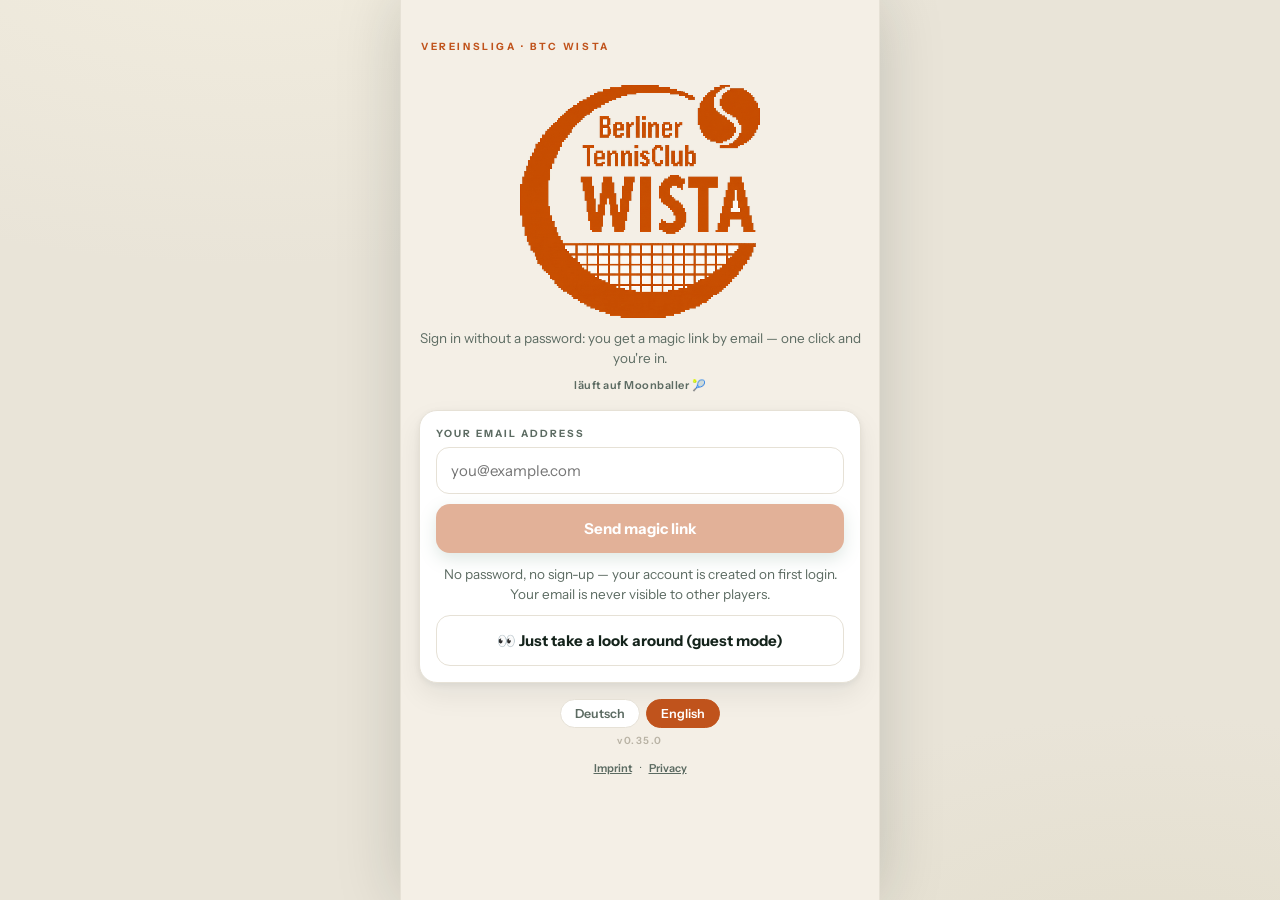
==== wista/index.html @ df068ae5 "WISTA-Deployment e937390" ====
<!doctype html>
<html lang="de">
  <head>
    <meta charset="UTF-8" />
    <meta name="viewport" content="width=device-width, initial-scale=1.0, viewport-fit=cover" />
    <meta name="theme-color" content="#1E5C3C" />
    <link rel="icon" href="/wista/icon-192.png" type="image/png" />
    <link rel="manifest" href="/wista/manifest.webmanifest" />
    <link rel="apple-touch-icon" href="/wista/apple-touch-icon.png" />
    <meta name="mobile-web-app-capable" content="yes" />
    <meta name="apple-mobile-web-app-status-bar-style" content="default" />
    <meta name="apple-mobile-web-app-title" content="Moonballer" />
    <title>Moonballer — Tennis-Liga Berlin</title>
    <script type="module" crossorigin src="/wista/assets/index-5ENK25IP.js"></script>
    <link rel="stylesheet" crossorigin href="/wista/assets/index-ChZCY6UW.css">
  </head>
  <body>
    <div id="root"></div>
  </body>
</html>
---- wista/assets/index-ChZCY6UW.css ----
@font-face{font-family:Bricolage Grotesque;font-style:normal;font-display:swap;font-weight:400;src:url(/wista/assets/bricolage-grotesque-vietnamese-400-normal-B7Iv8-Rg.woff2)format("woff2"),url(/wista/assets/bricolage-grotesque-vietnamese-400-normal-Sle7MYWg.woff)format("woff");unicode-range:U+102-103,U+110-111,U+128-129,U+168-169,U+1A0-1A1,U+1AF-1B0,U+300-301,U+303-304,U+308-309,U+323,U+329,U+1EA0-1EF9,U+20AB}@font-face{font-family:Bricolage Grotesque;font-style:normal;font-display:swap;font-weight:400;src:url(/wista/assets/bricolage-grotesque-latin-ext-400-normal-D42HmrHD.woff2)format("woff2"),url(/wista/assets/bricolage-grotesque-latin-ext-400-normal-BH175q6o.woff)format("woff");unicode-range:U+100-2BA,U+2BD-2C5,U+2C7-2CC,U+2CE-2D7,U+2DD-2FF,U+304,U+308,U+329,U+1D00-1DBF,U+1E00-1E9F,U+1EF2-1EFF,U+2020,U+20A0-20AB,U+20AD-20C0,U+2113,U+2C60-2C7F,U+A720-A7FF}@font-face{font-family:Bricolage Grotesque;font-style:normal;font-display:swap;font-weight:400;src:url(/wista/assets/bricolage-grotesque-latin-400-normal-A6LyuA6R.woff2)format("woff2"),url(/wista/assets/bricolage-grotesque-latin-400-normal-D89K-qEP.woff)format("woff");unicode-range:U+??,U+131,U+152-153,U+2BB-2BC,U+2C6,U+2DA,U+2DC,U+304,U+308,U+329,U+2000-206F,U+20AC,U+2122,U+2191,U+2193,U+2212,U+2215,U+FEFF,U+FFFD}@font-face{font-family:Bricolage Grotesque;font-style:normal;font-display:swap;font-weight:600;src:url(/wista/assets/bricolage-grotesque-vietnamese-600-normal-Ipewt4hn.woff2)format("woff2"),url(/wista/assets/bricolage-grotesque-vietnamese-600-normal-BppAn7jL.woff)format("woff");unicode-range:U+102-103,U+110-111,U+128-129,U+168-169,U+1A0-1A1,U+1AF-1B0,U+300-301,U+303-304,U+308-309,U+323,U+329,U+1EA0-1EF9,U+20AB}@font-face{font-family:Bricolage Grotesque;font-style:normal;font-display:swap;font-weight:600;src:url(/wista/assets/bricolage-grotesque-latin-ext-600-normal-CN5JKkBm.woff2)format("woff2"),url(/wista/assets/bricolage-grotesque-latin-ext-600-normal-DF26P3Q7.woff)format("woff");unicode-range:U+100-2BA,U+2BD-2C5,U+2C7-2CC,U+2CE-2D7,U+2DD-2FF,U+304,U+308,U+329,U+1D00-1DBF,U+1E00-1E9F,U+1EF2-1EFF,U+2020,U+20A0-20AB,U+20AD-20C0,U+2113,U+2C60-2C7F,U+A720-A7FF}@font-face{font-family:Bricolage Grotesque;font-style:normal;font-display:swap;font-weight:600;src:url(/wista/assets/bricolage-grotesque-latin-600-normal-nxTgbNFE.woff2)format("woff2"),url(/wista/assets/bricolage-grotesque-latin-600-normal-Bw0J83-2.woff)format("woff");unicode-range:U+??,U+131,U+152-153,U+2BB-2BC,U+2C6,U+2DA,U+2DC,U+304,U+308,U+329,U+2000-206F,U+20AC,U+2122,U+2191,U+2193,U+2212,U+2215,U+FEFF,U+FFFD}@font-face{font-family:Bricolage Grotesque;font-style:normal;font-display:swap;font-weight:700;src:url(/wista/assets/bricolage-grotesque-vietnamese-700-normal-BLYPkJbo.woff2)format("woff2"),url(/wista/assets/bricolage-grotesque-vietnamese-700-normal-CHrFuVHU.woff)format("woff");unicode-range:U+102-103,U+110-111,U+128-129,U+168-169,U+1A0-1A1,U+1AF-1B0,U+300-301,U+303-304,U+308-309,U+323,U+329,U+1EA0-1EF9,U+20AB}@font-face{font-family:Bricolage Grotesque;font-style:normal;font-display:swap;font-weight:700;src:url(/wista/assets/bricolage-grotesque-latin-ext-700-normal-fBkt-7fi.woff2)format("woff2"),url(/wista/assets/bricolage-grotesque-latin-ext-700-normal-BXpPFNFj.woff)format("woff");unicode-range:U+100-2BA,U+2BD-2C5,U+2C7-2CC,U+2CE-2D7,U+2DD-2FF,U+304,U+308,U+329,U+1D00-1DBF,U+1E00-1E9F,U+1EF2-1EFF,U+2020,U+20A0-20AB,U+20AD-20C0,U+2113,U+2C60-2C7F,U+A720-A7FF}@font-face{font-family:Bricolage Grotesque;font-style:normal;font-display:swap;font-weight:700;src:url(/wista/assets/bricolage-grotesque-latin-700-normal-gtcctNPv.woff2)format("woff2"),url(/wista/assets/bricolage-grotesque-latin-700-normal-DvJDmrLu.woff)format("woff");unicode-range:U+??,U+131,U+152-153,U+2BB-2BC,U+2C6,U+2DA,U+2DC,U+304,U+308,U+329,U+2000-206F,U+20AC,U+2122,U+2191,U+2193,U+2212,U+2215,U+FEFF,U+FFFD}@font-face{font-family:Bricolage Grotesque;font-style:normal;font-display:swap;font-weight:800;src:url(/wista/assets/bricolage-grotesque-vietnamese-800-normal-RJtJa6zl.woff2)format("woff2"),url(/wista/assets/bricolage-grotesque-vietnamese-800-normal-DJ4hCX8l.woff)format("woff");unicode-range:U+102-103,U+110-111,U+128-129,U+168-169,U+1A0-1A1,U+1AF-1B0,U+300-301,U+303-304,U+308-309,U+323,U+329,U+1EA0-1EF9,U+20AB}@font-face{font-family:Bricolage Grotesque;font-style:normal;font-display:swap;font-weight:800;src:url(/wista/assets/bricolage-grotesque-latin-ext-800-normal-BimIDUhy.woff2)format("woff2"),url(/wista/assets/bricolage-grotesque-latin-ext-800-normal-CkoBqIJM.woff)format("woff");unicode-range:U+100-2BA,U+2BD-2C5,U+2C7-2CC,U+2CE-2D7,U+2DD-2FF,U+304,U+308,U+329,U+1D00-1DBF,U+1E00-1E9F,U+1EF2-1EFF,U+2020,U+20A0-20AB,U+20AD-20C0,U+2113,U+2C60-2C7F,U+A720-A7FF}@font-face{font-family:Bricolage Grotesque;font-style:normal;font-display:swap;font-weight:800;src:url(/wista/assets/bricolage-grotesque-latin-800-normal-J50vIsBe.woff2)format("woff2"),url(/wista/assets/bricolage-grotesque-latin-800-normal-Br4b-5gk.woff)format("woff");unicode-range:U+??,U+131,U+152-153,U+2BB-2BC,U+2C6,U+2DA,U+2DC,U+304,U+308,U+329,U+2000-206F,U+20AC,U+2122,U+2191,U+2193,U+2212,U+2215,U+FEFF,U+FFFD}@font-face{font-family:Instrument Sans;font-style:normal;font-display:swap;font-weight:400;src:url(/wista/assets/instrument-sans-latin-ext-400-normal-Q_nF8v4l.woff2)format("woff2"),url(/wista/assets/instrument-sans-latin-ext-400-normal-r32jotim.woff)format("woff");unicode-range:U+100-2BA,U+2BD-2C5,U+2C7-2CC,U+2CE-2D7,U+2DD-2FF,U+304,U+308,U+329,U+1D00-1DBF,U+1E00-1E9F,U+1EF2-1EFF,U+2020,U+20A0-20AB,U+20AD-20C0,U+2113,U+2C60-2C7F,U+A720-A7FF}@font-face{font-family:Instrument Sans;font-style:normal;font-display:swap;font-weight:400;src:url(/wista/assets/instrument-sans-latin-400-normal-DRC__1Mx.woff2)format("woff2"),url(/wista/assets/instrument-sans-latin-400-normal-D1W7dsQl.woff)format("woff");unicode-range:U+??,U+131,U+152-153,U+2BB-2BC,U+2C6,U+2DA,U+2DC,U+304,U+308,U+329,U+2000-206F,U+20AC,U+2122,U+2191,U+2193,U+2212,U+2215,U+FEFF,U+FFFD}@font-face{font-family:Instrument Sans;font-style:normal;font-display:swap;font-weight:500;src:url(/wista/assets/instrument-sans-latin-ext-500-normal-CTEe1bJa.woff2)format("woff2"),url(/wista/assets/instrument-sans-latin-ext-500-normal-CAxz3nsc.woff)format("woff");unicode-range:U+100-2BA,U+2BD-2C5,U+2C7-2CC,U+2CE-2D7,U+2DD-2FF,U+304,U+308,U+329,U+1D00-1DBF,U+1E00-1E9F,U+1EF2-1EFF,U+2020,U+20A0-20AB,U+20AD-20C0,U+2113,U+2C60-2C7F,U+A720-A7FF}@font-face{font-family:Instrument Sans;font-style:normal;font-display:swap;font-weight:500;src:url(/wista/assets/instrument-sans-latin-500-normal-Dk9ku72i.woff2)format("woff2"),url(/wista/assets/instrument-sans-latin-500-normal-Z6ESRlEs.woff)format("woff");unicode-range:U+??,U+131,U+152-153,U+2BB-2BC,U+2C6,U+2DA,U+2DC,U+304,U+308,U+329,U+2000-206F,U+20AC,U+2122,U+2191,U+2193,U+2212,U+2215,U+FEFF,U+FFFD}@font-face{font-family:Instrument Sans;font-style:italic;font-display:swap;font-weight:500;src:url(/wista/assets/instrument-sans-latin-ext-500-italic-CYmgUtJz.woff2)format("woff2"),url(/wista/assets/instrument-sans-latin-ext-500-italic-BJlniOy5.woff)format("woff");unicode-range:U+100-2BA,U+2BD-2C5,U+2C7-2CC,U+2CE-2D7,U+2DD-2FF,U+304,U+308,U+329,U+1D00-1DBF,U+1E00-1E9F,U+1EF2-1EFF,U+2020,U+20A0-20AB,U+20AD-20C0,U+2113,U+2C60-2C7F,U+A720-A7FF}@font-face{font-family:Instrument Sans;font-style:italic;font-display:swap;font-weight:500;src:url(/wista/assets/instrument-sans-latin-500-italic-dJ09OWzu.woff2)format("woff2"),url(/wista/assets/instrument-sans-latin-500-italic-AA1cAicB.woff)format("woff");unicode-range:U+??,U+131,U+152-153,U+2BB-2BC,U+2C6,U+2DA,U+2DC,U+304,U+308,U+329,U+2000-206F,U+20AC,U+2122,U+2191,U+2193,U+2212,U+2215,U+FEFF,U+FFFD}@font-face{font-family:Instrument Sans;font-style:normal;font-display:swap;font-weight:600;src:url(/wista/assets/instrument-sans-latin-ext-600-normal-BsaQcF38.woff2)format("woff2"),url(/wista/assets/instrument-sans-latin-ext-600-normal-DMks36a2.woff)format("woff");unicode-range:U+100-2BA,U+2BD-2C5,U+2C7-2CC,U+2CE-2D7,U+2DD-2FF,U+304,U+308,U+329,U+1D00-1DBF,U+1E00-1E9F,U+1EF2-1EFF,U+2020,U+20A0-20AB,U+20AD-20C0,U+2113,U+2C60-2C7F,U+A720-A7FF}@font-face{font-family:Instrument Sans;font-style:normal;font-display:swap;font-weight:600;src:url(/wista/assets/instrument-sans-latin-600-normal-B7fBEWYG.woff2)format("woff2"),url(/wista/assets/instrument-sans-latin-600-normal-B9e8oLYv.woff)format("woff");unicode-range:U+??,U+131,U+152-153,U+2BB-2BC,U+2C6,U+2DA,U+2DC,U+304,U+308,U+329,U+2000-206F,U+20AC,U+2122,U+2191,U+2193,U+2212,U+2215,U+FEFF,U+FFFD}@font-face{font-family:Instrument Sans;font-style:normal;font-display:swap;font-weight:700;src:url(/wista/assets/instrument-sans-latin-ext-700-normal-ClYbKGw-.woff2)format("woff2"),url(/wista/assets/instrument-sans-latin-ext-700-normal-BQc-7cTM.woff)format("woff");unicode-range:U+100-2BA,U+2BD-2C5,U+2C7-2CC,U+2CE-2D7,U+2DD-2FF,U+304,U+308,U+329,U+1D00-1DBF,U+1E00-1E9F,U+1EF2-1EFF,U+2020,U+20A0-20AB,U+20AD-20C0,U+2113,U+2C60-2C7F,U+A720-A7FF}@font-face{font-family:Instrument Sans;font-style:normal;font-display:swap;font-weight:700;src:url(/wista/assets/instrument-sans-latin-700-normal-CYfAanHo.woff2)format("woff2"),url(/wista/assets/instrument-sans-latin-700-normal-DfAjL1vF.woff)format("woff");unicode-range:U+??,U+131,U+152-153,U+2BB-2BC,U+2C6,U+2DA,U+2DC,U+304,U+308,U+329,U+2000-206F,U+20AC,U+2122,U+2191,U+2193,U+2212,U+2215,U+FEFF,U+FFFD}:root{--court:#1e5c3c;--court-deep:#14432b;--clay:#d9531e;--clay-soft:#f8e3d7;--lime:#cde84a;--paper:#faf7f1;--card:#fff;--ink:#14231b;--ink-soft:#5c6b62;--line:#e6e1d6;--gold:#d9a62e;--silver:#8e9aa6;--bronze:#b0713b;--win:#1e7b4e;--loss:#c24328;--r:18px;--shadow:0 2px 6px #14231b0f, 0 12px 28px #14231b12;--font-display:"Bricolage Grotesque", sans-serif;--font-body:"Instrument Sans", sans-serif}:root.wista{--court:#c0531c;--court-deep:#8f3c12;--clay:#c0531c;--clay-soft:#f7e4d6;--lime:#e8a15c;--paper:#f4efe6;--win:#b5551f}*{box-sizing:border-box;-webkit-tap-highlight-color:transparent;margin:0;padding:0}html,body,#root{height:100%}body{font-family:var(--font-body);color:var(--ink);background:#e9e4d8}.shell{width:100%;max-width:480px;height:100%;padding-top:env(safe-area-inset-top,0px);background:var(--paper);flex-direction:column;margin:0 auto;display:flex;position:relative;overflow:hidden}@media (width>=520px){body{background:radial-gradient(1200px 600px at 20% -10%,#f2eddf 0%,#0000 60%),radial-gradient(900px 500px at 90% 110%,#e3decd 0%,#0000 55%),#e9e4d8}.shell{border-left:1px solid var(--line);border-right:1px solid var(--line);height:100%;box-shadow:0 0 60px #14231b2e}}.view{scrollbar-width:none;flex:1;padding:0 18px 110px;overflow:hidden auto}.view::-webkit-scrollbar{display:none}.screen{animation:.35s cubic-bezier(.2,.7,.2,1) screenIn}@keyframes screenIn{0%{opacity:0;transform:translateY(14px)}to{opacity:1;transform:none}}.eyebrow{letter-spacing:2.6px;text-transform:uppercase;color:var(--clay);margin-bottom:6px;font-size:10px;font-weight:700}h1.screen-title{font-family:var(--font-display);letter-spacing:-.5px;text-transform:uppercase;font-size:30px;font-style:italic;font-weight:800;line-height:1.02}.screen-head{padding:26px 2px 18px}.sub{color:var(--ink-soft);margin-top:6px;font-size:13.5px;line-height:1.45}.card{background:var(--card);border:1px solid var(--line);border-radius:var(--r);box-shadow:var(--shadow);margin-bottom:14px;padding:16px}.invite-card{background:linear-gradient(0deg,var(--clay-soft),#fffdfa);border-color:#f0cdb6}.season-banner{border-left:3px solid var(--court);background:linear-gradient(90deg,#eaf3ec,#fffdfa)}.char-cell{position:relative}.char-cell.bronze{border-bottom:2px solid var(--bronze)}.char-cell.silber{border-bottom:2px solid var(--silver)}.char-cell.gold{border-bottom:2px solid var(--gold)}.char-cell.creator{border-bottom:2px solid var(--clay);box-shadow:0 0 0 1.5px var(--clay) inset}.char-cell.locked img{filter:grayscale()brightness(.65);opacity:.45}.char-cell.locked{cursor:not-allowed}.cell-lock{filter:drop-shadow(0 1px 1px #0006);font-size:12px;position:absolute;top:3px;right:4px}.btn-danger-link{width:100%;font-family:var(--font-body);color:var(--loss);opacity:.75;cursor:pointer;text-align:center;background:0 0;border:none;margin-top:14px;padding:8px;font-size:12px;font-weight:600;transition:opacity .2s;display:block}.btn-danger-link:hover{opacity:1;text-decoration:underline}.notify-toggle{border-bottom:1px solid var(--line);cursor:pointer;justify-content:space-between;align-items:center;gap:14px;margin-bottom:6px;padding:12px 0;display:flex}.notify-toggle>span:first-child{flex-direction:column;gap:3px;display:flex}.notify-toggle b{font-size:13.5px;font-weight:700}.notify-toggle input{width:20px;height:20px;accent-color:var(--court);cursor:pointer;flex:none}.streak-pill{background:var(--clay-soft);color:var(--clay);border:1px solid #f0cdb6;margin-top:8px;font-weight:700}.h2h-score{justify-content:center;align-items:center;gap:20px;padding:6px 0 14px;display:flex}.h2h-side{flex-direction:column;align-items:center;gap:2px;min-width:64px;display:flex}.h2h-side b{font-family:var(--font-display);color:var(--ink-soft);font-size:34px;font-weight:800;line-height:1}.h2h-side.lead b{color:var(--court)}.h2h-side span{color:var(--ink-soft);font-size:12px}.h2h-colon{font-family:var(--font-display);color:var(--line);font-size:26px;font-weight:800}.card-label{letter-spacing:2px;text-transform:uppercase;color:var(--ink-soft);margin-bottom:10px;font-size:10px;font-weight:700}.hero{color:#fff6ee;box-shadow:var(--shadow);background:linear-gradient(150deg,#e07a31 0%,#c75e22 90%);border-radius:22px;margin-bottom:14px;padding:20px 18px 18px;position:relative;overflow:hidden}.hero>*{z-index:1;position:relative}.hero:before{content:"";pointer-events:none;opacity:.8;background:url("data:image/svg+xml,%3Csvg xmlns='http://www.w3.org/2000/svg' viewBox='0 0 440 240' preserveAspectRatio='xMidYMid slice'%3E%3Cg transform='rotate(-24 220 120)' stroke='%23ffffff' stroke-width='6' fill='none'%3E%3Cline x1='-300' y1='10' x2='740' y2='10'/%3E%3Cline x1='-300' y1='206' x2='740' y2='206'/%3E%3Cline x1='-24' y1='-300' x2='-24' y2='540'/%3E%3Cline x1='8' y1='-300' x2='8' y2='540'/%3E%3Cline x1='300' y1='206' x2='300' y2='180'/%3E%3C/g%3E%3C/svg%3E") 50%/cover no-repeat;position:absolute;inset:0}.hero:after{content:"";opacity:.12;pointer-events:none;mix-blend-mode:overlay;background-image:url("data:image/svg+xml,%3Csvg xmlns='http://www.w3.org/2000/svg' width='120' height='120'%3E%3Cfilter id='n'%3E%3CfeTurbulence baseFrequency='.9' numOctaves='2'/%3E%3C/filter%3E%3Crect width='120' height='120' filter='url(%23n)'/%3E%3C/svg%3E");position:absolute;inset:0}.hero .greet{opacity:.85;justify-content:space-between;align-items:center;gap:8px;font-size:13px;display:flex}.hero-click{cursor:pointer;transition:transform .15s}.hero-click:active{transform:scale(.99)}.hero-cta{letter-spacing:.5px;opacity:.9;background:#fff2;border:1px solid #fff3;border-radius:99px;flex:none;padding:4px 10px;font-size:11px;font-weight:700}.hero .rank-row{z-index:1;align-items:center;gap:14px;margin-top:12px;display:flex;position:relative}.hero .points{font-family:var(--font-display);letter-spacing:-1px;font-size:44px;font-weight:800;line-height:1}.hero .points small{letter-spacing:.5px;opacity:.8;font-size:13px;font-style:normal;font-weight:600}.hero .delta{color:var(--lime);margin-top:6px;font-size:13px;font-weight:700}.progress-wrap{z-index:1;margin-top:16px;position:relative}.progress-meta{opacity:.85;letter-spacing:.4px;justify-content:space-between;margin-bottom:6px;font-size:11px;font-weight:600;display:flex}.progress{background:#ffffff2b;border-radius:99px;height:8px;overflow:hidden}.progress i{background:linear-gradient(90deg,var(--lime),#eaf77f);border-radius:99px;height:100%;transition:width 1s cubic-bezier(.2,.7,.2,1) .15s;display:block}.medal{--c1:#c9cdd4;--c2:#7e8893;background:radial-gradient(circle at 32% 28%,var(--c1),var(--c2) 78%);width:54px;height:54px;font-family:var(--font-display);color:#fff;text-shadow:0 1px 2px #00000059;border-radius:50%;flex:none;justify-content:center;align-items:center;font-size:19px;font-weight:800;display:flex;position:relative;box-shadow:inset 0 2px 4px #ffffff80,inset 0 -3px 6px #00000030,0 3px 8px #14231b40}.medal:after{content:"";border:1.5px dashed #ffffff59;border-radius:50%;position:absolute;inset:4px}.medal.gold{--c1:#f2ce6b;--c2:#b27e17}.medal.silver{--c1:#d7dee6;--c2:#7c8895}.medal.newcomer{--c1:#9fd98a;--c2:#3e7c4a}.medal.sm{width:38px;height:38px;font-size:13px}.medal.lg{width:84px;height:84px;font-size:30px}.tier-chip{letter-spacing:1.6px;text-transform:uppercase;border-radius:99px;align-items:center;gap:6px;padding:5px 12px;font-size:11px;font-weight:700;display:inline-flex}.tier-chip.silver{color:#5a6774;background:#edf1f5;border:1px solid #d4dce4}.tier-chip.gold{color:#8f6410;background:#fbf0d3;border:1px solid #ebd79b}.tier-chip.newcomer{color:#3e6b34;background:#e9f5e3;border:1px solid #c9e4be}.match-next{align-items:center;gap:14px;display:flex}.date-block{text-align:center;background:var(--clay-soft);width:58px;color:var(--clay);border:1px solid #f0cdb6;border-radius:14px;flex:none;padding:8px 4px}.date-block b{font-family:var(--font-display);font-size:22px;font-weight:800;line-height:1;display:block}.date-block span{letter-spacing:1.5px;text-transform:uppercase;font-size:10px;font-weight:700}.match-next .info{flex:1;min-width:0}.match-next .vs{font-size:15px;font-weight:700}.meta{color:var(--ink-soft);margin-top:3px;font-size:12.5px;line-height:1.45}.pill{background:var(--paper);border:1px solid var(--line);color:var(--ink-soft);border-radius:99px;margin-top:7px;padding:3px 9px;font-size:11px;font-weight:600;display:inline-block}.req{border-top:1px solid var(--line);align-items:center;gap:12px;padding:12px 0;display:flex}.req:first-of-type{border-top:none;padding-top:2px}.avatar{color:#fff;letter-spacing:.5px;border-radius:50%;flex:none;justify-content:center;align-items:center;width:42px;height:42px;font-size:14px;font-weight:700;display:flex}.req .who{flex:1;min-width:0}.req .who b{font-size:14px}.req-actions{gap:8px;display:flex}.btn-ico{cursor:pointer;border:none;border-radius:50%;justify-content:center;align-items:center;width:36px;height:36px;font-size:15px;transition:transform .15s;display:flex}.btn-ico:active{transform:scale(.88)}.btn-ico.yes{background:var(--court);color:#fff}.btn-ico.no{background:var(--paper);border:1.5px solid var(--line);color:var(--ink-soft)}.feed-item{border-top:1px solid var(--line);gap:11px;padding:11px 0;font-size:13.5px;line-height:1.45;display:flex}.feed-item:first-of-type{border-top:none;padding-top:2px}.feed-item .ico{background:var(--paper);border:1px solid var(--line);border-radius:10px;flex:none;justify-content:center;align-items:center;width:30px;height:30px;font-size:14px;display:flex}.feed-item time{color:var(--ink-soft);margin-top:2px;font-size:11px;display:block}.feed-click{cursor:pointer}.feed-detail{background:var(--paper);border:1px solid var(--line);border-radius:12px;margin-top:8px;padding:10px 12px}.feed-detail .score-line{font-family:var(--font-display);letter-spacing:.5px;font-size:16px;font-weight:800}.feed-detail .delta-line{font-family:var(--font-body);color:var(--ink-soft);letter-spacing:0;font-size:12px;font-weight:600}.rank-click{cursor:pointer;transition:transform .1s}.rank-click:active{transform:scale(.985)}.btn{cursor:pointer;width:100%;font-family:var(--font-body);border:none;border-radius:14px;justify-content:center;align-items:center;gap:8px;padding:15px;font-size:15px;font-weight:700;transition:transform .15s,box-shadow .15s,opacity .2s;display:flex}.btn:active{transform:scale(.97)}.btn:disabled{opacity:.45;cursor:not-allowed}.btn-primary{background:var(--clay);color:#fff;box-shadow:0 6px 16px #d9531e59}.btn-ghost{border:1.5px solid var(--line);color:var(--ink);background:0 0}.btn-court{background:var(--court);color:#fff;box-shadow:0 6px 16px #1e5c3c4d}.btn-sm{border-radius:11px;width:auto;padding:9px 16px;font-size:13px}.seg{background:#efebe0;border-radius:13px;margin-bottom:14px;padding:4px;display:flex}.seg button{cursor:pointer;font-family:var(--font-body);color:var(--ink-soft);background:0 0;border:none;border-radius:10px;flex:1;padding:9px;font-size:13px;font-weight:700;transition:all .2s}.seg button.on{color:var(--ink);background:#fff;box-shadow:0 2px 6px #14231b1f}.search-field{align-items:center;margin-bottom:10px;display:flex;position:relative}.search-field .search-ico{opacity:.45;pointer-events:none;font-size:13px;position:absolute;left:13px}.search-field input{border:1.5px solid var(--line);width:100%;font-family:var(--font-body);color:var(--ink);background:#fff;border-radius:99px;outline:none;padding:11px 38px 11px 36px;font-size:14px;transition:border-color .2s}.search-field input:focus{border-color:var(--court)}.search-field .search-clear{width:24px;height:24px;color:var(--ink-soft);cursor:pointer;background:#efebe0;border:none;border-radius:50%;justify-content:center;align-items:center;font-size:11px;display:flex;position:absolute;right:8px}.chips{scrollbar-width:none;gap:8px;padding:2px 2px 12px;display:flex;overflow-x:auto}.chips::-webkit-scrollbar{display:none}.chips.wrap{flex-wrap:wrap;overflow:visible}.chip{border:1.5px solid var(--line);font-family:var(--font-body);color:var(--ink-soft);cursor:pointer;background:#fff;border-radius:99px;flex:none;padding:8px 14px;font-size:12.5px;font-weight:600;transition:all .2s}.chip.on{background:var(--ink);border-color:var(--ink);color:#fff}.chip-dot{background:var(--clay);vertical-align:1px;border-radius:50%;width:7px;height:7px;margin-left:6px;display:inline-block}.potm-card{border-left:3px solid var(--clay)}.admin-card{border-left:3px solid var(--court)}.admin-grid{grid-template-columns:repeat(3,minmax(0,1fr));gap:10px 8px;display:grid}.admin-grid>div{text-align:center;border:1px solid var(--line);background:#f7f5ee;border-radius:12px;padding:9px 4px}.admin-grid b{font-family:var(--font-display);font-size:19px;font-weight:800;line-height:1.1;display:block}.admin-grid span{color:var(--ink-soft);letter-spacing:.3px;margin-top:2px;font-size:9.5px;display:block}.playweek-card .feed-item{align-items:center;gap:12px}.playweek-card .feed-item>button{flex:none;margin-left:auto}.playweek-card.on{border-left:3px solid var(--lime,#cde84a);background:#fbfdf2}.ready-pill{color:#5b7a1e;background:#f2f9dda0;border:1px solid #d9eba8;border-radius:99px;margin-top:4px;padding:2px 8px;font-size:10.5px;font-weight:700;display:inline-block}.field{margin-bottom:14px}.field label{letter-spacing:2px;text-transform:uppercase;color:var(--ink-soft);margin-bottom:7px;font-size:10px;font-weight:700;display:block}.field input[type=text],.field input[type=number],.field select{border:1.5px solid var(--line);width:100%;font-family:var(--font-body);color:var(--ink);background:#fff;border-radius:13px;outline:none;padding:13px 14px;font-size:15px;transition:border-color .2s}.field input:focus,.field select:focus{border-color:var(--court)}.tier-head{font-family:var(--font-display);letter-spacing:1px;text-transform:uppercase;align-items:center;gap:10px;margin:18px 2px 10px;font-size:15px;font-style:italic;font-weight:800;display:flex}.tier-head .line{border-radius:2px;flex:1;height:2px}.tier-head.gold{color:#8f6410}.tier-head.gold .line{background:linear-gradient(90deg,var(--gold),transparent)}.tier-head.silver{color:#5a6774}.tier-head.silver .line{background:linear-gradient(90deg,var(--silver),transparent)}.tier-head.newcomer{color:#3e6b34}.tier-head.newcomer .line{background:linear-gradient(90deg,#7cb86a,#0000)}.rank-item{border:1px solid var(--line);background:#fff;border-radius:15px;align-items:center;gap:12px;margin-bottom:8px;padding:11px 13px;display:flex;box-shadow:0 1px 3px #14231b0d}.rank-item .pos{text-align:center;width:26px;font-family:var(--font-display);color:var(--ink-soft);flex:none;justify-content:center;align-items:center;font-size:15px;font-style:italic;font-weight:800;display:flex}.rank-item .who{flex:1;min-width:0}.rank-item .who b{font-size:14px;display:block}.rank-item .who span{color:var(--ink-soft);font-size:11.5px}.rank-item .pts{font-family:var(--font-display);letter-spacing:-.3px;font-size:16px;font-weight:800}.rank-item .trend{text-align:right;width:34px;font-size:11px;font-weight:700}.trend.up{color:var(--win)}.trend.down{color:var(--loss)}.trend.flat{color:var(--ink-soft)}.rank-item.me{border:2px solid var(--clay);background:linear-gradient(#fffdfa,#fdf3ec);box-shadow:0 4px 14px #d9531e2e}.rank-item.me .pos{color:var(--clay)}.player-card{align-items:center;gap:13px;display:flex}.player-card .who{flex:1;min-width:0}.player-card .who b{font-size:15px}.match-quality{text-align:center;background:#edf6ef;border:1px solid #cfe5d5;border-radius:12px;flex:none;padding:6px 10px}.match-quality b{font-family:var(--font-display);color:var(--win);font-size:16px;font-weight:800;display:block}.match-quality span{letter-spacing:1px;text-transform:uppercase;color:#5f8a6e;font-size:9px;font-weight:700}.home-court{color:var(--ink-soft);flex-wrap:wrap;align-items:center;gap:7px;margin-top:6px;font-size:11.5px;font-weight:600;display:flex}.book{letter-spacing:.8px;text-transform:uppercase;white-space:nowrap;border-radius:5px;padding:2.5px 7px;font-size:9px;font-weight:700}.book.yes{color:var(--win);background:#edf6ef;border:1px solid #cfe5d5}.book.no{border:1px solid var(--line);color:var(--ink-soft);background:#f3f1ea}.avail{flex-wrap:wrap;gap:5px;margin-top:7px;display:flex}.avail span{background:var(--paper);border:1px solid var(--line);color:var(--ink-soft);border-radius:6px;padding:3px 8px;font-size:10.5px;font-weight:600}.player-foot{border-top:1px solid var(--line);gap:9px;margin-top:13px;padding-top:13px;display:flex}.slot{border:1.5px solid var(--line);cursor:pointer;background:#fff;border-radius:13px;align-items:center;gap:12px;margin-bottom:9px;padding:12px 14px;transition:all .2s;display:flex}.slot .r{border:2px solid var(--line);border-radius:50%;flex:none;width:20px;height:20px;margin-left:auto;transition:all .2s}.slot.on{border-color:var(--court);background:#f0f6f1}.slot.on .r{border-color:var(--court);background:radial-gradient(circle,var(--court) 45%,transparent 50%)}.slot b{font-size:14px;display:block}.slot span{color:var(--ink-soft);font-size:12px}.chat-list{scrollbar-width:thin;flex-direction:column;max-height:320px;padding:2px 0 6px;display:flex;overflow-y:auto}.chat-input{border-top:1px solid var(--line);gap:8px;padding-top:10px;display:flex}.chat-input input{border:1.5px solid var(--line);min-width:0;font-family:var(--font-body);color:var(--ink);background:#fff;border-radius:12px;outline:none;flex:1;padding:11px 13px;font-size:14px;transition:border-color .2s}.chat-input input:focus{border-color:var(--court)}.custom-when{gap:8px;margin-top:9px;display:flex}.custom-when input,.custom-when select{border:1.5px solid var(--line);min-width:0;font-family:var(--font-body);color:var(--ink);background:#fff;border-radius:10px;outline:none;flex:1;padding:9px 10px;font-size:13.5px;font-weight:600;transition:border-color .2s}.custom-when input:focus,.custom-when select:focus{border-color:var(--court)}.bubble{border-radius:16px;max-width:82%;margin-bottom:8px;padding:10px 13px;font-size:13.5px;line-height:1.45}.bubble.them{background:#efebe0;border-bottom-left-radius:5px}.bubble.me{background:var(--court);color:#fff;border-bottom-right-radius:5px;margin-left:auto}.bubble time{opacity:.6;margin-top:3px;font-size:10px;display:block}.score-grid{grid-template-columns:1fr auto auto auto;align-items:center;gap:8px 10px;margin:6px 0 4px;display:grid}.score-grid .head{letter-spacing:1.5px;text-transform:uppercase;color:var(--ink-soft);text-align:center;font-size:10px;font-weight:700}.score-grid .name{align-items:center;gap:8px;font-size:13.5px;font-weight:700;display:flex}.stepper{border:1.5px solid var(--line);background:#fff;border-radius:11px;align-items:center;display:flex;overflow:hidden}.stepper.invalid{border-color:var(--loss);background:#fbede8}.stepper.invalid output{color:var(--loss)}.stepper button{cursor:pointer;width:26px;height:34px;color:var(--ink-soft);background:0 0;border:none;font-size:15px;font-weight:700}.stepper output{text-align:center;width:24px;font-family:var(--font-display);font-size:16px;font-weight:800}.elo-preview{border:1px solid var(--line);border-radius:14px;margin-top:14px;display:flex;overflow:hidden}.elo-preview>div{text-align:center;flex:1;padding:13px}.elo-preview .win-side{background:#edf6ef}.elo-preview .loss-side{border-left:1px solid var(--line);background:#fbede8}.elo-preview b{font-family:var(--font-display);font-size:22px;font-weight:800;display:block}.elo-preview .win-side b{color:var(--win)}.elo-preview .loss-side b{color:var(--loss)}.elo-preview span{letter-spacing:1.2px;text-transform:uppercase;color:var(--ink-soft);font-size:10px;font-weight:700}.notice{color:#6b5a1e;background:#fbf6e7;border:1px solid #ebdca8;border-radius:13px;align-items:flex-start;gap:10px;margin-top:13px;padding:12px 13px;font-size:12.5px;line-height:1.5;display:flex}.profile-top{text-align:center;flex-direction:column;align-items:center;padding:8px 0 4px;display:flex}.profile-top h2{font-family:var(--font-display);letter-spacing:-.3px;margin-top:12px;font-size:24px;font-weight:800}.stat-row{grid-template-columns:repeat(3,1fr);gap:9px;width:100%;margin:16px 0 0;display:grid}.stat{border:1px solid var(--line);text-align:center;background:#fff;border-radius:14px;padding:12px 6px}.stat b{font-family:var(--font-display);letter-spacing:-.4px;font-size:21px;font-weight:800;display:block}.stat span{letter-spacing:1.4px;text-transform:uppercase;color:var(--ink-soft);font-size:9.5px;font-weight:700}.form-dots{justify-content:center;gap:6px;margin-top:4px;display:flex}.form-dots i{color:#fff;border-radius:9px;justify-content:center;align-items:center;width:26px;height:26px;font-size:11px;font-style:normal;font-weight:800;display:flex}.form-dots i.w{background:var(--win)}.form-dots i.l{color:#8a7a6b;background:#d8c9bc}.hist{border-top:1px solid var(--line);align-items:center;gap:11px;padding:11px 0;font-size:13.5px;display:flex}.hist:first-of-type{border-top:none;padding-top:2px}.hist .res{width:30px;height:30px;font-family:var(--font-display);color:#fff;border-radius:10px;flex:none;justify-content:center;align-items:center;font-size:13px;font-weight:800;display:flex}.hist .res.w{background:var(--win)}.hist .res.l{background:var(--loss)}.hist .who{flex:1;min-width:0}.hist .who span{color:var(--ink-soft);font-size:11.5px;display:block}.hist .pts{font-weight:800;font-family:var(--font-display);font-size:14px}.hist .pts.up{color:var(--win)}.hist .pts.down{color:var(--loss)}nav.tabbar{z-index:20;padding:8px 8px calc(12px + env(safe-area-inset-bottom));border-top:1px solid var(--line);-webkit-backdrop-filter:blur(8px);backdrop-filter:blur(8px);background:linear-gradient(#fffe,#fff 25%);justify-content:space-around;align-items:flex-end;display:flex;position:absolute;bottom:0;left:0;right:0}nav.tabbar button{cursor:pointer;font-family:var(--font-body);color:#9aa69d;letter-spacing:.6px;text-transform:uppercase;background:0 0;border:none;flex-direction:column;flex:1;align-items:center;gap:3px;padding:5px 0;font-size:9.5px;font-weight:700;transition:color .2s;display:flex;position:relative}nav.tabbar button .glyph{filter:grayscale();opacity:.55;font-size:20px;line-height:1;transition:all .2s}nav.tabbar button .tab-badge{background:var(--clay);color:#fff;border:1.5px solid #fff;border-radius:99px;justify-content:center;align-items:center;min-width:16px;height:16px;padding:0 4px;font-size:10px;font-weight:800;line-height:1;display:flex;position:absolute;top:0;left:calc(50% + 6px)}nav.tabbar button.on{color:var(--court)}nav.tabbar button.on .glyph{filter:none;opacity:1;transform:translateY(-2px)}nav.tabbar .fab{cursor:pointer;background:0 0;border:none;border-radius:50%;flex:none;justify-content:center;align-items:center;width:56px;height:56px;margin:0 4px;font-size:23px;transition:transform .15s;display:flex;position:relative;transform:translateY(-14px);box-shadow:0 6px 14px #14231b47}nav.tabbar .fab:active{transform:translateY(-14px)scale(.92)}nav.tabbar .fab .fab-ball{pointer-events:none;width:54px;height:54px;display:block}.toast{z-index:40;background:var(--ink);color:#fff;opacity:0;pointer-events:none;border-radius:14px;align-items:center;gap:10px;padding:13px 16px;font-size:13.5px;font-weight:600;transition:all .3s cubic-bezier(.2,.7,.2,1);display:flex;position:absolute;bottom:104px;left:16px;right:16px;transform:translateY(18px);box-shadow:0 14px 30px #14231b66}.toast.show{opacity:1;transform:none}.toast .tick{color:var(--lime);font-size:16px}.version-tag{text-align:center;letter-spacing:1.5px;color:#b8b2a4;margin-top:6px;font-size:10px;font-weight:600}.legal-links{justify-content:center;align-items:center;gap:8px;margin-top:14px;padding-bottom:4px;display:flex}.legal-links button{font-family:var(--font-body);color:var(--ink-soft);cursor:pointer;background:0 0;border:none;padding:0;font-size:11px;font-weight:600;text-decoration:underline}.legal-links span{color:var(--ink-soft);font-size:11px}.lang-switch{justify-content:center;gap:6px;margin-top:16px;display:flex}.lang-switch button{border:1.5px solid var(--line);cursor:pointer;font-family:var(--font-body);color:var(--ink-soft);background:#fff;border-radius:99px;padding:6px 14px;font-size:12.5px;font-weight:600;transition:all .2s}.lang-switch button.on{background:var(--court);border-color:var(--court);color:#fff}.ob-steps{gap:6px;margin:22px 2px 4px;display:flex}.ob-steps i{background:var(--line);border-radius:99px;flex:1;height:4px;transition:background .3s}.ob-steps i.done{background:var(--court)}.ob-hero{color:#f3f7ee;text-align:center;background:linear-gradient(150deg,var(--court) 0%,var(--court-deep) 90%);box-shadow:var(--shadow);border-radius:22px;margin-bottom:18px;padding:34px 20px}.ob-hero .logo{font-family:var(--font-display);letter-spacing:-.5px;text-transform:uppercase;font-size:34px;font-style:italic;font-weight:800}.ob-hero p{opacity:.85;margin-top:8px;font-size:13.5px;line-height:1.5}.login-lineup{justify-content:center;align-items:flex-end;gap:10px;margin-bottom:6px;display:flex}.login-lineup img{filter:drop-shadow(0 5px 4px #00000047)}.wista-hero{text-align:center;margin:8px 0 18px}.wista-hero .wista-logo{width:min(66%,240px);height:auto;image-rendering:pixelated;margin:0 auto 10px;display:block}.wista-hero .sub{font-size:13.5px;line-height:1.5}.wista-hero .wista-powered{letter-spacing:.5px;color:var(--ink-soft);margin-top:10px;font-size:11px;font-weight:600}.home-club-logo{justify-content:flex-end;margin:4px 0 -6px;display:flex}.home-club-logo img{width:auto;height:52px;image-rendering:pixelated}.level-option{border:1.5px solid var(--line);cursor:pointer;background:#fff;border-radius:13px;align-items:flex-start;gap:12px;margin-bottom:9px;padding:13px 14px;transition:all .2s;display:flex}.level-option.on{border-color:var(--court);background:#f0f6f1}.level-option b{font-size:14px;display:block}.level-option span{color:var(--ink-soft);margin-top:2px;font-size:12px;line-height:1.45;display:block}.level-option .r{border:2px solid var(--line);border-radius:50%;flex:none;width:20px;height:20px;margin-top:2px;margin-left:auto;transition:all .2s}.level-option.on .r{border-color:var(--court);background:radial-gradient(circle,var(--court) 45%,transparent 50%)}.lk-row{align-items:center;gap:14px;display:flex}.lk-row input[type=range]{accent-color:var(--court);flex:1}.lk-value{text-align:center;width:74px;font-family:var(--font-display);background:var(--clay-soft);color:var(--clay);border:1px solid #f0cdb6;border-radius:12px;flex:none;padding:8px 0;font-size:22px;font-weight:800}.start-preview{text-align:center;flex-direction:column;align-items:center;padding:10px 0 4px;display:flex}.start-preview .pts{font-family:var(--font-display);letter-spacing:-1px;margin-top:10px;font-size:40px;font-weight:800}.toggle-row{justify-content:space-between;align-items:center;gap:12px;padding:4px 2px;display:flex}.toggle-row .txt b{font-size:14px;display:block}.toggle-row .txt span{color:var(--ink-soft);font-size:12px}.switch{cursor:pointer;flex:none;width:50px;height:29px;position:relative}.switch input{opacity:0;width:0;height:0}.switch .track{background:#d8d2c4;border-radius:99px;transition:background .2s;position:absolute;inset:0}.switch .track:after{content:"";background:#fff;border-radius:50%;width:23px;height:23px;transition:transform .2s;position:absolute;top:3px;left:3px;box-shadow:0 2px 5px #14231b40}.switch input:checked+.track{background:var(--court)}.switch input:checked+.track:after{transform:translate(21px)}.avatar-stage{flex-direction:column;align-items:center;padding:6px 0 2px;display:flex}.char-hero{align-items:flex-end;gap:18px;display:flex;position:relative}.pixel-img{image-rendering:pixelated;display:block}.char-svg{filter:drop-shadow(0 6px 4px #14231b1f)}.showcase-overlay{filter:drop-shadow(0 2px 3px #14231b40);position:absolute;bottom:-2px;right:-14px}.bio-line{margin-top:6px;font-style:italic}.char-name{font-family:var(--font-display);text-transform:uppercase;letter-spacing:1px;color:var(--court);margin-top:8px;font-size:15px;font-style:italic;font-weight:800}.showcase{background:var(--paper);border:1px solid var(--line);border-radius:14px;flex-direction:column;align-items:center;gap:5px;padding:10px 12px 8px;display:flex}.showcase span{letter-spacing:1px;text-transform:uppercase;color:var(--ink-soft);text-align:center;font-size:9px;font-weight:700}.char-grid{grid-template-columns:repeat(5,1fr);gap:7px;display:grid}.char-cell{border:1.5px solid var(--line);cursor:pointer;background:#fff;border-radius:13px;justify-content:center;align-items:center;padding:8px 2px;transition:all .15s;display:flex}.char-cell.on{border-color:var(--court);background:#f0f6f1;box-shadow:0 3px 10px #1e5c3c2e}.gimmick .gi svg{margin:0 auto;display:block}.xp-bar-row{align-items:center;gap:10px;width:100%;margin-top:12px;display:flex}.xp-bar-row .lvl{font-family:var(--font-display);background:var(--clay-soft);color:var(--clay);border:1px solid #f0cdb6;border-radius:99px;flex:none;padding:4px 11px;font-size:13px;font-style:italic;font-weight:800}.xp-bar-row .bar{background:#efebe0;border-radius:99px;flex:1;height:8px;overflow:hidden}.xp-bar-row .bar i{background:linear-gradient(90deg,var(--clay),#f2a33c);border-radius:99px;height:100%;transition:width .6s cubic-bezier(.2,.7,.2,1);display:block}.xp-bar-row .xp-num{color:var(--ink-soft);flex:none;font-size:11px;font-weight:700}.opt-row{margin-top:12px}.opt-row .opt-label{letter-spacing:2px;text-transform:uppercase;color:var(--ink-soft);margin-bottom:7px;font-size:10px;font-weight:700}.swatches{flex-wrap:wrap;gap:8px;display:flex}.swatch{cursor:pointer;border:2.5px solid #0000;border-radius:50%;width:34px;height:34px;transition:transform .15s,border-color .15s;box-shadow:inset 0 -3px 5px #00000018}.swatch.on{border-color:var(--ink);transform:scale(1.12)}.opt-chip{border:1.5px solid var(--line);cursor:pointer;font-family:var(--font-body);color:var(--ink-soft);background:#fff;border-radius:99px;padding:8px 13px;font-size:12.5px;font-weight:600;transition:all .2s}.opt-chip.on{background:var(--court);border-color:var(--court);color:#fff}.opt-chip.locked{opacity:.45;cursor:not-allowed}.gimmick-grid{grid-template-columns:repeat(3,minmax(0,1fr));gap:9px;display:grid}.gimmick{border:1px solid var(--line);text-align:center;min-width:0;font-family:var(--font-body);color:var(--ink);cursor:pointer;background:#fff;border-radius:14px;padding:12px 6px;transition:transform .12s,border-color .15s}.gimmick:active{transform:scale(.97)}.gimmick .gi{filter:grayscale();opacity:.4;font-size:26px;line-height:1}.gimmick b{overflow-wrap:break-word;margin-top:6px;font-size:11px;display:block}.gimmick span{color:var(--ink-soft);overflow-wrap:break-word;margin-top:2px;font-size:9.5px;line-height:1.35;display:block}.gimmick.unlocked{background:#f4faf5;border-color:#cfe5d5}.gimmick.unlocked .gi{filter:none;opacity:1}.gimmick.sc{border-color:var(--clay);box-shadow:0 0 0 1.5px var(--clay);background:#fdf4ee}.gimmick.sc span{color:var(--clay);font-weight:700}.trophy-head{justify-content:space-between;align-items:center;margin-bottom:12px;display:flex}.trophy-pager{align-items:center;gap:7px;display:flex}.trophy-pager span{color:var(--ink-soft);text-align:center;min-width:24px;font-size:11px;font-weight:700}.trophy-pager button{border:1.5px solid var(--line);width:28px;height:28px;color:var(--court);cursor:pointer;background:#fff;border-radius:9px;justify-content:center;align-items:center;padding:0 0 2px;font-size:16px;font-weight:700;line-height:1;display:flex}.trophy-pager button:disabled{opacity:.35;cursor:default}
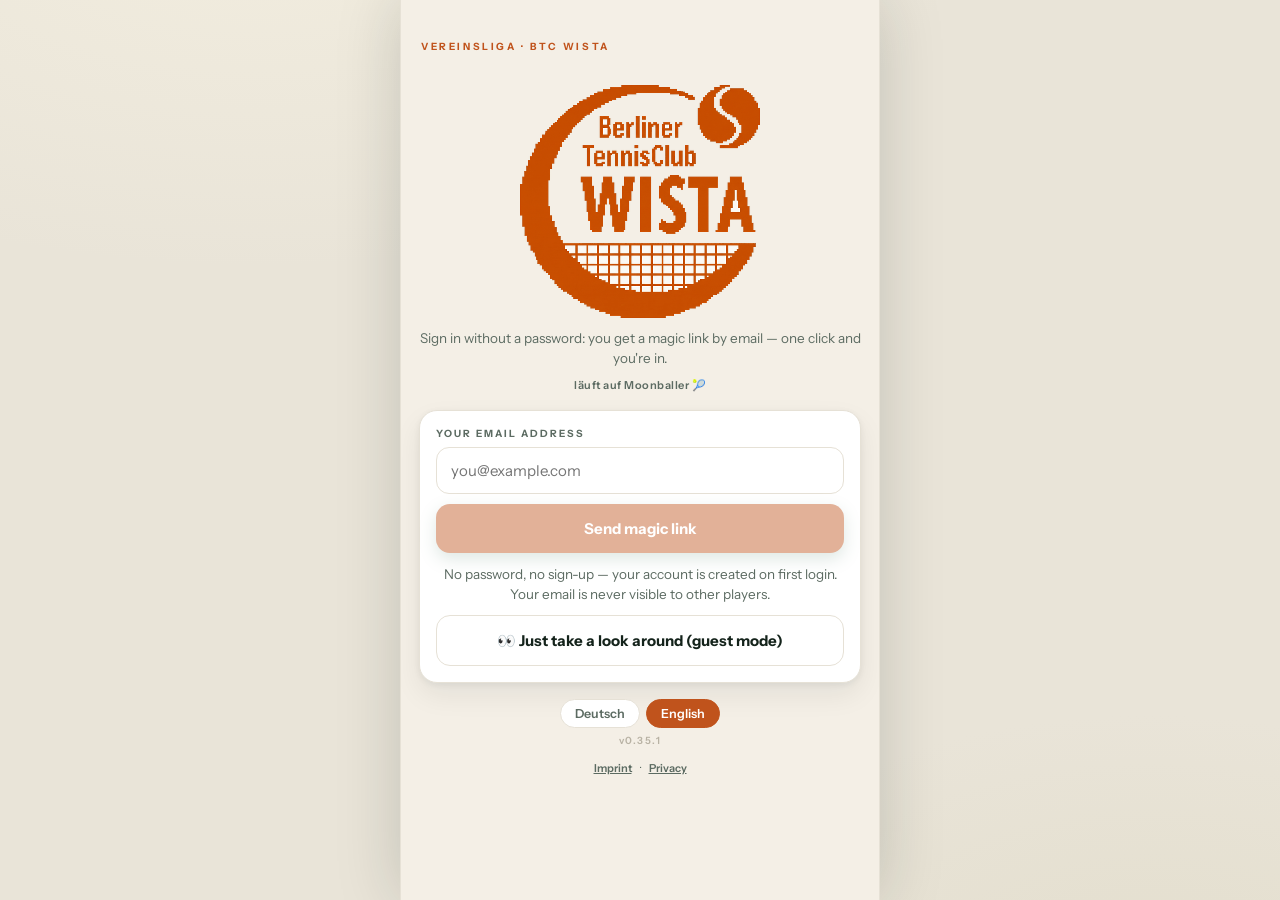
==== commit 6a02a631: "WISTA-Deployment 1323b42" ====
--- a/wista/index.html
+++ b/wista/index.html
@@ -11,7 +11,7 @@
     <meta name="apple-mobile-web-app-status-bar-style" content="default" />
     <meta name="apple-mobile-web-app-title" content="Moonballer" />
     <title>Moonballer — Tennis-Liga Berlin</title>
-    <script type="module" crossorigin src="/wista/assets/index-5ENK25IP.js"></script>
+    <script type="module" crossorigin src="/wista/assets/index-BW9blJ2B.js"></script>
     <link rel="stylesheet" crossorigin href="/wista/assets/index-ChZCY6UW.css">
   </head>
   <body>
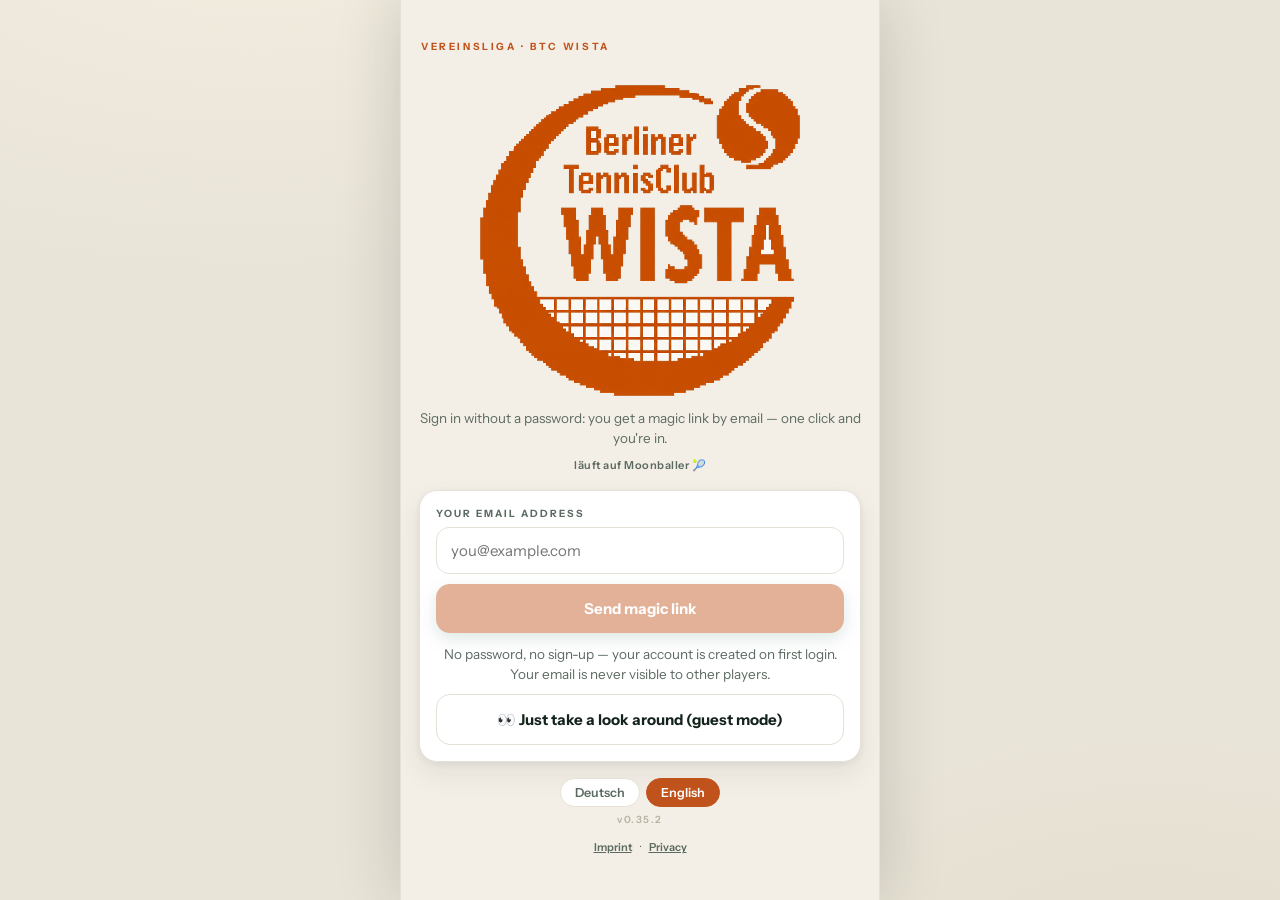
==== commit e710561e: "WISTA-Deployment 4c16665" ====
--- a/wista/index.html
+++ b/wista/index.html
@@ -11,8 +11,8 @@
     <meta name="apple-mobile-web-app-status-bar-style" content="default" />
     <meta name="apple-mobile-web-app-title" content="Moonballer" />
     <title>Moonballer — Tennis-Liga Berlin</title>
-    <script type="module" crossorigin src="/wista/assets/index-BW9blJ2B.js"></script>
-    <link rel="stylesheet" crossorigin href="/wista/assets/index-ChZCY6UW.css">
+    <script type="module" crossorigin src="/wista/assets/index-D5TJUMbA.js"></script>
+    <link rel="stylesheet" crossorigin href="/wista/assets/index-B7g1cZCF.css">
   </head>
   <body>
     <div id="root"></div>
--- a/wista/assets/index-B7g1cZCF.css
+++ b/wista/assets/index-B7g1cZCF.css
@@ -0,0 +1 @@
+@font-face{font-family:Bricolage Grotesque;font-style:normal;font-display:swap;font-weight:400;src:url(/wista/assets/bricolage-grotesque-vietnamese-400-normal-B7Iv8-Rg.woff2)format("woff2"),url(/wista/assets/bricolage-grotesque-vietnamese-400-normal-Sle7MYWg.woff)format("woff");unicode-range:U+102-103,U+110-111,U+128-129,U+168-169,U+1A0-1A1,U+1AF-1B0,U+300-301,U+303-304,U+308-309,U+323,U+329,U+1EA0-1EF9,U+20AB}@font-face{font-family:Bricolage Grotesque;font-style:normal;font-display:swap;font-weight:400;src:url(/wista/assets/bricolage-grotesque-latin-ext-400-normal-D42HmrHD.woff2)format("woff2"),url(/wista/assets/bricolage-grotesque-latin-ext-400-normal-BH175q6o.woff)format("woff");unicode-range:U+100-2BA,U+2BD-2C5,U+2C7-2CC,U+2CE-2D7,U+2DD-2FF,U+304,U+308,U+329,U+1D00-1DBF,U+1E00-1E9F,U+1EF2-1EFF,U+2020,U+20A0-20AB,U+20AD-20C0,U+2113,U+2C60-2C7F,U+A720-A7FF}@font-face{font-family:Bricolage Grotesque;font-style:normal;font-display:swap;font-weight:400;src:url(/wista/assets/bricolage-grotesque-latin-400-normal-A6LyuA6R.woff2)format("woff2"),url(/wista/assets/bricolage-grotesque-latin-400-normal-D89K-qEP.woff)format("woff");unicode-range:U+??,U+131,U+152-153,U+2BB-2BC,U+2C6,U+2DA,U+2DC,U+304,U+308,U+329,U+2000-206F,U+20AC,U+2122,U+2191,U+2193,U+2212,U+2215,U+FEFF,U+FFFD}@font-face{font-family:Bricolage Grotesque;font-style:normal;font-display:swap;font-weight:600;src:url(/wista/assets/bricolage-grotesque-vietnamese-600-normal-Ipewt4hn.woff2)format("woff2"),url(/wista/assets/bricolage-grotesque-vietnamese-600-normal-BppAn7jL.woff)format("woff");unicode-range:U+102-103,U+110-111,U+128-129,U+168-169,U+1A0-1A1,U+1AF-1B0,U+300-301,U+303-304,U+308-309,U+323,U+329,U+1EA0-1EF9,U+20AB}@font-face{font-family:Bricolage Grotesque;font-style:normal;font-display:swap;font-weight:600;src:url(/wista/assets/bricolage-grotesque-latin-ext-600-normal-CN5JKkBm.woff2)format("woff2"),url(/wista/assets/bricolage-grotesque-latin-ext-600-normal-DF26P3Q7.woff)format("woff");unicode-range:U+100-2BA,U+2BD-2C5,U+2C7-2CC,U+2CE-2D7,U+2DD-2FF,U+304,U+308,U+329,U+1D00-1DBF,U+1E00-1E9F,U+1EF2-1EFF,U+2020,U+20A0-20AB,U+20AD-20C0,U+2113,U+2C60-2C7F,U+A720-A7FF}@font-face{font-family:Bricolage Grotesque;font-style:normal;font-display:swap;font-weight:600;src:url(/wista/assets/bricolage-grotesque-latin-600-normal-nxTgbNFE.woff2)format("woff2"),url(/wista/assets/bricolage-grotesque-latin-600-normal-Bw0J83-2.woff)format("woff");unicode-range:U+??,U+131,U+152-153,U+2BB-2BC,U+2C6,U+2DA,U+2DC,U+304,U+308,U+329,U+2000-206F,U+20AC,U+2122,U+2191,U+2193,U+2212,U+2215,U+FEFF,U+FFFD}@font-face{font-family:Bricolage Grotesque;font-style:normal;font-display:swap;font-weight:700;src:url(/wista/assets/bricolage-grotesque-vietnamese-700-normal-BLYPkJbo.woff2)format("woff2"),url(/wista/assets/bricolage-grotesque-vietnamese-700-normal-CHrFuVHU.woff)format("woff");unicode-range:U+102-103,U+110-111,U+128-129,U+168-169,U+1A0-1A1,U+1AF-1B0,U+300-301,U+303-304,U+308-309,U+323,U+329,U+1EA0-1EF9,U+20AB}@font-face{font-family:Bricolage Grotesque;font-style:normal;font-display:swap;font-weight:700;src:url(/wista/assets/bricolage-grotesque-latin-ext-700-normal-fBkt-7fi.woff2)format("woff2"),url(/wista/assets/bricolage-grotesque-latin-ext-700-normal-BXpPFNFj.woff)format("woff");unicode-range:U+100-2BA,U+2BD-2C5,U+2C7-2CC,U+2CE-2D7,U+2DD-2FF,U+304,U+308,U+329,U+1D00-1DBF,U+1E00-1E9F,U+1EF2-1EFF,U+2020,U+20A0-20AB,U+20AD-20C0,U+2113,U+2C60-2C7F,U+A720-A7FF}@font-face{font-family:Bricolage Grotesque;font-style:normal;font-display:swap;font-weight:700;src:url(/wista/assets/bricolage-grotesque-latin-700-normal-gtcctNPv.woff2)format("woff2"),url(/wista/assets/bricolage-grotesque-latin-700-normal-DvJDmrLu.woff)format("woff");unicode-range:U+??,U+131,U+152-153,U+2BB-2BC,U+2C6,U+2DA,U+2DC,U+304,U+308,U+329,U+2000-206F,U+20AC,U+2122,U+2191,U+2193,U+2212,U+2215,U+FEFF,U+FFFD}@font-face{font-family:Bricolage Grotesque;font-style:normal;font-display:swap;font-weight:800;src:url(/wista/assets/bricolage-grotesque-vietnamese-800-normal-RJtJa6zl.woff2)format("woff2"),url(/wista/assets/bricolage-grotesque-vietnamese-800-normal-DJ4hCX8l.woff)format("woff");unicode-range:U+102-103,U+110-111,U+128-129,U+168-169,U+1A0-1A1,U+1AF-1B0,U+300-301,U+303-304,U+308-309,U+323,U+329,U+1EA0-1EF9,U+20AB}@font-face{font-family:Bricolage Grotesque;font-style:normal;font-display:swap;font-weight:800;src:url(/wista/assets/bricolage-grotesque-latin-ext-800-normal-BimIDUhy.woff2)format("woff2"),url(/wista/assets/bricolage-grotesque-latin-ext-800-normal-CkoBqIJM.woff)format("woff");unicode-range:U+100-2BA,U+2BD-2C5,U+2C7-2CC,U+2CE-2D7,U+2DD-2FF,U+304,U+308,U+329,U+1D00-1DBF,U+1E00-1E9F,U+1EF2-1EFF,U+2020,U+20A0-20AB,U+20AD-20C0,U+2113,U+2C60-2C7F,U+A720-A7FF}@font-face{font-family:Bricolage Grotesque;font-style:normal;font-display:swap;font-weight:800;src:url(/wista/assets/bricolage-grotesque-latin-800-normal-J50vIsBe.woff2)format("woff2"),url(/wista/assets/bricolage-grotesque-latin-800-normal-Br4b-5gk.woff)format("woff");unicode-range:U+??,U+131,U+152-153,U+2BB-2BC,U+2C6,U+2DA,U+2DC,U+304,U+308,U+329,U+2000-206F,U+20AC,U+2122,U+2191,U+2193,U+2212,U+2215,U+FEFF,U+FFFD}@font-face{font-family:Instrument Sans;font-style:normal;font-display:swap;font-weight:400;src:url(/wista/assets/instrument-sans-latin-ext-400-normal-Q_nF8v4l.woff2)format("woff2"),url(/wista/assets/instrument-sans-latin-ext-400-normal-r32jotim.woff)format("woff");unicode-range:U+100-2BA,U+2BD-2C5,U+2C7-2CC,U+2CE-2D7,U+2DD-2FF,U+304,U+308,U+329,U+1D00-1DBF,U+1E00-1E9F,U+1EF2-1EFF,U+2020,U+20A0-20AB,U+20AD-20C0,U+2113,U+2C60-2C7F,U+A720-A7FF}@font-face{font-family:Instrument Sans;font-style:normal;font-display:swap;font-weight:400;src:url(/wista/assets/instrument-sans-latin-400-normal-DRC__1Mx.woff2)format("woff2"),url(/wista/assets/instrument-sans-latin-400-normal-D1W7dsQl.woff)format("woff");unicode-range:U+??,U+131,U+152-153,U+2BB-2BC,U+2C6,U+2DA,U+2DC,U+304,U+308,U+329,U+2000-206F,U+20AC,U+2122,U+2191,U+2193,U+2212,U+2215,U+FEFF,U+FFFD}@font-face{font-family:Instrument Sans;font-style:normal;font-display:swap;font-weight:500;src:url(/wista/assets/instrument-sans-latin-ext-500-normal-CTEe1bJa.woff2)format("woff2"),url(/wista/assets/instrument-sans-latin-ext-500-normal-CAxz3nsc.woff)format("woff");unicode-range:U+100-2BA,U+2BD-2C5,U+2C7-2CC,U+2CE-2D7,U+2DD-2FF,U+304,U+308,U+329,U+1D00-1DBF,U+1E00-1E9F,U+1EF2-1EFF,U+2020,U+20A0-20AB,U+20AD-20C0,U+2113,U+2C60-2C7F,U+A720-A7FF}@font-face{font-family:Instrument Sans;font-style:normal;font-display:swap;font-weight:500;src:url(/wista/assets/instrument-sans-latin-500-normal-Dk9ku72i.woff2)format("woff2"),url(/wista/assets/instrument-sans-latin-500-normal-Z6ESRlEs.woff)format("woff");unicode-range:U+??,U+131,U+152-153,U+2BB-2BC,U+2C6,U+2DA,U+2DC,U+304,U+308,U+329,U+2000-206F,U+20AC,U+2122,U+2191,U+2193,U+2212,U+2215,U+FEFF,U+FFFD}@font-face{font-family:Instrument Sans;font-style:italic;font-display:swap;font-weight:500;src:url(/wista/assets/instrument-sans-latin-ext-500-italic-CYmgUtJz.woff2)format("woff2"),url(/wista/assets/instrument-sans-latin-ext-500-italic-BJlniOy5.woff)format("woff");unicode-range:U+100-2BA,U+2BD-2C5,U+2C7-2CC,U+2CE-2D7,U+2DD-2FF,U+304,U+308,U+329,U+1D00-1DBF,U+1E00-1E9F,U+1EF2-1EFF,U+2020,U+20A0-20AB,U+20AD-20C0,U+2113,U+2C60-2C7F,U+A720-A7FF}@font-face{font-family:Instrument Sans;font-style:italic;font-display:swap;font-weight:500;src:url(/wista/assets/instrument-sans-latin-500-italic-dJ09OWzu.woff2)format("woff2"),url(/wista/assets/instrument-sans-latin-500-italic-AA1cAicB.woff)format("woff");unicode-range:U+??,U+131,U+152-153,U+2BB-2BC,U+2C6,U+2DA,U+2DC,U+304,U+308,U+329,U+2000-206F,U+20AC,U+2122,U+2191,U+2193,U+2212,U+2215,U+FEFF,U+FFFD}@font-face{font-family:Instrument Sans;font-style:normal;font-display:swap;font-weight:600;src:url(/wista/assets/instrument-sans-latin-ext-600-normal-BsaQcF38.woff2)format("woff2"),url(/wista/assets/instrument-sans-latin-ext-600-normal-DMks36a2.woff)format("woff");unicode-range:U+100-2BA,U+2BD-2C5,U+2C7-2CC,U+2CE-2D7,U+2DD-2FF,U+304,U+308,U+329,U+1D00-1DBF,U+1E00-1E9F,U+1EF2-1EFF,U+2020,U+20A0-20AB,U+20AD-20C0,U+2113,U+2C60-2C7F,U+A720-A7FF}@font-face{font-family:Instrument Sans;font-style:normal;font-display:swap;font-weight:600;src:url(/wista/assets/instrument-sans-latin-600-normal-B7fBEWYG.woff2)format("woff2"),url(/wista/assets/instrument-sans-latin-600-normal-B9e8oLYv.woff)format("woff");unicode-range:U+??,U+131,U+152-153,U+2BB-2BC,U+2C6,U+2DA,U+2DC,U+304,U+308,U+329,U+2000-206F,U+20AC,U+2122,U+2191,U+2193,U+2212,U+2215,U+FEFF,U+FFFD}@font-face{font-family:Instrument Sans;font-style:normal;font-display:swap;font-weight:700;src:url(/wista/assets/instrument-sans-latin-ext-700-normal-ClYbKGw-.woff2)format("woff2"),url(/wista/assets/instrument-sans-latin-ext-700-normal-BQc-7cTM.woff)format("woff");unicode-range:U+100-2BA,U+2BD-2C5,U+2C7-2CC,U+2CE-2D7,U+2DD-2FF,U+304,U+308,U+329,U+1D00-1DBF,U+1E00-1E9F,U+1EF2-1EFF,U+2020,U+20A0-20AB,U+20AD-20C0,U+2113,U+2C60-2C7F,U+A720-A7FF}@font-face{font-family:Instrument Sans;font-style:normal;font-display:swap;font-weight:700;src:url(/wista/assets/instrument-sans-latin-700-normal-CYfAanHo.woff2)format("woff2"),url(/wista/assets/instrument-sans-latin-700-normal-DfAjL1vF.woff)format("woff");unicode-range:U+??,U+131,U+152-153,U+2BB-2BC,U+2C6,U+2DA,U+2DC,U+304,U+308,U+329,U+2000-206F,U+20AC,U+2122,U+2191,U+2193,U+2212,U+2215,U+FEFF,U+FFFD}:root{--court:#1e5c3c;--court-deep:#14432b;--clay:#d9531e;--clay-soft:#f8e3d7;--lime:#cde84a;--paper:#faf7f1;--card:#fff;--ink:#14231b;--ink-soft:#5c6b62;--line:#e6e1d6;--gold:#d9a62e;--silver:#8e9aa6;--bronze:#b0713b;--win:#1e7b4e;--loss:#c24328;--r:18px;--shadow:0 2px 6px #14231b0f, 0 12px 28px #14231b12;--font-display:"Bricolage Grotesque", sans-serif;--font-body:"Instrument Sans", sans-serif}:root.wista{--court:#c0531c;--court-deep:#8f3c12;--clay:#c0531c;--clay-soft:#f7e4d6;--lime:#e8a15c;--paper:#f4efe6;--win:#b5551f}*{box-sizing:border-box;-webkit-tap-highlight-color:transparent;margin:0;padding:0}html,body,#root{height:100%}body{font-family:var(--font-body);color:var(--ink);background:#e9e4d8}.shell{width:100%;max-width:480px;height:100%;padding-top:env(safe-area-inset-top,0px);background:var(--paper);flex-direction:column;margin:0 auto;display:flex;position:relative;overflow:hidden}@media (width>=520px){body{background:radial-gradient(1200px 600px at 20% -10%,#f2eddf 0%,#0000 60%),radial-gradient(900px 500px at 90% 110%,#e3decd 0%,#0000 55%),#e9e4d8}.shell{border-left:1px solid var(--line);border-right:1px solid var(--line);height:100%;box-shadow:0 0 60px #14231b2e}}.view{scrollbar-width:none;flex:1;padding:0 18px 110px;overflow:hidden auto}.view::-webkit-scrollbar{display:none}.screen{animation:.35s cubic-bezier(.2,.7,.2,1) screenIn}@keyframes screenIn{0%{opacity:0;transform:translateY(14px)}to{opacity:1;transform:none}}.eyebrow{letter-spacing:2.6px;text-transform:uppercase;color:var(--clay);margin-bottom:6px;font-size:10px;font-weight:700}h1.screen-title{font-family:var(--font-display);letter-spacing:-.5px;text-transform:uppercase;font-size:30px;font-style:italic;font-weight:800;line-height:1.02}.screen-head{padding:26px 2px 18px}.sub{color:var(--ink-soft);margin-top:6px;font-size:13.5px;line-height:1.45}.card{background:var(--card);border:1px solid var(--line);border-radius:var(--r);box-shadow:var(--shadow);margin-bottom:14px;padding:16px}.invite-card{background:linear-gradient(0deg,var(--clay-soft),#fffdfa);border-color:#f0cdb6}.season-banner{border-left:3px solid var(--court);background:linear-gradient(90deg,#eaf3ec,#fffdfa)}.char-cell{position:relative}.char-cell.bronze{border-bottom:2px solid var(--bronze)}.char-cell.silber{border-bottom:2px solid var(--silver)}.char-cell.gold{border-bottom:2px solid var(--gold)}.char-cell.creator{border-bottom:2px solid var(--clay);box-shadow:0 0 0 1.5px var(--clay) inset}.char-cell.locked img{filter:grayscale()brightness(.65);opacity:.45}.char-cell.locked{cursor:not-allowed}.cell-lock{filter:drop-shadow(0 1px 1px #0006);font-size:12px;position:absolute;top:3px;right:4px}.btn-danger-link{width:100%;font-family:var(--font-body);color:var(--loss);opacity:.75;cursor:pointer;text-align:center;background:0 0;border:none;margin-top:14px;padding:8px;font-size:12px;font-weight:600;transition:opacity .2s;display:block}.btn-danger-link:hover{opacity:1;text-decoration:underline}.notify-toggle{border-bottom:1px solid var(--line);cursor:pointer;justify-content:space-between;align-items:center;gap:14px;margin-bottom:6px;padding:12px 0;display:flex}.notify-toggle>span:first-child{flex-direction:column;gap:3px;display:flex}.notify-toggle b{font-size:13.5px;font-weight:700}.notify-toggle input{width:20px;height:20px;accent-color:var(--court);cursor:pointer;flex:none}.streak-pill{background:var(--clay-soft);color:var(--clay);border:1px solid #f0cdb6;margin-top:8px;font-weight:700}.h2h-score{justify-content:center;align-items:center;gap:20px;padding:6px 0 14px;display:flex}.h2h-side{flex-direction:column;align-items:center;gap:2px;min-width:64px;display:flex}.h2h-side b{font-family:var(--font-display);color:var(--ink-soft);font-size:34px;font-weight:800;line-height:1}.h2h-side.lead b{color:var(--court)}.h2h-side span{color:var(--ink-soft);font-size:12px}.h2h-colon{font-family:var(--font-display);color:var(--line);font-size:26px;font-weight:800}.card-label{letter-spacing:2px;text-transform:uppercase;color:var(--ink-soft);margin-bottom:10px;font-size:10px;font-weight:700}.hero{color:#fff6ee;box-shadow:var(--shadow);background:linear-gradient(150deg,#e07a31 0%,#c75e22 90%);border-radius:22px;margin-bottom:14px;padding:20px 18px 18px;position:relative;overflow:hidden}.hero>*{z-index:1;position:relative}.hero:before{content:"";pointer-events:none;opacity:.8;background:url("data:image/svg+xml,%3Csvg xmlns='http://www.w3.org/2000/svg' viewBox='0 0 440 240' preserveAspectRatio='xMidYMid slice'%3E%3Cg transform='rotate(-24 220 120)' stroke='%23ffffff' stroke-width='6' fill='none'%3E%3Cline x1='-300' y1='10' x2='740' y2='10'/%3E%3Cline x1='-300' y1='206' x2='740' y2='206'/%3E%3Cline x1='-24' y1='-300' x2='-24' y2='540'/%3E%3Cline x1='8' y1='-300' x2='8' y2='540'/%3E%3Cline x1='300' y1='206' x2='300' y2='180'/%3E%3C/g%3E%3C/svg%3E") 50%/cover no-repeat;position:absolute;inset:0}.hero:after{content:"";opacity:.12;pointer-events:none;mix-blend-mode:overlay;background-image:url("data:image/svg+xml,%3Csvg xmlns='http://www.w3.org/2000/svg' width='120' height='120'%3E%3Cfilter id='n'%3E%3CfeTurbulence baseFrequency='.9' numOctaves='2'/%3E%3C/filter%3E%3Crect width='120' height='120' filter='url(%23n)'/%3E%3C/svg%3E");position:absolute;inset:0}.hero .greet{opacity:.85;justify-content:space-between;align-items:center;gap:8px;font-size:13px;display:flex}.hero-click{cursor:pointer;transition:transform .15s}.hero-click:active{transform:scale(.99)}.hero-cta{letter-spacing:.5px;opacity:.9;background:#fff2;border:1px solid #fff3;border-radius:99px;flex:none;padding:4px 10px;font-size:11px;font-weight:700}.hero .rank-row{z-index:1;align-items:center;gap:14px;margin-top:12px;display:flex;position:relative}.hero .points{font-family:var(--font-display);letter-spacing:-1px;font-size:44px;font-weight:800;line-height:1}.hero .points small{letter-spacing:.5px;opacity:.8;font-size:13px;font-style:normal;font-weight:600}.hero .delta{color:var(--lime);margin-top:6px;font-size:13px;font-weight:700}.progress-wrap{z-index:1;margin-top:16px;position:relative}.progress-meta{opacity:.85;letter-spacing:.4px;justify-content:space-between;margin-bottom:6px;font-size:11px;font-weight:600;display:flex}.progress{background:#ffffff2b;border-radius:99px;height:8px;overflow:hidden}.progress i{background:linear-gradient(90deg,var(--lime),#eaf77f);border-radius:99px;height:100%;transition:width 1s cubic-bezier(.2,.7,.2,1) .15s;display:block}.medal{--c1:#c9cdd4;--c2:#7e8893;background:radial-gradient(circle at 32% 28%,var(--c1),var(--c2) 78%);width:54px;height:54px;font-family:var(--font-display);color:#fff;text-shadow:0 1px 2px #00000059;border-radius:50%;flex:none;justify-content:center;align-items:center;font-size:19px;font-weight:800;display:flex;position:relative;box-shadow:inset 0 2px 4px #ffffff80,inset 0 -3px 6px #00000030,0 3px 8px #14231b40}.medal:after{content:"";border:1.5px dashed #ffffff59;border-radius:50%;position:absolute;inset:4px}.medal.gold{--c1:#f2ce6b;--c2:#b27e17}.medal.silver{--c1:#d7dee6;--c2:#7c8895}.medal.newcomer{--c1:#9fd98a;--c2:#3e7c4a}.medal.league{--c1:#5b8a3e;--c2:#3e6b34;text-shadow:none}.medal.league:after{border-color:#ffffff40}.medal.sm{width:38px;height:38px;font-size:13px}.medal.lg{width:84px;height:84px;font-size:30px}.medal.league.lg{font-size:38px}.tier-chip{letter-spacing:1.6px;text-transform:uppercase;border-radius:99px;align-items:center;gap:6px;padding:5px 12px;font-size:11px;font-weight:700;display:inline-flex}.tier-chip.silver{color:#5a6774;background:#edf1f5;border:1px solid #d4dce4}.tier-chip.gold{color:#8f6410;background:#fbf0d3;border:1px solid #ebd79b}.tier-chip.newcomer{color:#3e6b34;background:#e9f5e3;border:1px solid #c9e4be}.match-next{align-items:center;gap:14px;display:flex}.date-block{text-align:center;background:var(--clay-soft);width:58px;color:var(--clay);border:1px solid #f0cdb6;border-radius:14px;flex:none;padding:8px 4px}.date-block b{font-family:var(--font-display);font-size:22px;font-weight:800;line-height:1;display:block}.date-block span{letter-spacing:1.5px;text-transform:uppercase;font-size:10px;font-weight:700}.match-next .info{flex:1;min-width:0}.match-next .vs{font-size:15px;font-weight:700}.meta{color:var(--ink-soft);margin-top:3px;font-size:12.5px;line-height:1.45}.pill{background:var(--paper);border:1px solid var(--line);color:var(--ink-soft);border-radius:99px;margin-top:7px;padding:3px 9px;font-size:11px;font-weight:600;display:inline-block}.req{border-top:1px solid var(--line);align-items:center;gap:12px;padding:12px 0;display:flex}.req:first-of-type{border-top:none;padding-top:2px}.avatar{color:#fff;letter-spacing:.5px;border-radius:50%;flex:none;justify-content:center;align-items:center;width:42px;height:42px;font-size:14px;font-weight:700;display:flex}.req .who{flex:1;min-width:0}.req .who b{font-size:14px}.req-actions{gap:8px;display:flex}.btn-ico{cursor:pointer;border:none;border-radius:50%;justify-content:center;align-items:center;width:36px;height:36px;font-size:15px;transition:transform .15s;display:flex}.btn-ico:active{transform:scale(.88)}.btn-ico.yes{background:var(--court);color:#fff}.btn-ico.no{background:var(--paper);border:1.5px solid var(--line);color:var(--ink-soft)}.feed-item{border-top:1px solid var(--line);gap:11px;padding:11px 0;font-size:13.5px;line-height:1.45;display:flex}.feed-item:first-of-type{border-top:none;padding-top:2px}.feed-item .ico{background:var(--paper);border:1px solid var(--line);border-radius:10px;flex:none;justify-content:center;align-items:center;width:30px;height:30px;font-size:14px;display:flex}.feed-item time{color:var(--ink-soft);margin-top:2px;font-size:11px;display:block}.feed-click{cursor:pointer}.feed-detail{background:var(--paper);border:1px solid var(--line);border-radius:12px;margin-top:8px;padding:10px 12px}.feed-detail .score-line{font-family:var(--font-display);letter-spacing:.5px;font-size:16px;font-weight:800}.feed-detail .delta-line{font-family:var(--font-body);color:var(--ink-soft);letter-spacing:0;font-size:12px;font-weight:600}.rank-click{cursor:pointer;transition:transform .1s}.rank-click:active{transform:scale(.985)}.btn{cursor:pointer;width:100%;font-family:var(--font-body);border:none;border-radius:14px;justify-content:center;align-items:center;gap:8px;padding:15px;font-size:15px;font-weight:700;transition:transform .15s,box-shadow .15s,opacity .2s;display:flex}.btn:active{transform:scale(.97)}.btn:disabled{opacity:.45;cursor:not-allowed}.btn-primary{background:var(--clay);color:#fff;box-shadow:0 6px 16px #d9531e59}.btn-ghost{border:1.5px solid var(--line);color:var(--ink);background:0 0}.btn-court{background:var(--court);color:#fff;box-shadow:0 6px 16px #1e5c3c4d}.btn-sm{border-radius:11px;width:auto;padding:9px 16px;font-size:13px}.seg{background:#efebe0;border-radius:13px;margin-bottom:14px;padding:4px;display:flex}.seg button{cursor:pointer;font-family:var(--font-body);color:var(--ink-soft);background:0 0;border:none;border-radius:10px;flex:1;padding:9px;font-size:13px;font-weight:700;transition:all .2s}.seg button.on{color:var(--ink);background:#fff;box-shadow:0 2px 6px #14231b1f}.search-field{align-items:center;margin-bottom:10px;display:flex;position:relative}.search-field .search-ico{opacity:.45;pointer-events:none;font-size:13px;position:absolute;left:13px}.search-field input{border:1.5px solid var(--line);width:100%;font-family:var(--font-body);color:var(--ink);background:#fff;border-radius:99px;outline:none;padding:11px 38px 11px 36px;font-size:14px;transition:border-color .2s}.search-field input:focus{border-color:var(--court)}.search-field .search-clear{width:24px;height:24px;color:var(--ink-soft);cursor:pointer;background:#efebe0;border:none;border-radius:50%;justify-content:center;align-items:center;font-size:11px;display:flex;position:absolute;right:8px}.chips{scrollbar-width:none;gap:8px;padding:2px 2px 12px;display:flex;overflow-x:auto}.chips::-webkit-scrollbar{display:none}.chips.wrap{flex-wrap:wrap;overflow:visible}.chip{border:1.5px solid var(--line);font-family:var(--font-body);color:var(--ink-soft);cursor:pointer;background:#fff;border-radius:99px;flex:none;padding:8px 14px;font-size:12.5px;font-weight:600;transition:all .2s}.chip.on{background:var(--ink);border-color:var(--ink);color:#fff}.chip-dot{background:var(--clay);vertical-align:1px;border-radius:50%;width:7px;height:7px;margin-left:6px;display:inline-block}.potm-card{border-left:3px solid var(--clay)}.admin-card{border-left:3px solid var(--court)}.admin-grid{grid-template-columns:repeat(3,minmax(0,1fr));gap:10px 8px;display:grid}.admin-grid>div{text-align:center;border:1px solid var(--line);background:#f7f5ee;border-radius:12px;padding:9px 4px}.admin-grid b{font-family:var(--font-display);font-size:19px;font-weight:800;line-height:1.1;display:block}.admin-grid span{color:var(--ink-soft);letter-spacing:.3px;margin-top:2px;font-size:9.5px;display:block}.playweek-card .feed-item{align-items:center;gap:12px}.playweek-card .feed-item>button{flex:none;margin-left:auto}.playweek-card.on{border-left:3px solid var(--lime,#cde84a);background:#fbfdf2}.ready-pill{color:#5b7a1e;background:#f2f9dda0;border:1px solid #d9eba8;border-radius:99px;margin-top:4px;padding:2px 8px;font-size:10.5px;font-weight:700;display:inline-block}.field{margin-bottom:14px}.field label{letter-spacing:2px;text-transform:uppercase;color:var(--ink-soft);margin-bottom:7px;font-size:10px;font-weight:700;display:block}.field input[type=text],.field input[type=number],.field select{border:1.5px solid var(--line);width:100%;font-family:var(--font-body);color:var(--ink);background:#fff;border-radius:13px;outline:none;padding:13px 14px;font-size:15px;transition:border-color .2s}.field input:focus,.field select:focus{border-color:var(--court)}.tier-head{font-family:var(--font-display);letter-spacing:1px;text-transform:uppercase;align-items:center;gap:10px;margin:18px 2px 10px;font-size:15px;font-style:italic;font-weight:800;display:flex}.tier-head .line{border-radius:2px;flex:1;height:2px}.tier-head.gold{color:#8f6410}.tier-head.gold .line{background:linear-gradient(90deg,var(--gold),transparent)}.tier-head.silver{color:#5a6774}.tier-head.silver .line{background:linear-gradient(90deg,var(--silver),transparent)}.tier-head.newcomer{color:#3e6b34}.tier-head.newcomer .line{background:linear-gradient(90deg,#7cb86a,#0000)}.rank-item{border:1px solid var(--line);background:#fff;border-radius:15px;align-items:center;gap:12px;margin-bottom:8px;padding:11px 13px;display:flex;box-shadow:0 1px 3px #14231b0d}.rank-item .pos{text-align:center;width:26px;font-family:var(--font-display);color:var(--ink-soft);flex:none;justify-content:center;align-items:center;font-size:15px;font-style:italic;font-weight:800;display:flex}.rank-item .who{flex:1;min-width:0}.rank-item .who b{font-size:14px;display:block}.rank-item .who span{color:var(--ink-soft);font-size:11.5px}.rank-item .who .nc-tag{color:#3e6b34;font-weight:600}.rank-item .pts{font-family:var(--font-display);letter-spacing:-.3px;font-size:16px;font-weight:800}.rank-item .trend{text-align:right;width:34px;font-size:11px;font-weight:700}.trend.up{color:var(--win)}.trend.down{color:var(--loss)}.trend.flat{color:var(--ink-soft)}.rank-item.me{border:2px solid var(--clay);background:linear-gradient(#fffdfa,#fdf3ec);box-shadow:0 4px 14px #d9531e2e}.rank-item.me .pos{color:var(--clay)}.player-card{align-items:center;gap:13px;display:flex}.player-card .who{flex:1;min-width:0}.player-card .who b{font-size:15px}.match-quality{text-align:center;background:#edf6ef;border:1px solid #cfe5d5;border-radius:12px;flex:none;padding:6px 10px}.match-quality b{font-family:var(--font-display);color:var(--win);font-size:16px;font-weight:800;display:block}.match-quality span{letter-spacing:1px;text-transform:uppercase;color:#5f8a6e;font-size:9px;font-weight:700}.home-court{color:var(--ink-soft);flex-wrap:wrap;align-items:center;gap:7px;margin-top:6px;font-size:11.5px;font-weight:600;display:flex}.book{letter-spacing:.8px;text-transform:uppercase;white-space:nowrap;border-radius:5px;padding:2.5px 7px;font-size:9px;font-weight:700}.book.yes{color:var(--win);background:#edf6ef;border:1px solid #cfe5d5}.book.no{border:1px solid var(--line);color:var(--ink-soft);background:#f3f1ea}.avail{flex-wrap:wrap;gap:5px;margin-top:7px;display:flex}.avail span{background:var(--paper);border:1px solid var(--line);color:var(--ink-soft);border-radius:6px;padding:3px 8px;font-size:10.5px;font-weight:600}.player-foot{border-top:1px solid var(--line);gap:9px;margin-top:13px;padding-top:13px;display:flex}.slot{border:1.5px solid var(--line);cursor:pointer;background:#fff;border-radius:13px;align-items:center;gap:12px;margin-bottom:9px;padding:12px 14px;transition:all .2s;display:flex}.slot .r{border:2px solid var(--line);border-radius:50%;flex:none;width:20px;height:20px;margin-left:auto;transition:all .2s}.slot.on{border-color:var(--court);background:#f0f6f1}.slot.on .r{border-color:var(--court);background:radial-gradient(circle,var(--court) 45%,transparent 50%)}.slot b{font-size:14px;display:block}.slot span{color:var(--ink-soft);font-size:12px}.chat-list{scrollbar-width:thin;flex-direction:column;max-height:320px;padding:2px 0 6px;display:flex;overflow-y:auto}.chat-input{border-top:1px solid var(--line);gap:8px;padding-top:10px;display:flex}.chat-input input{border:1.5px solid var(--line);min-width:0;font-family:var(--font-body);color:var(--ink);background:#fff;border-radius:12px;outline:none;flex:1;padding:11px 13px;font-size:14px;transition:border-color .2s}.chat-input input:focus{border-color:var(--court)}.custom-when{gap:8px;margin-top:9px;display:flex}.custom-when input,.custom-when select{border:1.5px solid var(--line);min-width:0;font-family:var(--font-body);color:var(--ink);background:#fff;border-radius:10px;outline:none;flex:1;padding:9px 10px;font-size:13.5px;font-weight:600;transition:border-color .2s}.custom-when input:focus,.custom-when select:focus{border-color:var(--court)}.bubble{border-radius:16px;max-width:82%;margin-bottom:8px;padding:10px 13px;font-size:13.5px;line-height:1.45}.bubble.them{background:#efebe0;border-bottom-left-radius:5px}.bubble.me{background:var(--court);color:#fff;border-bottom-right-radius:5px;margin-left:auto}.bubble time{opacity:.6;margin-top:3px;font-size:10px;display:block}.score-grid{grid-template-columns:1fr auto auto auto;align-items:center;gap:8px 10px;margin:6px 0 4px;display:grid}.score-grid .head{letter-spacing:1.5px;text-transform:uppercase;color:var(--ink-soft);text-align:center;font-size:10px;font-weight:700}.score-grid .name{align-items:center;gap:8px;font-size:13.5px;font-weight:700;display:flex}.stepper{border:1.5px solid var(--line);background:#fff;border-radius:11px;align-items:center;display:flex;overflow:hidden}.stepper.invalid{border-color:var(--loss);background:#fbede8}.stepper.invalid output{color:var(--loss)}.stepper button{cursor:pointer;width:26px;height:34px;color:var(--ink-soft);background:0 0;border:none;font-size:15px;font-weight:700}.stepper output{text-align:center;width:24px;font-family:var(--font-display);font-size:16px;font-weight:800}.elo-preview{border:1px solid var(--line);border-radius:14px;margin-top:14px;display:flex;overflow:hidden}.elo-preview>div{text-align:center;flex:1;padding:13px}.elo-preview .win-side{background:#edf6ef}.elo-preview .loss-side{border-left:1px solid var(--line);background:#fbede8}.elo-preview b{font-family:var(--font-display);font-size:22px;font-weight:800;display:block}.elo-preview .win-side b{color:var(--win)}.elo-preview .loss-side b{color:var(--loss)}.elo-preview span{letter-spacing:1.2px;text-transform:uppercase;color:var(--ink-soft);font-size:10px;font-weight:700}.notice{color:#6b5a1e;background:#fbf6e7;border:1px solid #ebdca8;border-radius:13px;align-items:flex-start;gap:10px;margin-top:13px;padding:12px 13px;font-size:12.5px;line-height:1.5;display:flex}.profile-top{text-align:center;flex-direction:column;align-items:center;padding:8px 0 4px;display:flex}.profile-top h2{font-family:var(--font-display);letter-spacing:-.3px;margin-top:12px;font-size:24px;font-weight:800}.stat-row{grid-template-columns:repeat(3,1fr);gap:9px;width:100%;margin:16px 0 0;display:grid}.stat{border:1px solid var(--line);text-align:center;background:#fff;border-radius:14px;padding:12px 6px}.stat b{font-family:var(--font-display);letter-spacing:-.4px;font-size:21px;font-weight:800;display:block}.stat span{letter-spacing:1.4px;text-transform:uppercase;color:var(--ink-soft);font-size:9.5px;font-weight:700}.form-dots{justify-content:center;gap:6px;margin-top:4px;display:flex}.form-dots i{color:#fff;border-radius:9px;justify-content:center;align-items:center;width:26px;height:26px;font-size:11px;font-style:normal;font-weight:800;display:flex}.form-dots i.w{background:var(--win)}.form-dots i.l{color:#8a7a6b;background:#d8c9bc}.hist{border-top:1px solid var(--line);align-items:center;gap:11px;padding:11px 0;font-size:13.5px;display:flex}.hist:first-of-type{border-top:none;padding-top:2px}.hist .res{width:30px;height:30px;font-family:var(--font-display);color:#fff;border-radius:10px;flex:none;justify-content:center;align-items:center;font-size:13px;font-weight:800;display:flex}.hist .res.w{background:var(--win)}.hist .res.l{background:var(--loss)}.hist .who{flex:1;min-width:0}.hist .who span{color:var(--ink-soft);font-size:11.5px;display:block}.hist .pts{font-weight:800;font-family:var(--font-display);font-size:14px}.hist .pts.up{color:var(--win)}.hist .pts.down{color:var(--loss)}nav.tabbar{z-index:20;padding:8px 8px calc(12px + env(safe-area-inset-bottom));border-top:1px solid var(--line);-webkit-backdrop-filter:blur(8px);backdrop-filter:blur(8px);background:linear-gradient(#fffe,#fff 25%);justify-content:space-around;align-items:flex-end;display:flex;position:absolute;bottom:0;left:0;right:0}nav.tabbar button{cursor:pointer;font-family:var(--font-body);color:#9aa69d;letter-spacing:.6px;text-transform:uppercase;background:0 0;border:none;flex-direction:column;flex:1;align-items:center;gap:3px;padding:5px 0;font-size:9.5px;font-weight:700;transition:color .2s;display:flex;position:relative}nav.tabbar button .glyph{filter:grayscale();opacity:.55;font-size:20px;line-height:1;transition:all .2s}nav.tabbar button .tab-badge{background:var(--clay);color:#fff;border:1.5px solid #fff;border-radius:99px;justify-content:center;align-items:center;min-width:16px;height:16px;padding:0 4px;font-size:10px;font-weight:800;line-height:1;display:flex;position:absolute;top:0;left:calc(50% + 6px)}nav.tabbar button.on{color:var(--court)}nav.tabbar button.on .glyph{filter:none;opacity:1;transform:translateY(-2px)}nav.tabbar .fab{cursor:pointer;background:0 0;border:none;border-radius:50%;flex:none;justify-content:center;align-items:center;width:56px;height:56px;margin:0 4px;font-size:23px;transition:transform .15s;display:flex;position:relative;transform:translateY(-14px);box-shadow:0 6px 14px #14231b47}nav.tabbar .fab:active{transform:translateY(-14px)scale(.92)}nav.tabbar .fab .fab-ball{pointer-events:none;width:54px;height:54px;display:block}.toast{z-index:40;background:var(--ink);color:#fff;opacity:0;pointer-events:none;border-radius:14px;align-items:center;gap:10px;padding:13px 16px;font-size:13.5px;font-weight:600;transition:all .3s cubic-bezier(.2,.7,.2,1);display:flex;position:absolute;bottom:104px;left:16px;right:16px;transform:translateY(18px);box-shadow:0 14px 30px #14231b66}.toast.show{opacity:1;transform:none}.toast .tick{color:var(--lime);font-size:16px}.version-tag{text-align:center;letter-spacing:1.5px;color:#b8b2a4;margin-top:6px;font-size:10px;font-weight:600}.legal-links{justify-content:center;align-items:center;gap:8px;margin-top:14px;padding-bottom:4px;display:flex}.legal-links button{font-family:var(--font-body);color:var(--ink-soft);cursor:pointer;background:0 0;border:none;padding:0;font-size:11px;font-weight:600;text-decoration:underline}.legal-links span{color:var(--ink-soft);font-size:11px}.lang-switch{justify-content:center;gap:6px;margin-top:16px;display:flex}.lang-switch button{border:1.5px solid var(--line);cursor:pointer;font-family:var(--font-body);color:var(--ink-soft);background:#fff;border-radius:99px;padding:6px 14px;font-size:12.5px;font-weight:600;transition:all .2s}.lang-switch button.on{background:var(--court);border-color:var(--court);color:#fff}.ob-steps{gap:6px;margin:22px 2px 4px;display:flex}.ob-steps i{background:var(--line);border-radius:99px;flex:1;height:4px;transition:background .3s}.ob-steps i.done{background:var(--court)}.ob-hero{color:#f3f7ee;text-align:center;background:linear-gradient(150deg,var(--court) 0%,var(--court-deep) 90%);box-shadow:var(--shadow);border-radius:22px;margin-bottom:18px;padding:34px 20px}.ob-hero .logo{font-family:var(--font-display);letter-spacing:-.5px;text-transform:uppercase;font-size:34px;font-style:italic;font-weight:800}.ob-hero p{opacity:.85;margin-top:8px;font-size:13.5px;line-height:1.5}.login-lineup{justify-content:center;align-items:flex-end;gap:10px;margin-bottom:6px;display:flex}.login-lineup img{filter:drop-shadow(0 5px 4px #00000047)}.wista-hero{text-align:center;margin:8px 0 18px}.wista-hero .wista-logo{width:min(84%,320px);height:auto;image-rendering:pixelated;margin:0 auto 12px;display:block}.wista-hero .sub{font-size:13.5px;line-height:1.5}.wista-hero .wista-powered{letter-spacing:.5px;color:var(--ink-soft);margin-top:10px;font-size:11px;font-weight:600}.wista-home-head{align-items:center;gap:14px;padding:22px 2px 16px;display:flex}.wista-home-head .wista-home-logo{width:auto;height:64px;image-rendering:pixelated;flex:none}.wista-home-head .wht{min-width:0}.wista-home-head .eyebrow{margin-bottom:3px}.wista-home-head h1.screen-title{margin:0}.level-option{border:1.5px solid var(--line);cursor:pointer;background:#fff;border-radius:13px;align-items:flex-start;gap:12px;margin-bottom:9px;padding:13px 14px;transition:all .2s;display:flex}.level-option.on{border-color:var(--court);background:#f0f6f1}.level-option b{font-size:14px;display:block}.level-option span{color:var(--ink-soft);margin-top:2px;font-size:12px;line-height:1.45;display:block}.level-option .r{border:2px solid var(--line);border-radius:50%;flex:none;width:20px;height:20px;margin-top:2px;margin-left:auto;transition:all .2s}.level-option.on .r{border-color:var(--court);background:radial-gradient(circle,var(--court) 45%,transparent 50%)}.lk-row{align-items:center;gap:14px;display:flex}.lk-row input[type=range]{accent-color:var(--court);flex:1}.lk-value{text-align:center;width:74px;font-family:var(--font-display);background:var(--clay-soft);color:var(--clay);border:1px solid #f0cdb6;border-radius:12px;flex:none;padding:8px 0;font-size:22px;font-weight:800}.start-preview{text-align:center;flex-direction:column;align-items:center;padding:10px 0 4px;display:flex}.start-preview .pts{font-family:var(--font-display);letter-spacing:-1px;margin-top:10px;font-size:40px;font-weight:800}.toggle-row{justify-content:space-between;align-items:center;gap:12px;padding:4px 2px;display:flex}.toggle-row .txt b{font-size:14px;display:block}.toggle-row .txt span{color:var(--ink-soft);font-size:12px}.switch{cursor:pointer;flex:none;width:50px;height:29px;position:relative}.switch input{opacity:0;width:0;height:0}.switch .track{background:#d8d2c4;border-radius:99px;transition:background .2s;position:absolute;inset:0}.switch .track:after{content:"";background:#fff;border-radius:50%;width:23px;height:23px;transition:transform .2s;position:absolute;top:3px;left:3px;box-shadow:0 2px 5px #14231b40}.switch input:checked+.track{background:var(--court)}.switch input:checked+.track:after{transform:translate(21px)}.avatar-stage{flex-direction:column;align-items:center;padding:6px 0 2px;display:flex}.char-hero{align-items:flex-end;gap:18px;display:flex;position:relative}.pixel-img{image-rendering:pixelated;display:block}.char-svg{filter:drop-shadow(0 6px 4px #14231b1f)}.showcase-overlay{filter:drop-shadow(0 2px 3px #14231b40);position:absolute;bottom:-2px;right:-14px}.bio-line{margin-top:6px;font-style:italic}.char-name{font-family:var(--font-display);text-transform:uppercase;letter-spacing:1px;color:var(--court);margin-top:8px;font-size:15px;font-style:italic;font-weight:800}.showcase{background:var(--paper);border:1px solid var(--line);border-radius:14px;flex-direction:column;align-items:center;gap:5px;padding:10px 12px 8px;display:flex}.showcase span{letter-spacing:1px;text-transform:uppercase;color:var(--ink-soft);text-align:center;font-size:9px;font-weight:700}.char-grid{grid-template-columns:repeat(5,1fr);gap:7px;display:grid}.char-cell{border:1.5px solid var(--line);cursor:pointer;background:#fff;border-radius:13px;justify-content:center;align-items:center;padding:8px 2px;transition:all .15s;display:flex}.char-cell.on{border-color:var(--court);background:#f0f6f1;box-shadow:0 3px 10px #1e5c3c2e}.gimmick .gi svg{margin:0 auto;display:block}.xp-bar-row{align-items:center;gap:10px;width:100%;margin-top:12px;display:flex}.xp-bar-row .lvl{font-family:var(--font-display);background:var(--clay-soft);color:var(--clay);border:1px solid #f0cdb6;border-radius:99px;flex:none;padding:4px 11px;font-size:13px;font-style:italic;font-weight:800}.xp-bar-row .bar{background:#efebe0;border-radius:99px;flex:1;height:8px;overflow:hidden}.xp-bar-row .bar i{background:linear-gradient(90deg,var(--clay),#f2a33c);border-radius:99px;height:100%;transition:width .6s cubic-bezier(.2,.7,.2,1);display:block}.xp-bar-row .xp-num{color:var(--ink-soft);flex:none;font-size:11px;font-weight:700}.opt-row{margin-top:12px}.opt-row .opt-label{letter-spacing:2px;text-transform:uppercase;color:var(--ink-soft);margin-bottom:7px;font-size:10px;font-weight:700}.swatches{flex-wrap:wrap;gap:8px;display:flex}.swatch{cursor:pointer;border:2.5px solid #0000;border-radius:50%;width:34px;height:34px;transition:transform .15s,border-color .15s;box-shadow:inset 0 -3px 5px #00000018}.swatch.on{border-color:var(--ink);transform:scale(1.12)}.opt-chip{border:1.5px solid var(--line);cursor:pointer;font-family:var(--font-body);color:var(--ink-soft);background:#fff;border-radius:99px;padding:8px 13px;font-size:12.5px;font-weight:600;transition:all .2s}.opt-chip.on{background:var(--court);border-color:var(--court);color:#fff}.opt-chip.locked{opacity:.45;cursor:not-allowed}.gimmick-grid{grid-template-columns:repeat(3,minmax(0,1fr));gap:9px;display:grid}.gimmick{border:1px solid var(--line);text-align:center;min-width:0;font-family:var(--font-body);color:var(--ink);cursor:pointer;background:#fff;border-radius:14px;padding:12px 6px;transition:transform .12s,border-color .15s}.gimmick:active{transform:scale(.97)}.gimmick .gi{filter:grayscale();opacity:.4;font-size:26px;line-height:1}.gimmick b{overflow-wrap:break-word;margin-top:6px;font-size:11px;display:block}.gimmick span{color:var(--ink-soft);overflow-wrap:break-word;margin-top:2px;font-size:9.5px;line-height:1.35;display:block}.gimmick.unlocked{background:#f4faf5;border-color:#cfe5d5}.gimmick.unlocked .gi{filter:none;opacity:1}.gimmick.sc{border-color:var(--clay);box-shadow:0 0 0 1.5px var(--clay);background:#fdf4ee}.gimmick.sc span{color:var(--clay);font-weight:700}.trophy-head{justify-content:space-between;align-items:center;margin-bottom:12px;display:flex}.trophy-pager{align-items:center;gap:7px;display:flex}.trophy-pager span{color:var(--ink-soft);text-align:center;min-width:24px;font-size:11px;font-weight:700}.trophy-pager button{border:1.5px solid var(--line);width:28px;height:28px;color:var(--court);cursor:pointer;background:#fff;border-radius:9px;justify-content:center;align-items:center;padding:0 0 2px;font-size:16px;font-weight:700;line-height:1;display:flex}.trophy-pager button:disabled{opacity:.35;cursor:default}
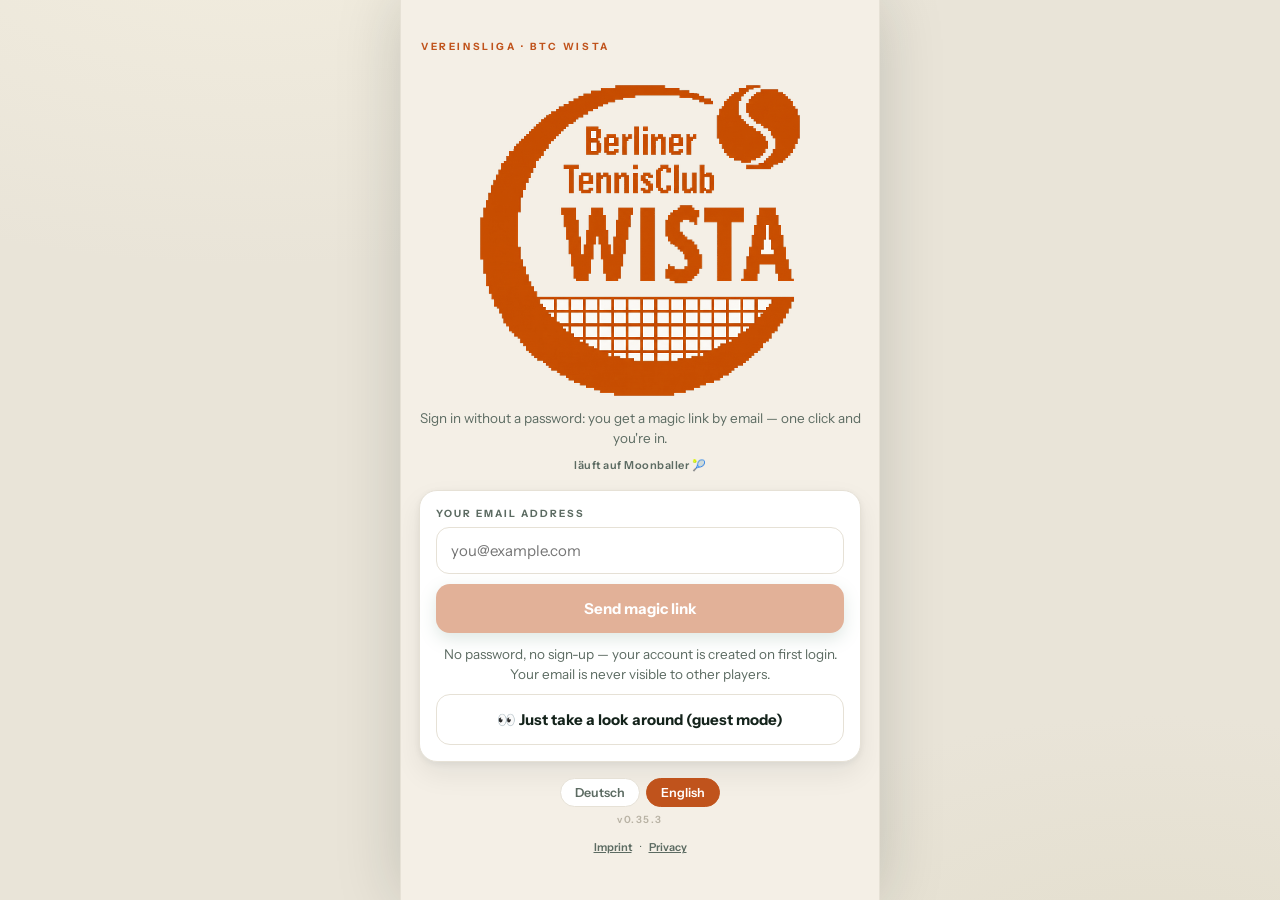
==== commit 425a5fa1: "WISTA-Deployment 0903183" ====
--- a/wista/index.html
+++ b/wista/index.html
@@ -11,8 +11,8 @@
     <meta name="apple-mobile-web-app-status-bar-style" content="default" />
     <meta name="apple-mobile-web-app-title" content="Moonballer" />
     <title>Moonballer — Tennis-Liga Berlin</title>
-    <script type="module" crossorigin src="/wista/assets/index-D5TJUMbA.js"></script>
-    <link rel="stylesheet" crossorigin href="/wista/assets/index-B7g1cZCF.css">
+    <script type="module" crossorigin src="/wista/assets/index-Dia4oDzh.js"></script>
+    <link rel="stylesheet" crossorigin href="/wista/assets/index-DB18gz4D.css">
   </head>
   <body>
     <div id="root"></div>
--- a/wista/assets/index-DB18gz4D.css
+++ b/wista/assets/index-DB18gz4D.css
@@ -0,0 +1 @@
+@font-face{font-family:Bricolage Grotesque;font-style:normal;font-display:swap;font-weight:400;src:url(/wista/assets/bricolage-grotesque-vietnamese-400-normal-B7Iv8-Rg.woff2)format("woff2"),url(/wista/assets/bricolage-grotesque-vietnamese-400-normal-Sle7MYWg.woff)format("woff");unicode-range:U+102-103,U+110-111,U+128-129,U+168-169,U+1A0-1A1,U+1AF-1B0,U+300-301,U+303-304,U+308-309,U+323,U+329,U+1EA0-1EF9,U+20AB}@font-face{font-family:Bricolage Grotesque;font-style:normal;font-display:swap;font-weight:400;src:url(/wista/assets/bricolage-grotesque-latin-ext-400-normal-D42HmrHD.woff2)format("woff2"),url(/wista/assets/bricolage-grotesque-latin-ext-400-normal-BH175q6o.woff)format("woff");unicode-range:U+100-2BA,U+2BD-2C5,U+2C7-2CC,U+2CE-2D7,U+2DD-2FF,U+304,U+308,U+329,U+1D00-1DBF,U+1E00-1E9F,U+1EF2-1EFF,U+2020,U+20A0-20AB,U+20AD-20C0,U+2113,U+2C60-2C7F,U+A720-A7FF}@font-face{font-family:Bricolage Grotesque;font-style:normal;font-display:swap;font-weight:400;src:url(/wista/assets/bricolage-grotesque-latin-400-normal-A6LyuA6R.woff2)format("woff2"),url(/wista/assets/bricolage-grotesque-latin-400-normal-D89K-qEP.woff)format("woff");unicode-range:U+??,U+131,U+152-153,U+2BB-2BC,U+2C6,U+2DA,U+2DC,U+304,U+308,U+329,U+2000-206F,U+20AC,U+2122,U+2191,U+2193,U+2212,U+2215,U+FEFF,U+FFFD}@font-face{font-family:Bricolage Grotesque;font-style:normal;font-display:swap;font-weight:600;src:url(/wista/assets/bricolage-grotesque-vietnamese-600-normal-Ipewt4hn.woff2)format("woff2"),url(/wista/assets/bricolage-grotesque-vietnamese-600-normal-BppAn7jL.woff)format("woff");unicode-range:U+102-103,U+110-111,U+128-129,U+168-169,U+1A0-1A1,U+1AF-1B0,U+300-301,U+303-304,U+308-309,U+323,U+329,U+1EA0-1EF9,U+20AB}@font-face{font-family:Bricolage Grotesque;font-style:normal;font-display:swap;font-weight:600;src:url(/wista/assets/bricolage-grotesque-latin-ext-600-normal-CN5JKkBm.woff2)format("woff2"),url(/wista/assets/bricolage-grotesque-latin-ext-600-normal-DF26P3Q7.woff)format("woff");unicode-range:U+100-2BA,U+2BD-2C5,U+2C7-2CC,U+2CE-2D7,U+2DD-2FF,U+304,U+308,U+329,U+1D00-1DBF,U+1E00-1E9F,U+1EF2-1EFF,U+2020,U+20A0-20AB,U+20AD-20C0,U+2113,U+2C60-2C7F,U+A720-A7FF}@font-face{font-family:Bricolage Grotesque;font-style:normal;font-display:swap;font-weight:600;src:url(/wista/assets/bricolage-grotesque-latin-600-normal-nxTgbNFE.woff2)format("woff2"),url(/wista/assets/bricolage-grotesque-latin-600-normal-Bw0J83-2.woff)format("woff");unicode-range:U+??,U+131,U+152-153,U+2BB-2BC,U+2C6,U+2DA,U+2DC,U+304,U+308,U+329,U+2000-206F,U+20AC,U+2122,U+2191,U+2193,U+2212,U+2215,U+FEFF,U+FFFD}@font-face{font-family:Bricolage Grotesque;font-style:normal;font-display:swap;font-weight:700;src:url(/wista/assets/bricolage-grotesque-vietnamese-700-normal-BLYPkJbo.woff2)format("woff2"),url(/wista/assets/bricolage-grotesque-vietnamese-700-normal-CHrFuVHU.woff)format("woff");unicode-range:U+102-103,U+110-111,U+128-129,U+168-169,U+1A0-1A1,U+1AF-1B0,U+300-301,U+303-304,U+308-309,U+323,U+329,U+1EA0-1EF9,U+20AB}@font-face{font-family:Bricolage Grotesque;font-style:normal;font-display:swap;font-weight:700;src:url(/wista/assets/bricolage-grotesque-latin-ext-700-normal-fBkt-7fi.woff2)format("woff2"),url(/wista/assets/bricolage-grotesque-latin-ext-700-normal-BXpPFNFj.woff)format("woff");unicode-range:U+100-2BA,U+2BD-2C5,U+2C7-2CC,U+2CE-2D7,U+2DD-2FF,U+304,U+308,U+329,U+1D00-1DBF,U+1E00-1E9F,U+1EF2-1EFF,U+2020,U+20A0-20AB,U+20AD-20C0,U+2113,U+2C60-2C7F,U+A720-A7FF}@font-face{font-family:Bricolage Grotesque;font-style:normal;font-display:swap;font-weight:700;src:url(/wista/assets/bricolage-grotesque-latin-700-normal-gtcctNPv.woff2)format("woff2"),url(/wista/assets/bricolage-grotesque-latin-700-normal-DvJDmrLu.woff)format("woff");unicode-range:U+??,U+131,U+152-153,U+2BB-2BC,U+2C6,U+2DA,U+2DC,U+304,U+308,U+329,U+2000-206F,U+20AC,U+2122,U+2191,U+2193,U+2212,U+2215,U+FEFF,U+FFFD}@font-face{font-family:Bricolage Grotesque;font-style:normal;font-display:swap;font-weight:800;src:url(/wista/assets/bricolage-grotesque-vietnamese-800-normal-RJtJa6zl.woff2)format("woff2"),url(/wista/assets/bricolage-grotesque-vietnamese-800-normal-DJ4hCX8l.woff)format("woff");unicode-range:U+102-103,U+110-111,U+128-129,U+168-169,U+1A0-1A1,U+1AF-1B0,U+300-301,U+303-304,U+308-309,U+323,U+329,U+1EA0-1EF9,U+20AB}@font-face{font-family:Bricolage Grotesque;font-style:normal;font-display:swap;font-weight:800;src:url(/wista/assets/bricolage-grotesque-latin-ext-800-normal-BimIDUhy.woff2)format("woff2"),url(/wista/assets/bricolage-grotesque-latin-ext-800-normal-CkoBqIJM.woff)format("woff");unicode-range:U+100-2BA,U+2BD-2C5,U+2C7-2CC,U+2CE-2D7,U+2DD-2FF,U+304,U+308,U+329,U+1D00-1DBF,U+1E00-1E9F,U+1EF2-1EFF,U+2020,U+20A0-20AB,U+20AD-20C0,U+2113,U+2C60-2C7F,U+A720-A7FF}@font-face{font-family:Bricolage Grotesque;font-style:normal;font-display:swap;font-weight:800;src:url(/wista/assets/bricolage-grotesque-latin-800-normal-J50vIsBe.woff2)format("woff2"),url(/wista/assets/bricolage-grotesque-latin-800-normal-Br4b-5gk.woff)format("woff");unicode-range:U+??,U+131,U+152-153,U+2BB-2BC,U+2C6,U+2DA,U+2DC,U+304,U+308,U+329,U+2000-206F,U+20AC,U+2122,U+2191,U+2193,U+2212,U+2215,U+FEFF,U+FFFD}@font-face{font-family:Instrument Sans;font-style:normal;font-display:swap;font-weight:400;src:url(/wista/assets/instrument-sans-latin-ext-400-normal-Q_nF8v4l.woff2)format("woff2"),url(/wista/assets/instrument-sans-latin-ext-400-normal-r32jotim.woff)format("woff");unicode-range:U+100-2BA,U+2BD-2C5,U+2C7-2CC,U+2CE-2D7,U+2DD-2FF,U+304,U+308,U+329,U+1D00-1DBF,U+1E00-1E9F,U+1EF2-1EFF,U+2020,U+20A0-20AB,U+20AD-20C0,U+2113,U+2C60-2C7F,U+A720-A7FF}@font-face{font-family:Instrument Sans;font-style:normal;font-display:swap;font-weight:400;src:url(/wista/assets/instrument-sans-latin-400-normal-DRC__1Mx.woff2)format("woff2"),url(/wista/assets/instrument-sans-latin-400-normal-D1W7dsQl.woff)format("woff");unicode-range:U+??,U+131,U+152-153,U+2BB-2BC,U+2C6,U+2DA,U+2DC,U+304,U+308,U+329,U+2000-206F,U+20AC,U+2122,U+2191,U+2193,U+2212,U+2215,U+FEFF,U+FFFD}@font-face{font-family:Instrument Sans;font-style:normal;font-display:swap;font-weight:500;src:url(/wista/assets/instrument-sans-latin-ext-500-normal-CTEe1bJa.woff2)format("woff2"),url(/wista/assets/instrument-sans-latin-ext-500-normal-CAxz3nsc.woff)format("woff");unicode-range:U+100-2BA,U+2BD-2C5,U+2C7-2CC,U+2CE-2D7,U+2DD-2FF,U+304,U+308,U+329,U+1D00-1DBF,U+1E00-1E9F,U+1EF2-1EFF,U+2020,U+20A0-20AB,U+20AD-20C0,U+2113,U+2C60-2C7F,U+A720-A7FF}@font-face{font-family:Instrument Sans;font-style:normal;font-display:swap;font-weight:500;src:url(/wista/assets/instrument-sans-latin-500-normal-Dk9ku72i.woff2)format("woff2"),url(/wista/assets/instrument-sans-latin-500-normal-Z6ESRlEs.woff)format("woff");unicode-range:U+??,U+131,U+152-153,U+2BB-2BC,U+2C6,U+2DA,U+2DC,U+304,U+308,U+329,U+2000-206F,U+20AC,U+2122,U+2191,U+2193,U+2212,U+2215,U+FEFF,U+FFFD}@font-face{font-family:Instrument Sans;font-style:italic;font-display:swap;font-weight:500;src:url(/wista/assets/instrument-sans-latin-ext-500-italic-CYmgUtJz.woff2)format("woff2"),url(/wista/assets/instrument-sans-latin-ext-500-italic-BJlniOy5.woff)format("woff");unicode-range:U+100-2BA,U+2BD-2C5,U+2C7-2CC,U+2CE-2D7,U+2DD-2FF,U+304,U+308,U+329,U+1D00-1DBF,U+1E00-1E9F,U+1EF2-1EFF,U+2020,U+20A0-20AB,U+20AD-20C0,U+2113,U+2C60-2C7F,U+A720-A7FF}@font-face{font-family:Instrument Sans;font-style:italic;font-display:swap;font-weight:500;src:url(/wista/assets/instrument-sans-latin-500-italic-dJ09OWzu.woff2)format("woff2"),url(/wista/assets/instrument-sans-latin-500-italic-AA1cAicB.woff)format("woff");unicode-range:U+??,U+131,U+152-153,U+2BB-2BC,U+2C6,U+2DA,U+2DC,U+304,U+308,U+329,U+2000-206F,U+20AC,U+2122,U+2191,U+2193,U+2212,U+2215,U+FEFF,U+FFFD}@font-face{font-family:Instrument Sans;font-style:normal;font-display:swap;font-weight:600;src:url(/wista/assets/instrument-sans-latin-ext-600-normal-BsaQcF38.woff2)format("woff2"),url(/wista/assets/instrument-sans-latin-ext-600-normal-DMks36a2.woff)format("woff");unicode-range:U+100-2BA,U+2BD-2C5,U+2C7-2CC,U+2CE-2D7,U+2DD-2FF,U+304,U+308,U+329,U+1D00-1DBF,U+1E00-1E9F,U+1EF2-1EFF,U+2020,U+20A0-20AB,U+20AD-20C0,U+2113,U+2C60-2C7F,U+A720-A7FF}@font-face{font-family:Instrument Sans;font-style:normal;font-display:swap;font-weight:600;src:url(/wista/assets/instrument-sans-latin-600-normal-B7fBEWYG.woff2)format("woff2"),url(/wista/assets/instrument-sans-latin-600-normal-B9e8oLYv.woff)format("woff");unicode-range:U+??,U+131,U+152-153,U+2BB-2BC,U+2C6,U+2DA,U+2DC,U+304,U+308,U+329,U+2000-206F,U+20AC,U+2122,U+2191,U+2193,U+2212,U+2215,U+FEFF,U+FFFD}@font-face{font-family:Instrument Sans;font-style:normal;font-display:swap;font-weight:700;src:url(/wista/assets/instrument-sans-latin-ext-700-normal-ClYbKGw-.woff2)format("woff2"),url(/wista/assets/instrument-sans-latin-ext-700-normal-BQc-7cTM.woff)format("woff");unicode-range:U+100-2BA,U+2BD-2C5,U+2C7-2CC,U+2CE-2D7,U+2DD-2FF,U+304,U+308,U+329,U+1D00-1DBF,U+1E00-1E9F,U+1EF2-1EFF,U+2020,U+20A0-20AB,U+20AD-20C0,U+2113,U+2C60-2C7F,U+A720-A7FF}@font-face{font-family:Instrument Sans;font-style:normal;font-display:swap;font-weight:700;src:url(/wista/assets/instrument-sans-latin-700-normal-CYfAanHo.woff2)format("woff2"),url(/wista/assets/instrument-sans-latin-700-normal-DfAjL1vF.woff)format("woff");unicode-range:U+??,U+131,U+152-153,U+2BB-2BC,U+2C6,U+2DA,U+2DC,U+304,U+308,U+329,U+2000-206F,U+20AC,U+2122,U+2191,U+2193,U+2212,U+2215,U+FEFF,U+FFFD}:root{--court:#1e5c3c;--court-deep:#14432b;--clay:#d9531e;--clay-soft:#f8e3d7;--lime:#cde84a;--paper:#faf7f1;--card:#fff;--ink:#14231b;--ink-soft:#5c6b62;--line:#e6e1d6;--gold:#d9a62e;--silver:#8e9aa6;--bronze:#b0713b;--win:#1e7b4e;--loss:#c24328;--r:18px;--shadow:0 2px 6px #14231b0f, 0 12px 28px #14231b12;--font-display:"Bricolage Grotesque", sans-serif;--font-body:"Instrument Sans", sans-serif}:root.wista{--court:#c0531c;--court-deep:#8f3c12;--clay:#c0531c;--clay-soft:#f7e4d6;--lime:#e8a15c;--paper:#f4efe6;--win:#b5551f}*{box-sizing:border-box;-webkit-tap-highlight-color:transparent;margin:0;padding:0}html,body,#root{height:100%}body{font-family:var(--font-body);color:var(--ink);background:#e9e4d8}.shell{width:100%;max-width:480px;height:100%;padding-top:env(safe-area-inset-top,0px);background:var(--paper);flex-direction:column;margin:0 auto;display:flex;position:relative;overflow:hidden}@media (width>=520px){body{background:radial-gradient(1200px 600px at 20% -10%,#f2eddf 0%,#0000 60%),radial-gradient(900px 500px at 90% 110%,#e3decd 0%,#0000 55%),#e9e4d8}.shell{border-left:1px solid var(--line);border-right:1px solid var(--line);height:100%;box-shadow:0 0 60px #14231b2e}}.view{scrollbar-width:none;flex:1;padding:0 18px 110px;overflow:hidden auto}.view::-webkit-scrollbar{display:none}.screen{animation:.35s cubic-bezier(.2,.7,.2,1) screenIn}@keyframes screenIn{0%{opacity:0;transform:translateY(14px)}to{opacity:1;transform:none}}.eyebrow{letter-spacing:2.6px;text-transform:uppercase;color:var(--clay);margin-bottom:6px;font-size:10px;font-weight:700}h1.screen-title{font-family:var(--font-display);letter-spacing:-.5px;text-transform:uppercase;font-size:30px;font-style:italic;font-weight:800;line-height:1.02}.screen-head{padding:26px 2px 18px}.screen-head.with-club-logo{justify-content:space-between;align-items:flex-start;gap:12px;display:flex}.screen-head.with-club-logo .sh-text{flex:1;min-width:0}.screen-head .sh-club-logo{width:auto;height:46px;image-rendering:pixelated;flex:none;margin-top:4px}.sub{color:var(--ink-soft);margin-top:6px;font-size:13.5px;line-height:1.45}.card{background:var(--card);border:1px solid var(--line);border-radius:var(--r);box-shadow:var(--shadow);margin-bottom:14px;padding:16px}.invite-card{background:linear-gradient(0deg,var(--clay-soft),#fffdfa);border-color:#f0cdb6}.season-banner{border-left:3px solid var(--court);background:linear-gradient(90deg,#eaf3ec,#fffdfa)}.char-cell{position:relative}.char-cell.bronze{border-bottom:2px solid var(--bronze)}.char-cell.silber{border-bottom:2px solid var(--silver)}.char-cell.gold{border-bottom:2px solid var(--gold)}.char-cell.creator{border-bottom:2px solid var(--clay);box-shadow:0 0 0 1.5px var(--clay) inset}.char-cell.locked img{filter:grayscale()brightness(.65);opacity:.45}.char-cell.locked{cursor:not-allowed}.cell-lock{filter:drop-shadow(0 1px 1px #0006);font-size:12px;position:absolute;top:3px;right:4px}.btn-danger-link{width:100%;font-family:var(--font-body);color:var(--loss);opacity:.75;cursor:pointer;text-align:center;background:0 0;border:none;margin-top:14px;padding:8px;font-size:12px;font-weight:600;transition:opacity .2s;display:block}.btn-danger-link:hover{opacity:1;text-decoration:underline}.notify-toggle{border-bottom:1px solid var(--line);cursor:pointer;justify-content:space-between;align-items:center;gap:14px;margin-bottom:6px;padding:12px 0;display:flex}.notify-toggle>span:first-child{flex-direction:column;gap:3px;display:flex}.notify-toggle b{font-size:13.5px;font-weight:700}.notify-toggle input{width:20px;height:20px;accent-color:var(--court);cursor:pointer;flex:none}.streak-pill{background:var(--clay-soft);color:var(--clay);border:1px solid #f0cdb6;margin-top:8px;font-weight:700}.h2h-score{justify-content:center;align-items:center;gap:20px;padding:6px 0 14px;display:flex}.h2h-side{flex-direction:column;align-items:center;gap:2px;min-width:64px;display:flex}.h2h-side b{font-family:var(--font-display);color:var(--ink-soft);font-size:34px;font-weight:800;line-height:1}.h2h-side.lead b{color:var(--court)}.h2h-side span{color:var(--ink-soft);font-size:12px}.h2h-colon{font-family:var(--font-display);color:var(--line);font-size:26px;font-weight:800}.card-label{letter-spacing:2px;text-transform:uppercase;color:var(--ink-soft);margin-bottom:10px;font-size:10px;font-weight:700}.hero{color:#fff6ee;box-shadow:var(--shadow);background:linear-gradient(150deg,#e07a31 0%,#c75e22 90%);border-radius:22px;margin-bottom:14px;padding:20px 18px 18px;position:relative;overflow:hidden}.hero>*{z-index:1;position:relative}.hero:before{content:"";pointer-events:none;opacity:.8;background:url("data:image/svg+xml,%3Csvg xmlns='http://www.w3.org/2000/svg' viewBox='0 0 440 240' preserveAspectRatio='xMidYMid slice'%3E%3Cg transform='rotate(-24 220 120)' stroke='%23ffffff' stroke-width='6' fill='none'%3E%3Cline x1='-300' y1='10' x2='740' y2='10'/%3E%3Cline x1='-300' y1='206' x2='740' y2='206'/%3E%3Cline x1='-24' y1='-300' x2='-24' y2='540'/%3E%3Cline x1='8' y1='-300' x2='8' y2='540'/%3E%3Cline x1='300' y1='206' x2='300' y2='180'/%3E%3C/g%3E%3C/svg%3E") 50%/cover no-repeat;position:absolute;inset:0}.hero:after{content:"";opacity:.12;pointer-events:none;mix-blend-mode:overlay;background-image:url("data:image/svg+xml,%3Csvg xmlns='http://www.w3.org/2000/svg' width='120' height='120'%3E%3Cfilter id='n'%3E%3CfeTurbulence baseFrequency='.9' numOctaves='2'/%3E%3C/filter%3E%3Crect width='120' height='120' filter='url(%23n)'/%3E%3C/svg%3E");position:absolute;inset:0}.hero .greet{opacity:.85;justify-content:space-between;align-items:center;gap:8px;font-size:13px;display:flex}.hero-click{cursor:pointer;transition:transform .15s}.hero-click:active{transform:scale(.99)}.hero-cta{letter-spacing:.5px;opacity:.9;background:#fff2;border:1px solid #fff3;border-radius:99px;flex:none;padding:4px 10px;font-size:11px;font-weight:700}.hero .rank-row{z-index:1;align-items:center;gap:14px;margin-top:12px;display:flex;position:relative}.hero .points{font-family:var(--font-display);letter-spacing:-1px;font-size:44px;font-weight:800;line-height:1}.hero .points small{letter-spacing:.5px;opacity:.8;font-size:13px;font-style:normal;font-weight:600}.hero .delta{color:var(--lime);margin-top:6px;font-size:13px;font-weight:700}.progress-wrap{z-index:1;margin-top:16px;position:relative}.progress-meta{opacity:.85;letter-spacing:.4px;justify-content:space-between;margin-bottom:6px;font-size:11px;font-weight:600;display:flex}.progress{background:#ffffff2b;border-radius:99px;height:8px;overflow:hidden}.progress i{background:linear-gradient(90deg,var(--lime),#eaf77f);border-radius:99px;height:100%;transition:width 1s cubic-bezier(.2,.7,.2,1) .15s;display:block}.medal{--c1:#c9cdd4;--c2:#7e8893;background:radial-gradient(circle at 32% 28%,var(--c1),var(--c2) 78%);width:54px;height:54px;font-family:var(--font-display);color:#fff;text-shadow:0 1px 2px #00000059;border-radius:50%;flex:none;justify-content:center;align-items:center;font-size:19px;font-weight:800;display:flex;position:relative;box-shadow:inset 0 2px 4px #ffffff80,inset 0 -3px 6px #00000030,0 3px 8px #14231b40}.medal:after{content:"";border:1.5px dashed #ffffff59;border-radius:50%;position:absolute;inset:4px}.medal.gold{--c1:#f2ce6b;--c2:#b27e17}.medal.silver{--c1:#d7dee6;--c2:#7c8895}.medal.newcomer{--c1:#9fd98a;--c2:#3e7c4a}.medal.league{--c1:#5b8a3e;--c2:#3e6b34;text-shadow:none}.medal.league:after{border-color:#ffffff40}.medal.sm{width:38px;height:38px;font-size:13px}.medal.lg{width:84px;height:84px;font-size:30px}.medal.league.lg{font-size:38px}.tier-chip{letter-spacing:1.6px;text-transform:uppercase;border-radius:99px;align-items:center;gap:6px;padding:5px 12px;font-size:11px;font-weight:700;display:inline-flex}.tier-chip.silver{color:#5a6774;background:#edf1f5;border:1px solid #d4dce4}.tier-chip.gold{color:#8f6410;background:#fbf0d3;border:1px solid #ebd79b}.tier-chip.newcomer{color:#3e6b34;background:#e9f5e3;border:1px solid #c9e4be}.match-next{align-items:center;gap:14px;display:flex}.date-block{text-align:center;background:var(--clay-soft);width:58px;color:var(--clay);border:1px solid #f0cdb6;border-radius:14px;flex:none;padding:8px 4px}.date-block b{font-family:var(--font-display);font-size:22px;font-weight:800;line-height:1;display:block}.date-block span{letter-spacing:1.5px;text-transform:uppercase;font-size:10px;font-weight:700}.match-next .info{flex:1;min-width:0}.match-next .vs{font-size:15px;font-weight:700}.meta{color:var(--ink-soft);margin-top:3px;font-size:12.5px;line-height:1.45}.pill{background:var(--paper);border:1px solid var(--line);color:var(--ink-soft);border-radius:99px;margin-top:7px;padding:3px 9px;font-size:11px;font-weight:600;display:inline-block}.req{border-top:1px solid var(--line);align-items:center;gap:12px;padding:12px 0;display:flex}.req:first-of-type{border-top:none;padding-top:2px}.avatar{color:#fff;letter-spacing:.5px;border-radius:50%;flex:none;justify-content:center;align-items:center;width:42px;height:42px;font-size:14px;font-weight:700;display:flex}.req .who{flex:1;min-width:0}.req .who b{font-size:14px}.req-actions{gap:8px;display:flex}.btn-ico{cursor:pointer;border:none;border-radius:50%;justify-content:center;align-items:center;width:36px;height:36px;font-size:15px;transition:transform .15s;display:flex}.btn-ico:active{transform:scale(.88)}.btn-ico.yes{background:var(--court);color:#fff}.btn-ico.no{background:var(--paper);border:1.5px solid var(--line);color:var(--ink-soft)}.feed-item{border-top:1px solid var(--line);gap:11px;padding:11px 0;font-size:13.5px;line-height:1.45;display:flex}.feed-item:first-of-type{border-top:none;padding-top:2px}.feed-item .ico{background:var(--paper);border:1px solid var(--line);border-radius:10px;flex:none;justify-content:center;align-items:center;width:30px;height:30px;font-size:14px;display:flex}.feed-item time{color:var(--ink-soft);margin-top:2px;font-size:11px;display:block}.feed-click{cursor:pointer}.feed-detail{background:var(--paper);border:1px solid var(--line);border-radius:12px;margin-top:8px;padding:10px 12px}.feed-detail .score-line{font-family:var(--font-display);letter-spacing:.5px;font-size:16px;font-weight:800}.feed-detail .delta-line{font-family:var(--font-body);color:var(--ink-soft);letter-spacing:0;font-size:12px;font-weight:600}.rank-click{cursor:pointer;transition:transform .1s}.rank-click:active{transform:scale(.985)}.btn{cursor:pointer;width:100%;font-family:var(--font-body);border:none;border-radius:14px;justify-content:center;align-items:center;gap:8px;padding:15px;font-size:15px;font-weight:700;transition:transform .15s,box-shadow .15s,opacity .2s;display:flex}.btn:active{transform:scale(.97)}.btn:disabled{opacity:.45;cursor:not-allowed}.btn-primary{background:var(--clay);color:#fff;box-shadow:0 6px 16px #d9531e59}.btn-ghost{border:1.5px solid var(--line);color:var(--ink);background:0 0}.btn-court{background:var(--court);color:#fff;box-shadow:0 6px 16px #1e5c3c4d}.btn-sm{border-radius:11px;width:auto;padding:9px 16px;font-size:13px}.seg{background:#efebe0;border-radius:13px;margin-bottom:14px;padding:4px;display:flex}.seg button{cursor:pointer;font-family:var(--font-body);color:var(--ink-soft);background:0 0;border:none;border-radius:10px;flex:1;padding:9px;font-size:13px;font-weight:700;transition:all .2s}.seg button.on{color:var(--ink);background:#fff;box-shadow:0 2px 6px #14231b1f}.search-field{align-items:center;margin-bottom:10px;display:flex;position:relative}.search-field .search-ico{opacity:.45;pointer-events:none;font-size:13px;position:absolute;left:13px}.search-field input{border:1.5px solid var(--line);width:100%;font-family:var(--font-body);color:var(--ink);background:#fff;border-radius:99px;outline:none;padding:11px 38px 11px 36px;font-size:14px;transition:border-color .2s}.search-field input:focus{border-color:var(--court)}.search-field .search-clear{width:24px;height:24px;color:var(--ink-soft);cursor:pointer;background:#efebe0;border:none;border-radius:50%;justify-content:center;align-items:center;font-size:11px;display:flex;position:absolute;right:8px}.chips{scrollbar-width:none;gap:8px;padding:2px 2px 12px;display:flex;overflow-x:auto}.chips::-webkit-scrollbar{display:none}.chips.wrap{flex-wrap:wrap;overflow:visible}.chip{border:1.5px solid var(--line);font-family:var(--font-body);color:var(--ink-soft);cursor:pointer;background:#fff;border-radius:99px;flex:none;padding:8px 14px;font-size:12.5px;font-weight:600;transition:all .2s}.chip.on{background:var(--ink);border-color:var(--ink);color:#fff}.chip-dot{background:var(--clay);vertical-align:1px;border-radius:50%;width:7px;height:7px;margin-left:6px;display:inline-block}.potm-card{border-left:3px solid var(--clay)}.admin-card{border-left:3px solid var(--court)}.admin-grid{grid-template-columns:repeat(3,minmax(0,1fr));gap:10px 8px;display:grid}.admin-grid>div{text-align:center;border:1px solid var(--line);background:#f7f5ee;border-radius:12px;padding:9px 4px}.admin-grid b{font-family:var(--font-display);font-size:19px;font-weight:800;line-height:1.1;display:block}.admin-grid span{color:var(--ink-soft);letter-spacing:.3px;margin-top:2px;font-size:9.5px;display:block}.playweek-card .feed-item{align-items:center;gap:12px}.playweek-card .feed-item>button{flex:none;margin-left:auto}.playweek-card.on{border-left:3px solid var(--lime,#cde84a);background:#fbfdf2}.ready-pill{color:#5b7a1e;background:#f2f9dda0;border:1px solid #d9eba8;border-radius:99px;margin-top:4px;padding:2px 8px;font-size:10.5px;font-weight:700;display:inline-block}.field{margin-bottom:14px}.field label{letter-spacing:2px;text-transform:uppercase;color:var(--ink-soft);margin-bottom:7px;font-size:10px;font-weight:700;display:block}.field input[type=text],.field input[type=number],.field select{border:1.5px solid var(--line);width:100%;font-family:var(--font-body);color:var(--ink);background:#fff;border-radius:13px;outline:none;padding:13px 14px;font-size:15px;transition:border-color .2s}.field input:focus,.field select:focus{border-color:var(--court)}.tier-head{font-family:var(--font-display);letter-spacing:1px;text-transform:uppercase;align-items:center;gap:10px;margin:18px 2px 10px;font-size:15px;font-style:italic;font-weight:800;display:flex}.tier-head .line{border-radius:2px;flex:1;height:2px}.tier-head.gold{color:#8f6410}.tier-head.gold .line{background:linear-gradient(90deg,var(--gold),transparent)}.tier-head.silver{color:#5a6774}.tier-head.silver .line{background:linear-gradient(90deg,var(--silver),transparent)}.tier-head.newcomer{color:#3e6b34}.tier-head.newcomer .line{background:linear-gradient(90deg,#7cb86a,#0000)}.rank-item{border:1px solid var(--line);background:#fff;border-radius:15px;align-items:center;gap:12px;margin-bottom:8px;padding:11px 13px;display:flex;box-shadow:0 1px 3px #14231b0d}.rank-item .pos{text-align:center;width:26px;font-family:var(--font-display);color:var(--ink-soft);flex:none;justify-content:center;align-items:center;font-size:15px;font-style:italic;font-weight:800;display:flex}.rank-item .who{flex:1;min-width:0}.rank-item .who b{font-size:14px;display:block}.rank-item .who span{color:var(--ink-soft);font-size:11.5px}.rank-item .who .nc-tag{color:#3e6b34;font-weight:600}.rank-item .pts{font-family:var(--font-display);letter-spacing:-.3px;font-size:16px;font-weight:800}.rank-item .trend{text-align:right;width:34px;font-size:11px;font-weight:700}.trend.up{color:var(--win)}.trend.down{color:var(--loss)}.trend.flat{color:var(--ink-soft)}.rank-item.me{border:2px solid var(--clay);background:linear-gradient(#fffdfa,#fdf3ec);box-shadow:0 4px 14px #d9531e2e}.rank-item.me .pos{color:var(--clay)}.player-card{align-items:center;gap:13px;display:flex}.player-card .who{flex:1;min-width:0}.player-card .who b{font-size:15px}.match-quality{text-align:center;background:#edf6ef;border:1px solid #cfe5d5;border-radius:12px;flex:none;padding:6px 10px}.match-quality b{font-family:var(--font-display);color:var(--win);font-size:16px;font-weight:800;display:block}.match-quality span{letter-spacing:1px;text-transform:uppercase;color:#5f8a6e;font-size:9px;font-weight:700}.home-court{color:var(--ink-soft);flex-wrap:wrap;align-items:center;gap:7px;margin-top:6px;font-size:11.5px;font-weight:600;display:flex}.book{letter-spacing:.8px;text-transform:uppercase;white-space:nowrap;border-radius:5px;padding:2.5px 7px;font-size:9px;font-weight:700}.book.yes{color:var(--win);background:#edf6ef;border:1px solid #cfe5d5}.book.no{border:1px solid var(--line);color:var(--ink-soft);background:#f3f1ea}.avail{flex-wrap:wrap;gap:5px;margin-top:7px;display:flex}.avail span{background:var(--paper);border:1px solid var(--line);color:var(--ink-soft);border-radius:6px;padding:3px 8px;font-size:10.5px;font-weight:600}.player-foot{border-top:1px solid var(--line);gap:9px;margin-top:13px;padding-top:13px;display:flex}.slot{border:1.5px solid var(--line);cursor:pointer;background:#fff;border-radius:13px;align-items:center;gap:12px;margin-bottom:9px;padding:12px 14px;transition:all .2s;display:flex}.slot .r{border:2px solid var(--line);border-radius:50%;flex:none;width:20px;height:20px;margin-left:auto;transition:all .2s}.slot.on{border-color:var(--court);background:#f0f6f1}.slot.on .r{border-color:var(--court);background:radial-gradient(circle,var(--court) 45%,transparent 50%)}.slot b{font-size:14px;display:block}.slot span{color:var(--ink-soft);font-size:12px}.chat-list{scrollbar-width:thin;flex-direction:column;max-height:320px;padding:2px 0 6px;display:flex;overflow-y:auto}.chat-input{border-top:1px solid var(--line);gap:8px;padding-top:10px;display:flex}.chat-input input{border:1.5px solid var(--line);min-width:0;font-family:var(--font-body);color:var(--ink);background:#fff;border-radius:12px;outline:none;flex:1;padding:11px 13px;font-size:14px;transition:border-color .2s}.chat-input input:focus{border-color:var(--court)}.custom-when{gap:8px;margin-top:9px;display:flex}.custom-when input,.custom-when select{border:1.5px solid var(--line);min-width:0;font-family:var(--font-body);color:var(--ink);background:#fff;border-radius:10px;outline:none;flex:1;padding:9px 10px;font-size:13.5px;font-weight:600;transition:border-color .2s}.custom-when input:focus,.custom-when select:focus{border-color:var(--court)}.bubble{border-radius:16px;max-width:82%;margin-bottom:8px;padding:10px 13px;font-size:13.5px;line-height:1.45}.bubble.them{background:#efebe0;border-bottom-left-radius:5px}.bubble.me{background:var(--court);color:#fff;border-bottom-right-radius:5px;margin-left:auto}.bubble time{opacity:.6;margin-top:3px;font-size:10px;display:block}.score-grid{grid-template-columns:1fr auto auto auto;align-items:center;gap:8px 10px;margin:6px 0 4px;display:grid}.score-grid .head{letter-spacing:1.5px;text-transform:uppercase;color:var(--ink-soft);text-align:center;font-size:10px;font-weight:700}.score-grid .name{align-items:center;gap:8px;font-size:13.5px;font-weight:700;display:flex}.stepper{border:1.5px solid var(--line);background:#fff;border-radius:11px;align-items:center;display:flex;overflow:hidden}.stepper.invalid{border-color:var(--loss);background:#fbede8}.stepper.invalid output{color:var(--loss)}.stepper button{cursor:pointer;width:26px;height:34px;color:var(--ink-soft);background:0 0;border:none;font-size:15px;font-weight:700}.stepper output{text-align:center;width:24px;font-family:var(--font-display);font-size:16px;font-weight:800}.elo-preview{border:1px solid var(--line);border-radius:14px;margin-top:14px;display:flex;overflow:hidden}.elo-preview>div{text-align:center;flex:1;padding:13px}.elo-preview .win-side{background:#edf6ef}.elo-preview .loss-side{border-left:1px solid var(--line);background:#fbede8}.elo-preview b{font-family:var(--font-display);font-size:22px;font-weight:800;display:block}.elo-preview .win-side b{color:var(--win)}.elo-preview .loss-side b{color:var(--loss)}.elo-preview span{letter-spacing:1.2px;text-transform:uppercase;color:var(--ink-soft);font-size:10px;font-weight:700}.notice{color:#6b5a1e;background:#fbf6e7;border:1px solid #ebdca8;border-radius:13px;align-items:flex-start;gap:10px;margin-top:13px;padding:12px 13px;font-size:12.5px;line-height:1.5;display:flex}.profile-top{text-align:center;flex-direction:column;align-items:center;padding:8px 0 4px;display:flex}.profile-top h2{font-family:var(--font-display);letter-spacing:-.3px;margin-top:12px;font-size:24px;font-weight:800}.stat-row{grid-template-columns:repeat(3,1fr);gap:9px;width:100%;margin:16px 0 0;display:grid}.stat{border:1px solid var(--line);text-align:center;background:#fff;border-radius:14px;padding:12px 6px}.stat b{font-family:var(--font-display);letter-spacing:-.4px;font-size:21px;font-weight:800;display:block}.stat span{letter-spacing:1.4px;text-transform:uppercase;color:var(--ink-soft);font-size:9.5px;font-weight:700}.form-dots{justify-content:center;gap:6px;margin-top:4px;display:flex}.form-dots i{color:#fff;border-radius:9px;justify-content:center;align-items:center;width:26px;height:26px;font-size:11px;font-style:normal;font-weight:800;display:flex}.form-dots i.w{background:var(--win)}.form-dots i.l{color:#8a7a6b;background:#d8c9bc}.hist{border-top:1px solid var(--line);align-items:center;gap:11px;padding:11px 0;font-size:13.5px;display:flex}.hist:first-of-type{border-top:none;padding-top:2px}.hist .res{width:30px;height:30px;font-family:var(--font-display);color:#fff;border-radius:10px;flex:none;justify-content:center;align-items:center;font-size:13px;font-weight:800;display:flex}.hist .res.w{background:var(--win)}.hist .res.l{background:var(--loss)}.hist .who{flex:1;min-width:0}.hist .who span{color:var(--ink-soft);font-size:11.5px;display:block}.hist .pts{font-weight:800;font-family:var(--font-display);font-size:14px}.hist .pts.up{color:var(--win)}.hist .pts.down{color:var(--loss)}nav.tabbar{z-index:20;padding:8px 8px calc(12px + env(safe-area-inset-bottom));border-top:1px solid var(--line);-webkit-backdrop-filter:blur(8px);backdrop-filter:blur(8px);background:linear-gradient(#fffe,#fff 25%);justify-content:space-around;align-items:flex-end;display:flex;position:absolute;bottom:0;left:0;right:0}nav.tabbar button{cursor:pointer;font-family:var(--font-body);color:#9aa69d;letter-spacing:.6px;text-transform:uppercase;background:0 0;border:none;flex-direction:column;flex:1;align-items:center;gap:3px;padding:5px 0;font-size:9.5px;font-weight:700;transition:color .2s;display:flex;position:relative}nav.tabbar button .glyph{filter:grayscale();opacity:.55;font-size:20px;line-height:1;transition:all .2s}nav.tabbar button .tab-badge{background:var(--clay);color:#fff;border:1.5px solid #fff;border-radius:99px;justify-content:center;align-items:center;min-width:16px;height:16px;padding:0 4px;font-size:10px;font-weight:800;line-height:1;display:flex;position:absolute;top:0;left:calc(50% + 6px)}nav.tabbar button.on{color:var(--court)}nav.tabbar button.on .glyph{filter:none;opacity:1;transform:translateY(-2px)}nav.tabbar .fab{cursor:pointer;background:0 0;border:none;border-radius:50%;flex:none;justify-content:center;align-items:center;width:56px;height:56px;margin:0 4px;font-size:23px;transition:transform .15s;display:flex;position:relative;transform:translateY(-14px);box-shadow:0 6px 14px #14231b47}nav.tabbar .fab:active{transform:translateY(-14px)scale(.92)}nav.tabbar .fab .fab-ball{pointer-events:none;width:54px;height:54px;display:block}.toast{z-index:40;background:var(--ink);color:#fff;opacity:0;pointer-events:none;border-radius:14px;align-items:center;gap:10px;padding:13px 16px;font-size:13.5px;font-weight:600;transition:all .3s cubic-bezier(.2,.7,.2,1);display:flex;position:absolute;bottom:104px;left:16px;right:16px;transform:translateY(18px);box-shadow:0 14px 30px #14231b66}.toast.show{opacity:1;transform:none}.toast .tick{color:var(--lime);font-size:16px}.version-tag{text-align:center;letter-spacing:1.5px;color:#b8b2a4;margin-top:6px;font-size:10px;font-weight:600}.legal-links{justify-content:center;align-items:center;gap:8px;margin-top:14px;padding-bottom:4px;display:flex}.legal-links button{font-family:var(--font-body);color:var(--ink-soft);cursor:pointer;background:0 0;border:none;padding:0;font-size:11px;font-weight:600;text-decoration:underline}.legal-links span{color:var(--ink-soft);font-size:11px}.lang-switch{justify-content:center;gap:6px;margin-top:16px;display:flex}.lang-switch button{border:1.5px solid var(--line);cursor:pointer;font-family:var(--font-body);color:var(--ink-soft);background:#fff;border-radius:99px;padding:6px 14px;font-size:12.5px;font-weight:600;transition:all .2s}.lang-switch button.on{background:var(--court);border-color:var(--court);color:#fff}.ob-steps{gap:6px;margin:22px 2px 4px;display:flex}.ob-steps i{background:var(--line);border-radius:99px;flex:1;height:4px;transition:background .3s}.ob-steps i.done{background:var(--court)}.ob-hero{color:#f3f7ee;text-align:center;background:linear-gradient(150deg,var(--court) 0%,var(--court-deep) 90%);box-shadow:var(--shadow);border-radius:22px;margin-bottom:18px;padding:34px 20px}.ob-hero .logo{font-family:var(--font-display);letter-spacing:-.5px;text-transform:uppercase;font-size:34px;font-style:italic;font-weight:800}.ob-hero p{opacity:.85;margin-top:8px;font-size:13.5px;line-height:1.5}.login-lineup{justify-content:center;align-items:flex-end;gap:10px;margin-bottom:6px;display:flex}.login-lineup img{filter:drop-shadow(0 5px 4px #00000047)}.wista-hero{text-align:center;margin:8px 0 18px}.wista-hero .wista-logo{width:min(84%,320px);height:auto;image-rendering:pixelated;margin:0 auto 12px;display:block}.wista-hero .sub{font-size:13.5px;line-height:1.5}.wista-hero .wista-powered{letter-spacing:.5px;color:var(--ink-soft);margin-top:10px;font-size:11px;font-weight:600}.wista-home-head{align-items:center;gap:14px;padding:22px 2px 16px;display:flex}.wista-home-head .wista-home-logo{width:auto;height:64px;image-rendering:pixelated;flex:none}.wista-home-head .wht{min-width:0}.wista-home-head .eyebrow{margin-bottom:3px}.wista-home-head h1.screen-title{margin:0}.level-option{border:1.5px solid var(--line);cursor:pointer;background:#fff;border-radius:13px;align-items:flex-start;gap:12px;margin-bottom:9px;padding:13px 14px;transition:all .2s;display:flex}.level-option.on{border-color:var(--court);background:#f0f6f1}.level-option b{font-size:14px;display:block}.level-option span{color:var(--ink-soft);margin-top:2px;font-size:12px;line-height:1.45;display:block}.level-option .r{border:2px solid var(--line);border-radius:50%;flex:none;width:20px;height:20px;margin-top:2px;margin-left:auto;transition:all .2s}.level-option.on .r{border-color:var(--court);background:radial-gradient(circle,var(--court) 45%,transparent 50%)}.lk-row{align-items:center;gap:14px;display:flex}.lk-row input[type=range]{accent-color:var(--court);flex:1}.lk-value{text-align:center;width:74px;font-family:var(--font-display);background:var(--clay-soft);color:var(--clay);border:1px solid #f0cdb6;border-radius:12px;flex:none;padding:8px 0;font-size:22px;font-weight:800}.start-preview{text-align:center;flex-direction:column;align-items:center;padding:10px 0 4px;display:flex}.start-preview .pts{font-family:var(--font-display);letter-spacing:-1px;margin-top:10px;font-size:40px;font-weight:800}.toggle-row{justify-content:space-between;align-items:center;gap:12px;padding:4px 2px;display:flex}.toggle-row .txt b{font-size:14px;display:block}.toggle-row .txt span{color:var(--ink-soft);font-size:12px}.switch{cursor:pointer;flex:none;width:50px;height:29px;position:relative}.switch input{opacity:0;width:0;height:0}.switch .track{background:#d8d2c4;border-radius:99px;transition:background .2s;position:absolute;inset:0}.switch .track:after{content:"";background:#fff;border-radius:50%;width:23px;height:23px;transition:transform .2s;position:absolute;top:3px;left:3px;box-shadow:0 2px 5px #14231b40}.switch input:checked+.track{background:var(--court)}.switch input:checked+.track:after{transform:translate(21px)}.avatar-stage{flex-direction:column;align-items:center;padding:6px 0 2px;display:flex}.char-hero{align-items:flex-end;gap:18px;display:flex;position:relative}.pixel-img{image-rendering:pixelated;display:block}.char-svg{filter:drop-shadow(0 6px 4px #14231b1f)}.showcase-overlay{filter:drop-shadow(0 2px 3px #14231b40);position:absolute;bottom:-2px;right:-14px}.bio-line{margin-top:6px;font-style:italic}.char-name{font-family:var(--font-display);text-transform:uppercase;letter-spacing:1px;color:var(--court);margin-top:8px;font-size:15px;font-style:italic;font-weight:800}.showcase{background:var(--paper);border:1px solid var(--line);border-radius:14px;flex-direction:column;align-items:center;gap:5px;padding:10px 12px 8px;display:flex}.showcase span{letter-spacing:1px;text-transform:uppercase;color:var(--ink-soft);text-align:center;font-size:9px;font-weight:700}.char-grid{grid-template-columns:repeat(5,1fr);gap:7px;display:grid}.char-cell{border:1.5px solid var(--line);cursor:pointer;background:#fff;border-radius:13px;justify-content:center;align-items:center;padding:8px 2px;transition:all .15s;display:flex}.char-cell.on{border-color:var(--court);background:#f0f6f1;box-shadow:0 3px 10px #1e5c3c2e}.gimmick .gi svg{margin:0 auto;display:block}.xp-bar-row{align-items:center;gap:10px;width:100%;margin-top:12px;display:flex}.xp-bar-row .lvl{font-family:var(--font-display);background:var(--clay-soft);color:var(--clay);border:1px solid #f0cdb6;border-radius:99px;flex:none;padding:4px 11px;font-size:13px;font-style:italic;font-weight:800}.xp-bar-row .bar{background:#efebe0;border-radius:99px;flex:1;height:8px;overflow:hidden}.xp-bar-row .bar i{background:linear-gradient(90deg,var(--clay),#f2a33c);border-radius:99px;height:100%;transition:width .6s cubic-bezier(.2,.7,.2,1);display:block}.xp-bar-row .xp-num{color:var(--ink-soft);flex:none;font-size:11px;font-weight:700}.opt-row{margin-top:12px}.opt-row .opt-label{letter-spacing:2px;text-transform:uppercase;color:var(--ink-soft);margin-bottom:7px;font-size:10px;font-weight:700}.swatches{flex-wrap:wrap;gap:8px;display:flex}.swatch{cursor:pointer;border:2.5px solid #0000;border-radius:50%;width:34px;height:34px;transition:transform .15s,border-color .15s;box-shadow:inset 0 -3px 5px #00000018}.swatch.on{border-color:var(--ink);transform:scale(1.12)}.opt-chip{border:1.5px solid var(--line);cursor:pointer;font-family:var(--font-body);color:var(--ink-soft);background:#fff;border-radius:99px;padding:8px 13px;font-size:12.5px;font-weight:600;transition:all .2s}.opt-chip.on{background:var(--court);border-color:var(--court);color:#fff}.opt-chip.locked{opacity:.45;cursor:not-allowed}.gimmick-grid{grid-template-columns:repeat(3,minmax(0,1fr));gap:9px;display:grid}.gimmick{border:1px solid var(--line);text-align:center;min-width:0;font-family:var(--font-body);color:var(--ink);cursor:pointer;background:#fff;border-radius:14px;padding:12px 6px;transition:transform .12s,border-color .15s}.gimmick:active{transform:scale(.97)}.gimmick .gi{filter:grayscale();opacity:.4;font-size:26px;line-height:1}.gimmick b{overflow-wrap:break-word;margin-top:6px;font-size:11px;display:block}.gimmick span{color:var(--ink-soft);overflow-wrap:break-word;margin-top:2px;font-size:9.5px;line-height:1.35;display:block}.gimmick.unlocked{background:#f4faf5;border-color:#cfe5d5}.gimmick.unlocked .gi{filter:none;opacity:1}.gimmick.sc{border-color:var(--clay);box-shadow:0 0 0 1.5px var(--clay);background:#fdf4ee}.gimmick.sc span{color:var(--clay);font-weight:700}.trophy-head{justify-content:space-between;align-items:center;margin-bottom:12px;display:flex}.trophy-pager{align-items:center;gap:7px;display:flex}.trophy-pager span{color:var(--ink-soft);text-align:center;min-width:24px;font-size:11px;font-weight:700}.trophy-pager button{border:1.5px solid var(--line);width:28px;height:28px;color:var(--court);cursor:pointer;background:#fff;border-radius:9px;justify-content:center;align-items:center;padding:0 0 2px;font-size:16px;font-weight:700;line-height:1;display:flex}.trophy-pager button:disabled{opacity:.35;cursor:default}
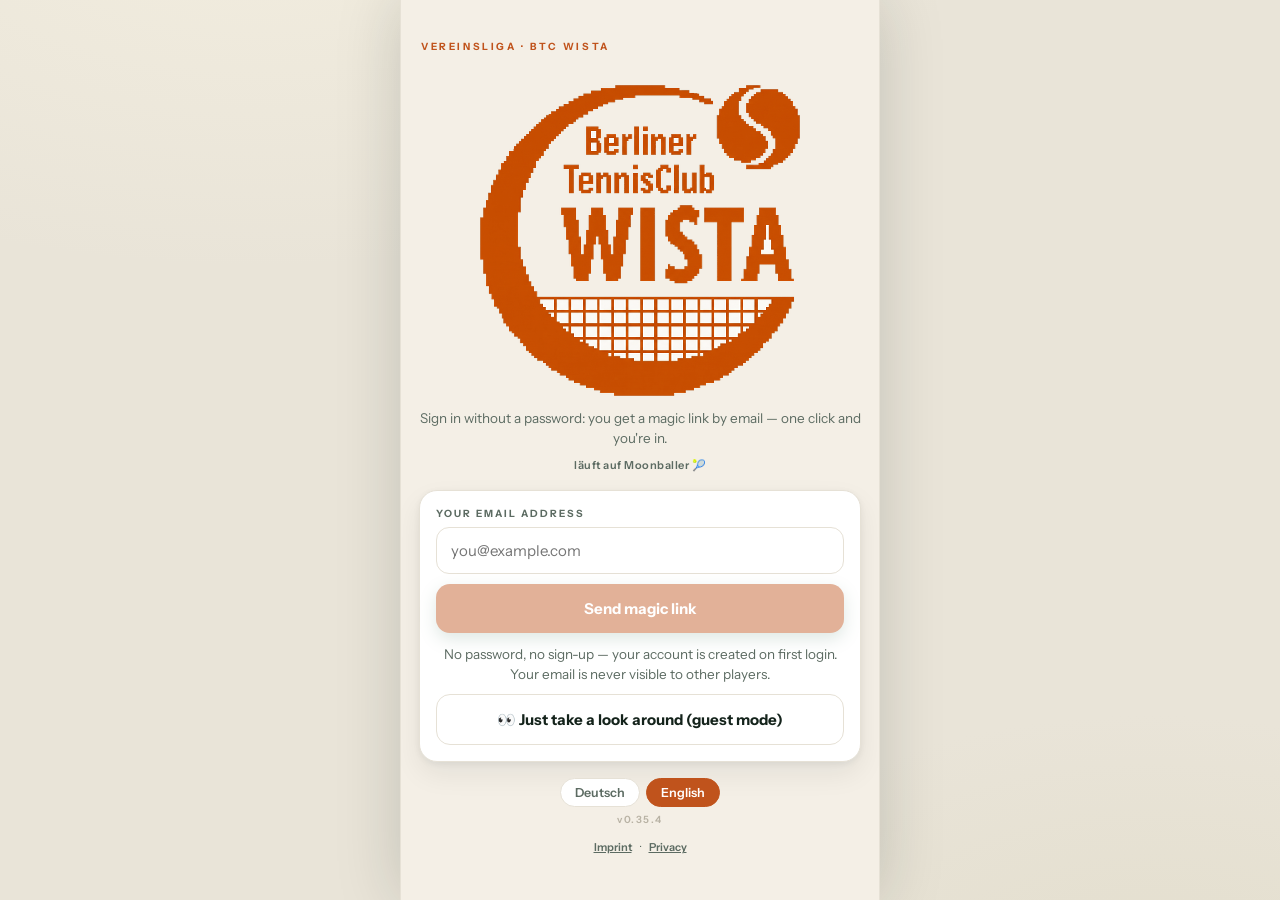
==== commit 2912efc0: "WISTA-Deployment 9db15bb" ====
--- a/wista/index.html
+++ b/wista/index.html
@@ -11,7 +11,7 @@
     <meta name="apple-mobile-web-app-status-bar-style" content="default" />
     <meta name="apple-mobile-web-app-title" content="Moonballer" />
     <title>Moonballer — Tennis-Liga Berlin</title>
-    <script type="module" crossorigin src="/wista/assets/index-Dia4oDzh.js"></script>
+    <script type="module" crossorigin src="/wista/assets/index-D1cA9GeJ.js"></script>
     <link rel="stylesheet" crossorigin href="/wista/assets/index-DB18gz4D.css">
   </head>
   <body>
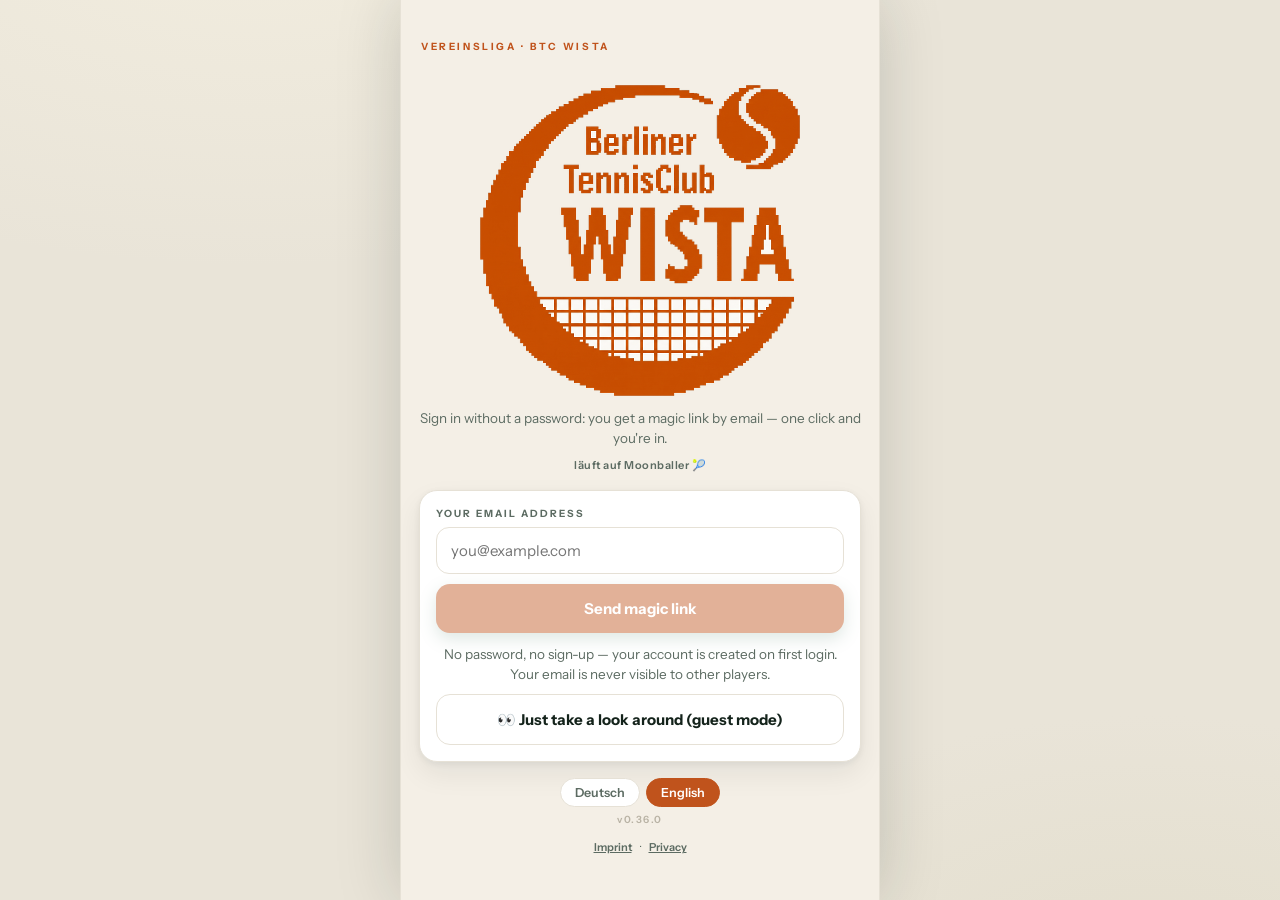
==== commit c2fdc296: "WISTA-Deployment c3f5116" ====
--- a/wista/index.html
+++ b/wista/index.html
@@ -11,7 +11,7 @@
     <meta name="apple-mobile-web-app-status-bar-style" content="default" />
     <meta name="apple-mobile-web-app-title" content="Moonballer" />
     <title>Moonballer — Tennis-Liga Berlin</title>
-    <script type="module" crossorigin src="/wista/assets/index-D1cA9GeJ.js"></script>
+    <script type="module" crossorigin src="/wista/assets/index-DOQUHtv-.js"></script>
     <link rel="stylesheet" crossorigin href="/wista/assets/index-DB18gz4D.css">
   </head>
   <body>
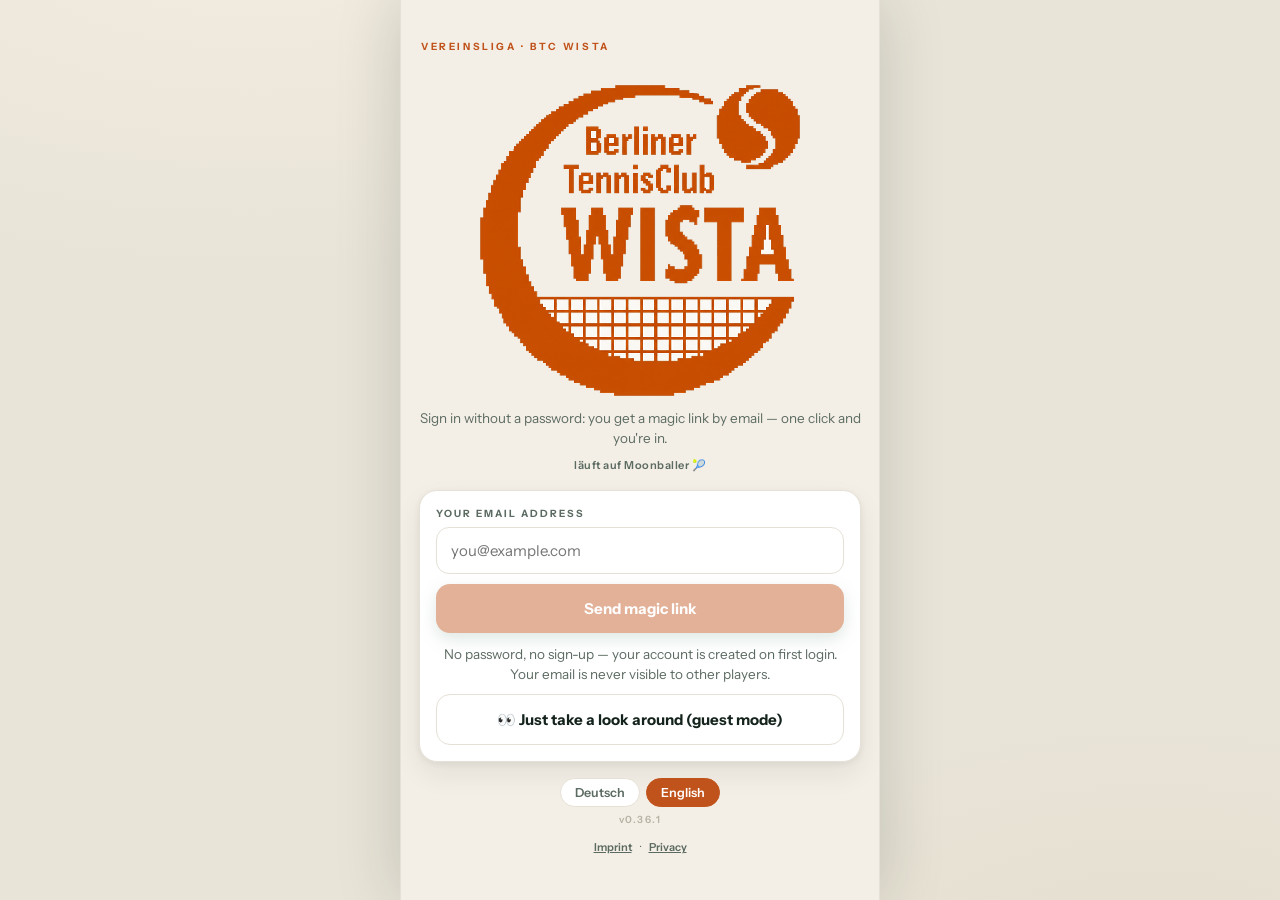
==== commit b73afc27: "WISTA-Deployment 1064c8c" ====
--- a/wista/index.html
+++ b/wista/index.html
@@ -11,7 +11,7 @@
     <meta name="apple-mobile-web-app-status-bar-style" content="default" />
     <meta name="apple-mobile-web-app-title" content="Moonballer" />
     <title>Moonballer — Tennis-Liga Berlin</title>
-    <script type="module" crossorigin src="/wista/assets/index-DOQUHtv-.js"></script>
+    <script type="module" crossorigin src="/wista/assets/index-k9Bj8EVz.js"></script>
     <link rel="stylesheet" crossorigin href="/wista/assets/index-DB18gz4D.css">
   </head>
   <body>
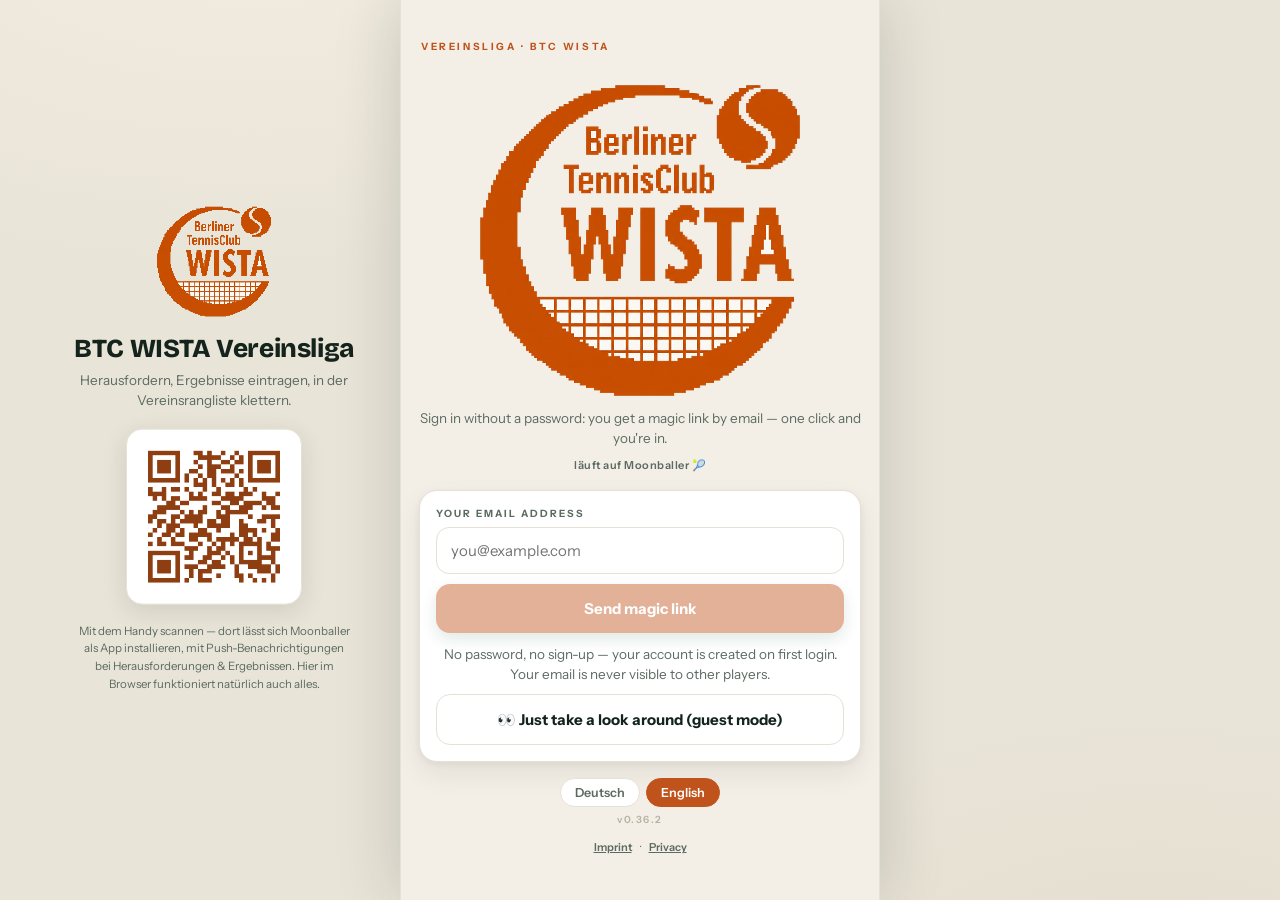
==== commit 2f15b46d: "WISTA-Deployment a32e58d" ====
--- a/wista/index.html
+++ b/wista/index.html
@@ -11,8 +11,8 @@
     <meta name="apple-mobile-web-app-status-bar-style" content="default" />
     <meta name="apple-mobile-web-app-title" content="Moonballer" />
     <title>Moonballer — Tennis-Liga Berlin</title>
-    <script type="module" crossorigin src="/wista/assets/index-k9Bj8EVz.js"></script>
-    <link rel="stylesheet" crossorigin href="/wista/assets/index-DB18gz4D.css">
+    <script type="module" crossorigin src="/wista/assets/index-MvIaFHTm.js"></script>
+    <link rel="stylesheet" crossorigin href="/wista/assets/index-DH6BdMjX.css">
   </head>
   <body>
     <div id="root"></div>
--- a/wista/assets/index-DH6BdMjX.css
+++ b/wista/assets/index-DH6BdMjX.css
@@ -0,0 +1 @@
+@font-face{font-family:Bricolage Grotesque;font-style:normal;font-display:swap;font-weight:400;src:url(/wista/assets/bricolage-grotesque-vietnamese-400-normal-B7Iv8-Rg.woff2)format("woff2"),url(/wista/assets/bricolage-grotesque-vietnamese-400-normal-Sle7MYWg.woff)format("woff");unicode-range:U+102-103,U+110-111,U+128-129,U+168-169,U+1A0-1A1,U+1AF-1B0,U+300-301,U+303-304,U+308-309,U+323,U+329,U+1EA0-1EF9,U+20AB}@font-face{font-family:Bricolage Grotesque;font-style:normal;font-display:swap;font-weight:400;src:url(/wista/assets/bricolage-grotesque-latin-ext-400-normal-D42HmrHD.woff2)format("woff2"),url(/wista/assets/bricolage-grotesque-latin-ext-400-normal-BH175q6o.woff)format("woff");unicode-range:U+100-2BA,U+2BD-2C5,U+2C7-2CC,U+2CE-2D7,U+2DD-2FF,U+304,U+308,U+329,U+1D00-1DBF,U+1E00-1E9F,U+1EF2-1EFF,U+2020,U+20A0-20AB,U+20AD-20C0,U+2113,U+2C60-2C7F,U+A720-A7FF}@font-face{font-family:Bricolage Grotesque;font-style:normal;font-display:swap;font-weight:400;src:url(/wista/assets/bricolage-grotesque-latin-400-normal-A6LyuA6R.woff2)format("woff2"),url(/wista/assets/bricolage-grotesque-latin-400-normal-D89K-qEP.woff)format("woff");unicode-range:U+??,U+131,U+152-153,U+2BB-2BC,U+2C6,U+2DA,U+2DC,U+304,U+308,U+329,U+2000-206F,U+20AC,U+2122,U+2191,U+2193,U+2212,U+2215,U+FEFF,U+FFFD}@font-face{font-family:Bricolage Grotesque;font-style:normal;font-display:swap;font-weight:600;src:url(/wista/assets/bricolage-grotesque-vietnamese-600-normal-Ipewt4hn.woff2)format("woff2"),url(/wista/assets/bricolage-grotesque-vietnamese-600-normal-BppAn7jL.woff)format("woff");unicode-range:U+102-103,U+110-111,U+128-129,U+168-169,U+1A0-1A1,U+1AF-1B0,U+300-301,U+303-304,U+308-309,U+323,U+329,U+1EA0-1EF9,U+20AB}@font-face{font-family:Bricolage Grotesque;font-style:normal;font-display:swap;font-weight:600;src:url(/wista/assets/bricolage-grotesque-latin-ext-600-normal-CN5JKkBm.woff2)format("woff2"),url(/wista/assets/bricolage-grotesque-latin-ext-600-normal-DF26P3Q7.woff)format("woff");unicode-range:U+100-2BA,U+2BD-2C5,U+2C7-2CC,U+2CE-2D7,U+2DD-2FF,U+304,U+308,U+329,U+1D00-1DBF,U+1E00-1E9F,U+1EF2-1EFF,U+2020,U+20A0-20AB,U+20AD-20C0,U+2113,U+2C60-2C7F,U+A720-A7FF}@font-face{font-family:Bricolage Grotesque;font-style:normal;font-display:swap;font-weight:600;src:url(/wista/assets/bricolage-grotesque-latin-600-normal-nxTgbNFE.woff2)format("woff2"),url(/wista/assets/bricolage-grotesque-latin-600-normal-Bw0J83-2.woff)format("woff");unicode-range:U+??,U+131,U+152-153,U+2BB-2BC,U+2C6,U+2DA,U+2DC,U+304,U+308,U+329,U+2000-206F,U+20AC,U+2122,U+2191,U+2193,U+2212,U+2215,U+FEFF,U+FFFD}@font-face{font-family:Bricolage Grotesque;font-style:normal;font-display:swap;font-weight:700;src:url(/wista/assets/bricolage-grotesque-vietnamese-700-normal-BLYPkJbo.woff2)format("woff2"),url(/wista/assets/bricolage-grotesque-vietnamese-700-normal-CHrFuVHU.woff)format("woff");unicode-range:U+102-103,U+110-111,U+128-129,U+168-169,U+1A0-1A1,U+1AF-1B0,U+300-301,U+303-304,U+308-309,U+323,U+329,U+1EA0-1EF9,U+20AB}@font-face{font-family:Bricolage Grotesque;font-style:normal;font-display:swap;font-weight:700;src:url(/wista/assets/bricolage-grotesque-latin-ext-700-normal-fBkt-7fi.woff2)format("woff2"),url(/wista/assets/bricolage-grotesque-latin-ext-700-normal-BXpPFNFj.woff)format("woff");unicode-range:U+100-2BA,U+2BD-2C5,U+2C7-2CC,U+2CE-2D7,U+2DD-2FF,U+304,U+308,U+329,U+1D00-1DBF,U+1E00-1E9F,U+1EF2-1EFF,U+2020,U+20A0-20AB,U+20AD-20C0,U+2113,U+2C60-2C7F,U+A720-A7FF}@font-face{font-family:Bricolage Grotesque;font-style:normal;font-display:swap;font-weight:700;src:url(/wista/assets/bricolage-grotesque-latin-700-normal-gtcctNPv.woff2)format("woff2"),url(/wista/assets/bricolage-grotesque-latin-700-normal-DvJDmrLu.woff)format("woff");unicode-range:U+??,U+131,U+152-153,U+2BB-2BC,U+2C6,U+2DA,U+2DC,U+304,U+308,U+329,U+2000-206F,U+20AC,U+2122,U+2191,U+2193,U+2212,U+2215,U+FEFF,U+FFFD}@font-face{font-family:Bricolage Grotesque;font-style:normal;font-display:swap;font-weight:800;src:url(/wista/assets/bricolage-grotesque-vietnamese-800-normal-RJtJa6zl.woff2)format("woff2"),url(/wista/assets/bricolage-grotesque-vietnamese-800-normal-DJ4hCX8l.woff)format("woff");unicode-range:U+102-103,U+110-111,U+128-129,U+168-169,U+1A0-1A1,U+1AF-1B0,U+300-301,U+303-304,U+308-309,U+323,U+329,U+1EA0-1EF9,U+20AB}@font-face{font-family:Bricolage Grotesque;font-style:normal;font-display:swap;font-weight:800;src:url(/wista/assets/bricolage-grotesque-latin-ext-800-normal-BimIDUhy.woff2)format("woff2"),url(/wista/assets/bricolage-grotesque-latin-ext-800-normal-CkoBqIJM.woff)format("woff");unicode-range:U+100-2BA,U+2BD-2C5,U+2C7-2CC,U+2CE-2D7,U+2DD-2FF,U+304,U+308,U+329,U+1D00-1DBF,U+1E00-1E9F,U+1EF2-1EFF,U+2020,U+20A0-20AB,U+20AD-20C0,U+2113,U+2C60-2C7F,U+A720-A7FF}@font-face{font-family:Bricolage Grotesque;font-style:normal;font-display:swap;font-weight:800;src:url(/wista/assets/bricolage-grotesque-latin-800-normal-J50vIsBe.woff2)format("woff2"),url(/wista/assets/bricolage-grotesque-latin-800-normal-Br4b-5gk.woff)format("woff");unicode-range:U+??,U+131,U+152-153,U+2BB-2BC,U+2C6,U+2DA,U+2DC,U+304,U+308,U+329,U+2000-206F,U+20AC,U+2122,U+2191,U+2193,U+2212,U+2215,U+FEFF,U+FFFD}@font-face{font-family:Instrument Sans;font-style:normal;font-display:swap;font-weight:400;src:url(/wista/assets/instrument-sans-latin-ext-400-normal-Q_nF8v4l.woff2)format("woff2"),url(/wista/assets/instrument-sans-latin-ext-400-normal-r32jotim.woff)format("woff");unicode-range:U+100-2BA,U+2BD-2C5,U+2C7-2CC,U+2CE-2D7,U+2DD-2FF,U+304,U+308,U+329,U+1D00-1DBF,U+1E00-1E9F,U+1EF2-1EFF,U+2020,U+20A0-20AB,U+20AD-20C0,U+2113,U+2C60-2C7F,U+A720-A7FF}@font-face{font-family:Instrument Sans;font-style:normal;font-display:swap;font-weight:400;src:url(/wista/assets/instrument-sans-latin-400-normal-DRC__1Mx.woff2)format("woff2"),url(/wista/assets/instrument-sans-latin-400-normal-D1W7dsQl.woff)format("woff");unicode-range:U+??,U+131,U+152-153,U+2BB-2BC,U+2C6,U+2DA,U+2DC,U+304,U+308,U+329,U+2000-206F,U+20AC,U+2122,U+2191,U+2193,U+2212,U+2215,U+FEFF,U+FFFD}@font-face{font-family:Instrument Sans;font-style:normal;font-display:swap;font-weight:500;src:url(/wista/assets/instrument-sans-latin-ext-500-normal-CTEe1bJa.woff2)format("woff2"),url(/wista/assets/instrument-sans-latin-ext-500-normal-CAxz3nsc.woff)format("woff");unicode-range:U+100-2BA,U+2BD-2C5,U+2C7-2CC,U+2CE-2D7,U+2DD-2FF,U+304,U+308,U+329,U+1D00-1DBF,U+1E00-1E9F,U+1EF2-1EFF,U+2020,U+20A0-20AB,U+20AD-20C0,U+2113,U+2C60-2C7F,U+A720-A7FF}@font-face{font-family:Instrument Sans;font-style:normal;font-display:swap;font-weight:500;src:url(/wista/assets/instrument-sans-latin-500-normal-Dk9ku72i.woff2)format("woff2"),url(/wista/assets/instrument-sans-latin-500-normal-Z6ESRlEs.woff)format("woff");unicode-range:U+??,U+131,U+152-153,U+2BB-2BC,U+2C6,U+2DA,U+2DC,U+304,U+308,U+329,U+2000-206F,U+20AC,U+2122,U+2191,U+2193,U+2212,U+2215,U+FEFF,U+FFFD}@font-face{font-family:Instrument Sans;font-style:italic;font-display:swap;font-weight:500;src:url(/wista/assets/instrument-sans-latin-ext-500-italic-CYmgUtJz.woff2)format("woff2"),url(/wista/assets/instrument-sans-latin-ext-500-italic-BJlniOy5.woff)format("woff");unicode-range:U+100-2BA,U+2BD-2C5,U+2C7-2CC,U+2CE-2D7,U+2DD-2FF,U+304,U+308,U+329,U+1D00-1DBF,U+1E00-1E9F,U+1EF2-1EFF,U+2020,U+20A0-20AB,U+20AD-20C0,U+2113,U+2C60-2C7F,U+A720-A7FF}@font-face{font-family:Instrument Sans;font-style:italic;font-display:swap;font-weight:500;src:url(/wista/assets/instrument-sans-latin-500-italic-dJ09OWzu.woff2)format("woff2"),url(/wista/assets/instrument-sans-latin-500-italic-AA1cAicB.woff)format("woff");unicode-range:U+??,U+131,U+152-153,U+2BB-2BC,U+2C6,U+2DA,U+2DC,U+304,U+308,U+329,U+2000-206F,U+20AC,U+2122,U+2191,U+2193,U+2212,U+2215,U+FEFF,U+FFFD}@font-face{font-family:Instrument Sans;font-style:normal;font-display:swap;font-weight:600;src:url(/wista/assets/instrument-sans-latin-ext-600-normal-BsaQcF38.woff2)format("woff2"),url(/wista/assets/instrument-sans-latin-ext-600-normal-DMks36a2.woff)format("woff");unicode-range:U+100-2BA,U+2BD-2C5,U+2C7-2CC,U+2CE-2D7,U+2DD-2FF,U+304,U+308,U+329,U+1D00-1DBF,U+1E00-1E9F,U+1EF2-1EFF,U+2020,U+20A0-20AB,U+20AD-20C0,U+2113,U+2C60-2C7F,U+A720-A7FF}@font-face{font-family:Instrument Sans;font-style:normal;font-display:swap;font-weight:600;src:url(/wista/assets/instrument-sans-latin-600-normal-B7fBEWYG.woff2)format("woff2"),url(/wista/assets/instrument-sans-latin-600-normal-B9e8oLYv.woff)format("woff");unicode-range:U+??,U+131,U+152-153,U+2BB-2BC,U+2C6,U+2DA,U+2DC,U+304,U+308,U+329,U+2000-206F,U+20AC,U+2122,U+2191,U+2193,U+2212,U+2215,U+FEFF,U+FFFD}@font-face{font-family:Instrument Sans;font-style:normal;font-display:swap;font-weight:700;src:url(/wista/assets/instrument-sans-latin-ext-700-normal-ClYbKGw-.woff2)format("woff2"),url(/wista/assets/instrument-sans-latin-ext-700-normal-BQc-7cTM.woff)format("woff");unicode-range:U+100-2BA,U+2BD-2C5,U+2C7-2CC,U+2CE-2D7,U+2DD-2FF,U+304,U+308,U+329,U+1D00-1DBF,U+1E00-1E9F,U+1EF2-1EFF,U+2020,U+20A0-20AB,U+20AD-20C0,U+2113,U+2C60-2C7F,U+A720-A7FF}@font-face{font-family:Instrument Sans;font-style:normal;font-display:swap;font-weight:700;src:url(/wista/assets/instrument-sans-latin-700-normal-CYfAanHo.woff2)format("woff2"),url(/wista/assets/instrument-sans-latin-700-normal-DfAjL1vF.woff)format("woff");unicode-range:U+??,U+131,U+152-153,U+2BB-2BC,U+2C6,U+2DA,U+2DC,U+304,U+308,U+329,U+2000-206F,U+20AC,U+2122,U+2191,U+2193,U+2212,U+2215,U+FEFF,U+FFFD}:root{--court:#1e5c3c;--court-deep:#14432b;--clay:#d9531e;--clay-soft:#f8e3d7;--lime:#cde84a;--paper:#faf7f1;--card:#fff;--ink:#14231b;--ink-soft:#5c6b62;--line:#e6e1d6;--gold:#d9a62e;--silver:#8e9aa6;--bronze:#b0713b;--win:#1e7b4e;--loss:#c24328;--r:18px;--shadow:0 2px 6px #14231b0f, 0 12px 28px #14231b12;--font-display:"Bricolage Grotesque", sans-serif;--font-body:"Instrument Sans", sans-serif}:root.wista{--court:#c0531c;--court-deep:#8f3c12;--clay:#c0531c;--clay-soft:#f7e4d6;--lime:#e8a15c;--paper:#f4efe6;--win:#b5551f}*{box-sizing:border-box;-webkit-tap-highlight-color:transparent;margin:0;padding:0}html,body,#root{height:100%}body{font-family:var(--font-body);color:var(--ink);background:#e9e4d8}.shell{width:100%;max-width:480px;height:100%;padding-top:env(safe-area-inset-top,0px);background:var(--paper);flex-direction:column;margin:0 auto;display:flex;position:relative;overflow:hidden}@media (width>=520px){body{background:radial-gradient(1200px 600px at 20% -10%,#f2eddf 0%,#0000 60%),radial-gradient(900px 500px at 90% 110%,#e3decd 0%,#0000 55%),#e9e4d8}.shell{border-left:1px solid var(--line);border-right:1px solid var(--line);height:100%;box-shadow:0 0 60px #14231b2e}}.desktop-side{display:none}@media (width>=1180px){.desktop-side{text-align:center;width:300px;display:block;position:fixed;top:50%;right:calc(50% + 276px);transform:translateY(-50%)}.desktop-side .ds-logo{width:auto;height:110px;image-rendering:pixelated}.desktop-side .ds-ball{width:auto;height:72px;image-rendering:pixelated}.desktop-side .ds-title{font-family:var(--font-display);color:var(--ink);letter-spacing:-.4px;margin:12px 0 6px;font-size:26px;font-weight:800}.desktop-side .ds-sub{color:var(--ink-soft);margin:0 8px;font-size:13.5px;line-height:1.5}.desktop-side .ds-qr{border:1px solid var(--line);background:#fff;border-radius:16px;margin-top:18px;padding:12px;display:inline-block;box-shadow:0 6px 24px #14231b1f}.desktop-side .ds-qr img{width:150px;height:150px;display:block}.desktop-side .ds-hint{color:var(--ink-soft);margin:14px 14px 0;font-size:11.5px;line-height:1.55}}.view{scrollbar-width:none;flex:1;padding:0 18px 110px;overflow:hidden auto}.view::-webkit-scrollbar{display:none}.screen{animation:.35s cubic-bezier(.2,.7,.2,1) screenIn}@keyframes screenIn{0%{opacity:0;transform:translateY(14px)}to{opacity:1;transform:none}}.eyebrow{letter-spacing:2.6px;text-transform:uppercase;color:var(--clay);margin-bottom:6px;font-size:10px;font-weight:700}h1.screen-title{font-family:var(--font-display);letter-spacing:-.5px;text-transform:uppercase;font-size:30px;font-style:italic;font-weight:800;line-height:1.02}.screen-head{padding:26px 2px 18px}.screen-head.with-club-logo{justify-content:space-between;align-items:flex-start;gap:12px;display:flex}.screen-head.with-club-logo .sh-text{flex:1;min-width:0}.screen-head .sh-club-logo{width:auto;height:46px;image-rendering:pixelated;flex:none;margin-top:4px}.sub{color:var(--ink-soft);margin-top:6px;font-size:13.5px;line-height:1.45}.card{background:var(--card);border:1px solid var(--line);border-radius:var(--r);box-shadow:var(--shadow);margin-bottom:14px;padding:16px}.invite-card{background:linear-gradient(0deg,var(--clay-soft),#fffdfa);border-color:#f0cdb6}.season-banner{border-left:3px solid var(--court);background:linear-gradient(90deg,#eaf3ec,#fffdfa)}.char-cell{position:relative}.char-cell.bronze{border-bottom:2px solid var(--bronze)}.char-cell.silber{border-bottom:2px solid var(--silver)}.char-cell.gold{border-bottom:2px solid var(--gold)}.char-cell.creator{border-bottom:2px solid var(--clay);box-shadow:0 0 0 1.5px var(--clay) inset}.char-cell.locked img{filter:grayscale()brightness(.65);opacity:.45}.char-cell.locked{cursor:not-allowed}.cell-lock{filter:drop-shadow(0 1px 1px #0006);font-size:12px;position:absolute;top:3px;right:4px}.btn-danger-link{width:100%;font-family:var(--font-body);color:var(--loss);opacity:.75;cursor:pointer;text-align:center;background:0 0;border:none;margin-top:14px;padding:8px;font-size:12px;font-weight:600;transition:opacity .2s;display:block}.btn-danger-link:hover{opacity:1;text-decoration:underline}.notify-toggle{border-bottom:1px solid var(--line);cursor:pointer;justify-content:space-between;align-items:center;gap:14px;margin-bottom:6px;padding:12px 0;display:flex}.notify-toggle>span:first-child{flex-direction:column;gap:3px;display:flex}.notify-toggle b{font-size:13.5px;font-weight:700}.notify-toggle input{width:20px;height:20px;accent-color:var(--court);cursor:pointer;flex:none}.streak-pill{background:var(--clay-soft);color:var(--clay);border:1px solid #f0cdb6;margin-top:8px;font-weight:700}.h2h-score{justify-content:center;align-items:center;gap:20px;padding:6px 0 14px;display:flex}.h2h-side{flex-direction:column;align-items:center;gap:2px;min-width:64px;display:flex}.h2h-side b{font-family:var(--font-display);color:var(--ink-soft);font-size:34px;font-weight:800;line-height:1}.h2h-side.lead b{color:var(--court)}.h2h-side span{color:var(--ink-soft);font-size:12px}.h2h-colon{font-family:var(--font-display);color:var(--line);font-size:26px;font-weight:800}.card-label{letter-spacing:2px;text-transform:uppercase;color:var(--ink-soft);margin-bottom:10px;font-size:10px;font-weight:700}.hero{color:#fff6ee;box-shadow:var(--shadow);background:linear-gradient(150deg,#e07a31 0%,#c75e22 90%);border-radius:22px;margin-bottom:14px;padding:20px 18px 18px;position:relative;overflow:hidden}.hero>*{z-index:1;position:relative}.hero:before{content:"";pointer-events:none;opacity:.8;background:url("data:image/svg+xml,%3Csvg xmlns='http://www.w3.org/2000/svg' viewBox='0 0 440 240' preserveAspectRatio='xMidYMid slice'%3E%3Cg transform='rotate(-24 220 120)' stroke='%23ffffff' stroke-width='6' fill='none'%3E%3Cline x1='-300' y1='10' x2='740' y2='10'/%3E%3Cline x1='-300' y1='206' x2='740' y2='206'/%3E%3Cline x1='-24' y1='-300' x2='-24' y2='540'/%3E%3Cline x1='8' y1='-300' x2='8' y2='540'/%3E%3Cline x1='300' y1='206' x2='300' y2='180'/%3E%3C/g%3E%3C/svg%3E") 50%/cover no-repeat;position:absolute;inset:0}.hero:after{content:"";opacity:.12;pointer-events:none;mix-blend-mode:overlay;background-image:url("data:image/svg+xml,%3Csvg xmlns='http://www.w3.org/2000/svg' width='120' height='120'%3E%3Cfilter id='n'%3E%3CfeTurbulence baseFrequency='.9' numOctaves='2'/%3E%3C/filter%3E%3Crect width='120' height='120' filter='url(%23n)'/%3E%3C/svg%3E");position:absolute;inset:0}.hero .greet{opacity:.85;justify-content:space-between;align-items:center;gap:8px;font-size:13px;display:flex}.hero-click{cursor:pointer;transition:transform .15s}.hero-click:active{transform:scale(.99)}.hero-cta{letter-spacing:.5px;opacity:.9;background:#fff2;border:1px solid #fff3;border-radius:99px;flex:none;padding:4px 10px;font-size:11px;font-weight:700}.hero .rank-row{z-index:1;align-items:center;gap:14px;margin-top:12px;display:flex;position:relative}.hero .points{font-family:var(--font-display);letter-spacing:-1px;font-size:44px;font-weight:800;line-height:1}.hero .points small{letter-spacing:.5px;opacity:.8;font-size:13px;font-style:normal;font-weight:600}.hero .delta{color:var(--lime);margin-top:6px;font-size:13px;font-weight:700}.progress-wrap{z-index:1;margin-top:16px;position:relative}.progress-meta{opacity:.85;letter-spacing:.4px;justify-content:space-between;margin-bottom:6px;font-size:11px;font-weight:600;display:flex}.progress{background:#ffffff2b;border-radius:99px;height:8px;overflow:hidden}.progress i{background:linear-gradient(90deg,var(--lime),#eaf77f);border-radius:99px;height:100%;transition:width 1s cubic-bezier(.2,.7,.2,1) .15s;display:block}.medal{--c1:#c9cdd4;--c2:#7e8893;background:radial-gradient(circle at 32% 28%,var(--c1),var(--c2) 78%);width:54px;height:54px;font-family:var(--font-display);color:#fff;text-shadow:0 1px 2px #00000059;border-radius:50%;flex:none;justify-content:center;align-items:center;font-size:19px;font-weight:800;display:flex;position:relative;box-shadow:inset 0 2px 4px #ffffff80,inset 0 -3px 6px #00000030,0 3px 8px #14231b40}.medal:after{content:"";border:1.5px dashed #ffffff59;border-radius:50%;position:absolute;inset:4px}.medal.gold{--c1:#f2ce6b;--c2:#b27e17}.medal.silver{--c1:#d7dee6;--c2:#7c8895}.medal.newcomer{--c1:#9fd98a;--c2:#3e7c4a}.medal.league{--c1:#5b8a3e;--c2:#3e6b34;text-shadow:none}.medal.league:after{border-color:#ffffff40}.medal.sm{width:38px;height:38px;font-size:13px}.medal.lg{width:84px;height:84px;font-size:30px}.medal.league.lg{font-size:38px}.tier-chip{letter-spacing:1.6px;text-transform:uppercase;border-radius:99px;align-items:center;gap:6px;padding:5px 12px;font-size:11px;font-weight:700;display:inline-flex}.tier-chip.silver{color:#5a6774;background:#edf1f5;border:1px solid #d4dce4}.tier-chip.gold{color:#8f6410;background:#fbf0d3;border:1px solid #ebd79b}.tier-chip.newcomer{color:#3e6b34;background:#e9f5e3;border:1px solid #c9e4be}.match-next{align-items:center;gap:14px;display:flex}.date-block{text-align:center;background:var(--clay-soft);width:58px;color:var(--clay);border:1px solid #f0cdb6;border-radius:14px;flex:none;padding:8px 4px}.date-block b{font-family:var(--font-display);font-size:22px;font-weight:800;line-height:1;display:block}.date-block span{letter-spacing:1.5px;text-transform:uppercase;font-size:10px;font-weight:700}.match-next .info{flex:1;min-width:0}.match-next .vs{font-size:15px;font-weight:700}.meta{color:var(--ink-soft);margin-top:3px;font-size:12.5px;line-height:1.45}.pill{background:var(--paper);border:1px solid var(--line);color:var(--ink-soft);border-radius:99px;margin-top:7px;padding:3px 9px;font-size:11px;font-weight:600;display:inline-block}.req{border-top:1px solid var(--line);align-items:center;gap:12px;padding:12px 0;display:flex}.req:first-of-type{border-top:none;padding-top:2px}.avatar{color:#fff;letter-spacing:.5px;border-radius:50%;flex:none;justify-content:center;align-items:center;width:42px;height:42px;font-size:14px;font-weight:700;display:flex}.req .who{flex:1;min-width:0}.req .who b{font-size:14px}.req-actions{gap:8px;display:flex}.btn-ico{cursor:pointer;border:none;border-radius:50%;justify-content:center;align-items:center;width:36px;height:36px;font-size:15px;transition:transform .15s;display:flex}.btn-ico:active{transform:scale(.88)}.btn-ico.yes{background:var(--court);color:#fff}.btn-ico.no{background:var(--paper);border:1.5px solid var(--line);color:var(--ink-soft)}.feed-item{border-top:1px solid var(--line);gap:11px;padding:11px 0;font-size:13.5px;line-height:1.45;display:flex}.feed-item:first-of-type{border-top:none;padding-top:2px}.feed-item .ico{background:var(--paper);border:1px solid var(--line);border-radius:10px;flex:none;justify-content:center;align-items:center;width:30px;height:30px;font-size:14px;display:flex}.feed-item time{color:var(--ink-soft);margin-top:2px;font-size:11px;display:block}.feed-click{cursor:pointer}.feed-detail{background:var(--paper);border:1px solid var(--line);border-radius:12px;margin-top:8px;padding:10px 12px}.feed-detail .score-line{font-family:var(--font-display);letter-spacing:.5px;font-size:16px;font-weight:800}.feed-detail .delta-line{font-family:var(--font-body);color:var(--ink-soft);letter-spacing:0;font-size:12px;font-weight:600}.rank-click{cursor:pointer;transition:transform .1s}.rank-click:active{transform:scale(.985)}.btn{cursor:pointer;width:100%;font-family:var(--font-body);border:none;border-radius:14px;justify-content:center;align-items:center;gap:8px;padding:15px;font-size:15px;font-weight:700;transition:transform .15s,box-shadow .15s,opacity .2s;display:flex}.btn:active{transform:scale(.97)}.btn:disabled{opacity:.45;cursor:not-allowed}.btn-primary{background:var(--clay);color:#fff;box-shadow:0 6px 16px #d9531e59}.btn-ghost{border:1.5px solid var(--line);color:var(--ink);background:0 0}.btn-court{background:var(--court);color:#fff;box-shadow:0 6px 16px #1e5c3c4d}.btn-sm{border-radius:11px;width:auto;padding:9px 16px;font-size:13px}.seg{background:#efebe0;border-radius:13px;margin-bottom:14px;padding:4px;display:flex}.seg button{cursor:pointer;font-family:var(--font-body);color:var(--ink-soft);background:0 0;border:none;border-radius:10px;flex:1;padding:9px;font-size:13px;font-weight:700;transition:all .2s}.seg button.on{color:var(--ink);background:#fff;box-shadow:0 2px 6px #14231b1f}.search-field{align-items:center;margin-bottom:10px;display:flex;position:relative}.search-field .search-ico{opacity:.45;pointer-events:none;font-size:13px;position:absolute;left:13px}.search-field input{border:1.5px solid var(--line);width:100%;font-family:var(--font-body);color:var(--ink);background:#fff;border-radius:99px;outline:none;padding:11px 38px 11px 36px;font-size:14px;transition:border-color .2s}.search-field input:focus{border-color:var(--court)}.search-field .search-clear{width:24px;height:24px;color:var(--ink-soft);cursor:pointer;background:#efebe0;border:none;border-radius:50%;justify-content:center;align-items:center;font-size:11px;display:flex;position:absolute;right:8px}.chips{scrollbar-width:none;gap:8px;padding:2px 2px 12px;display:flex;overflow-x:auto}.chips::-webkit-scrollbar{display:none}.chips.wrap{flex-wrap:wrap;overflow:visible}.chip{border:1.5px solid var(--line);font-family:var(--font-body);color:var(--ink-soft);cursor:pointer;background:#fff;border-radius:99px;flex:none;padding:8px 14px;font-size:12.5px;font-weight:600;transition:all .2s}.chip.on{background:var(--ink);border-color:var(--ink);color:#fff}.chip-dot{background:var(--clay);vertical-align:1px;border-radius:50%;width:7px;height:7px;margin-left:6px;display:inline-block}.potm-card{border-left:3px solid var(--clay)}.admin-card{border-left:3px solid var(--court)}.admin-grid{grid-template-columns:repeat(3,minmax(0,1fr));gap:10px 8px;display:grid}.admin-grid>div{text-align:center;border:1px solid var(--line);background:#f7f5ee;border-radius:12px;padding:9px 4px}.admin-grid b{font-family:var(--font-display);font-size:19px;font-weight:800;line-height:1.1;display:block}.admin-grid span{color:var(--ink-soft);letter-spacing:.3px;margin-top:2px;font-size:9.5px;display:block}.playweek-card .feed-item{align-items:center;gap:12px}.playweek-card .feed-item>button{flex:none;margin-left:auto}.playweek-card.on{border-left:3px solid var(--lime,#cde84a);background:#fbfdf2}.ready-pill{color:#5b7a1e;background:#f2f9dda0;border:1px solid #d9eba8;border-radius:99px;margin-top:4px;padding:2px 8px;font-size:10.5px;font-weight:700;display:inline-block}.field{margin-bottom:14px}.field label{letter-spacing:2px;text-transform:uppercase;color:var(--ink-soft);margin-bottom:7px;font-size:10px;font-weight:700;display:block}.field input[type=text],.field input[type=number],.field select{border:1.5px solid var(--line);width:100%;font-family:var(--font-body);color:var(--ink);background:#fff;border-radius:13px;outline:none;padding:13px 14px;font-size:15px;transition:border-color .2s}.field input:focus,.field select:focus{border-color:var(--court)}.tier-head{font-family:var(--font-display);letter-spacing:1px;text-transform:uppercase;align-items:center;gap:10px;margin:18px 2px 10px;font-size:15px;font-style:italic;font-weight:800;display:flex}.tier-head .line{border-radius:2px;flex:1;height:2px}.tier-head.gold{color:#8f6410}.tier-head.gold .line{background:linear-gradient(90deg,var(--gold),transparent)}.tier-head.silver{color:#5a6774}.tier-head.silver .line{background:linear-gradient(90deg,var(--silver),transparent)}.tier-head.newcomer{color:#3e6b34}.tier-head.newcomer .line{background:linear-gradient(90deg,#7cb86a,#0000)}.rank-item{border:1px solid var(--line);background:#fff;border-radius:15px;align-items:center;gap:12px;margin-bottom:8px;padding:11px 13px;display:flex;box-shadow:0 1px 3px #14231b0d}.rank-item .pos{text-align:center;width:26px;font-family:var(--font-display);color:var(--ink-soft);flex:none;justify-content:center;align-items:center;font-size:15px;font-style:italic;font-weight:800;display:flex}.rank-item .who{flex:1;min-width:0}.rank-item .who b{font-size:14px;display:block}.rank-item .who span{color:var(--ink-soft);font-size:11.5px}.rank-item .who .nc-tag{color:#3e6b34;font-weight:600}.rank-item .pts{font-family:var(--font-display);letter-spacing:-.3px;font-size:16px;font-weight:800}.rank-item .trend{text-align:right;width:34px;font-size:11px;font-weight:700}.trend.up{color:var(--win)}.trend.down{color:var(--loss)}.trend.flat{color:var(--ink-soft)}.rank-item.me{border:2px solid var(--clay);background:linear-gradient(#fffdfa,#fdf3ec);box-shadow:0 4px 14px #d9531e2e}.rank-item.me .pos{color:var(--clay)}.player-card{align-items:center;gap:13px;display:flex}.player-card .who{flex:1;min-width:0}.player-card .who b{font-size:15px}.match-quality{text-align:center;background:#edf6ef;border:1px solid #cfe5d5;border-radius:12px;flex:none;padding:6px 10px}.match-quality b{font-family:var(--font-display);color:var(--win);font-size:16px;font-weight:800;display:block}.match-quality span{letter-spacing:1px;text-transform:uppercase;color:#5f8a6e;font-size:9px;font-weight:700}.home-court{color:var(--ink-soft);flex-wrap:wrap;align-items:center;gap:7px;margin-top:6px;font-size:11.5px;font-weight:600;display:flex}.book{letter-spacing:.8px;text-transform:uppercase;white-space:nowrap;border-radius:5px;padding:2.5px 7px;font-size:9px;font-weight:700}.book.yes{color:var(--win);background:#edf6ef;border:1px solid #cfe5d5}.book.no{border:1px solid var(--line);color:var(--ink-soft);background:#f3f1ea}.avail{flex-wrap:wrap;gap:5px;margin-top:7px;display:flex}.avail span{background:var(--paper);border:1px solid var(--line);color:var(--ink-soft);border-radius:6px;padding:3px 8px;font-size:10.5px;font-weight:600}.player-foot{border-top:1px solid var(--line);gap:9px;margin-top:13px;padding-top:13px;display:flex}.slot{border:1.5px solid var(--line);cursor:pointer;background:#fff;border-radius:13px;align-items:center;gap:12px;margin-bottom:9px;padding:12px 14px;transition:all .2s;display:flex}.slot .r{border:2px solid var(--line);border-radius:50%;flex:none;width:20px;height:20px;margin-left:auto;transition:all .2s}.slot.on{border-color:var(--court);background:#f0f6f1}.slot.on .r{border-color:var(--court);background:radial-gradient(circle,var(--court) 45%,transparent 50%)}.slot b{font-size:14px;display:block}.slot span{color:var(--ink-soft);font-size:12px}.chat-list{scrollbar-width:thin;flex-direction:column;max-height:320px;padding:2px 0 6px;display:flex;overflow-y:auto}.chat-input{border-top:1px solid var(--line);gap:8px;padding-top:10px;display:flex}.chat-input input{border:1.5px solid var(--line);min-width:0;font-family:var(--font-body);color:var(--ink);background:#fff;border-radius:12px;outline:none;flex:1;padding:11px 13px;font-size:14px;transition:border-color .2s}.chat-input input:focus{border-color:var(--court)}.custom-when{gap:8px;margin-top:9px;display:flex}.custom-when input,.custom-when select{border:1.5px solid var(--line);min-width:0;font-family:var(--font-body);color:var(--ink);background:#fff;border-radius:10px;outline:none;flex:1;padding:9px 10px;font-size:13.5px;font-weight:600;transition:border-color .2s}.custom-when input:focus,.custom-when select:focus{border-color:var(--court)}.bubble{border-radius:16px;max-width:82%;margin-bottom:8px;padding:10px 13px;font-size:13.5px;line-height:1.45}.bubble.them{background:#efebe0;border-bottom-left-radius:5px}.bubble.me{background:var(--court);color:#fff;border-bottom-right-radius:5px;margin-left:auto}.bubble time{opacity:.6;margin-top:3px;font-size:10px;display:block}.score-grid{grid-template-columns:1fr auto auto auto;align-items:center;gap:8px 10px;margin:6px 0 4px;display:grid}.score-grid .head{letter-spacing:1.5px;text-transform:uppercase;color:var(--ink-soft);text-align:center;font-size:10px;font-weight:700}.score-grid .name{align-items:center;gap:8px;font-size:13.5px;font-weight:700;display:flex}.stepper{border:1.5px solid var(--line);background:#fff;border-radius:11px;align-items:center;display:flex;overflow:hidden}.stepper.invalid{border-color:var(--loss);background:#fbede8}.stepper.invalid output{color:var(--loss)}.stepper button{cursor:pointer;width:26px;height:34px;color:var(--ink-soft);background:0 0;border:none;font-size:15px;font-weight:700}.stepper output{text-align:center;width:24px;font-family:var(--font-display);font-size:16px;font-weight:800}.elo-preview{border:1px solid var(--line);border-radius:14px;margin-top:14px;display:flex;overflow:hidden}.elo-preview>div{text-align:center;flex:1;padding:13px}.elo-preview .win-side{background:#edf6ef}.elo-preview .loss-side{border-left:1px solid var(--line);background:#fbede8}.elo-preview b{font-family:var(--font-display);font-size:22px;font-weight:800;display:block}.elo-preview .win-side b{color:var(--win)}.elo-preview .loss-side b{color:var(--loss)}.elo-preview span{letter-spacing:1.2px;text-transform:uppercase;color:var(--ink-soft);font-size:10px;font-weight:700}.notice{color:#6b5a1e;background:#fbf6e7;border:1px solid #ebdca8;border-radius:13px;align-items:flex-start;gap:10px;margin-top:13px;padding:12px 13px;font-size:12.5px;line-height:1.5;display:flex}.profile-top{text-align:center;flex-direction:column;align-items:center;padding:8px 0 4px;display:flex}.profile-top h2{font-family:var(--font-display);letter-spacing:-.3px;margin-top:12px;font-size:24px;font-weight:800}.stat-row{grid-template-columns:repeat(3,1fr);gap:9px;width:100%;margin:16px 0 0;display:grid}.stat{border:1px solid var(--line);text-align:center;background:#fff;border-radius:14px;padding:12px 6px}.stat b{font-family:var(--font-display);letter-spacing:-.4px;font-size:21px;font-weight:800;display:block}.stat span{letter-spacing:1.4px;text-transform:uppercase;color:var(--ink-soft);font-size:9.5px;font-weight:700}.form-dots{justify-content:center;gap:6px;margin-top:4px;display:flex}.form-dots i{color:#fff;border-radius:9px;justify-content:center;align-items:center;width:26px;height:26px;font-size:11px;font-style:normal;font-weight:800;display:flex}.form-dots i.w{background:var(--win)}.form-dots i.l{color:#8a7a6b;background:#d8c9bc}.hist{border-top:1px solid var(--line);align-items:center;gap:11px;padding:11px 0;font-size:13.5px;display:flex}.hist:first-of-type{border-top:none;padding-top:2px}.hist .res{width:30px;height:30px;font-family:var(--font-display);color:#fff;border-radius:10px;flex:none;justify-content:center;align-items:center;font-size:13px;font-weight:800;display:flex}.hist .res.w{background:var(--win)}.hist .res.l{background:var(--loss)}.hist .who{flex:1;min-width:0}.hist .who span{color:var(--ink-soft);font-size:11.5px;display:block}.hist .pts{font-weight:800;font-family:var(--font-display);font-size:14px}.hist .pts.up{color:var(--win)}.hist .pts.down{color:var(--loss)}nav.tabbar{z-index:20;padding:8px 8px calc(12px + env(safe-area-inset-bottom));border-top:1px solid var(--line);-webkit-backdrop-filter:blur(8px);backdrop-filter:blur(8px);background:linear-gradient(#fffe,#fff 25%);justify-content:space-around;align-items:flex-end;display:flex;position:absolute;bottom:0;left:0;right:0}nav.tabbar button{cursor:pointer;font-family:var(--font-body);color:#9aa69d;letter-spacing:.6px;text-transform:uppercase;background:0 0;border:none;flex-direction:column;flex:1;align-items:center;gap:3px;padding:5px 0;font-size:9.5px;font-weight:700;transition:color .2s;display:flex;position:relative}nav.tabbar button .glyph{filter:grayscale();opacity:.55;font-size:20px;line-height:1;transition:all .2s}nav.tabbar button .tab-badge{background:var(--clay);color:#fff;border:1.5px solid #fff;border-radius:99px;justify-content:center;align-items:center;min-width:16px;height:16px;padding:0 4px;font-size:10px;font-weight:800;line-height:1;display:flex;position:absolute;top:0;left:calc(50% + 6px)}nav.tabbar button.on{color:var(--court)}nav.tabbar button.on .glyph{filter:none;opacity:1;transform:translateY(-2px)}nav.tabbar .fab{cursor:pointer;background:0 0;border:none;border-radius:50%;flex:none;justify-content:center;align-items:center;width:56px;height:56px;margin:0 4px;font-size:23px;transition:transform .15s;display:flex;position:relative;transform:translateY(-14px);box-shadow:0 6px 14px #14231b47}nav.tabbar .fab:active{transform:translateY(-14px)scale(.92)}nav.tabbar .fab .fab-ball{pointer-events:none;width:54px;height:54px;display:block}.toast{z-index:40;background:var(--ink);color:#fff;opacity:0;pointer-events:none;border-radius:14px;align-items:center;gap:10px;padding:13px 16px;font-size:13.5px;font-weight:600;transition:all .3s cubic-bezier(.2,.7,.2,1);display:flex;position:absolute;bottom:104px;left:16px;right:16px;transform:translateY(18px);box-shadow:0 14px 30px #14231b66}.toast.show{opacity:1;transform:none}.toast .tick{color:var(--lime);font-size:16px}.version-tag{text-align:center;letter-spacing:1.5px;color:#b8b2a4;margin-top:6px;font-size:10px;font-weight:600}.legal-links{justify-content:center;align-items:center;gap:8px;margin-top:14px;padding-bottom:4px;display:flex}.legal-links button{font-family:var(--font-body);color:var(--ink-soft);cursor:pointer;background:0 0;border:none;padding:0;font-size:11px;font-weight:600;text-decoration:underline}.legal-links span{color:var(--ink-soft);font-size:11px}.lang-switch{justify-content:center;gap:6px;margin-top:16px;display:flex}.lang-switch button{border:1.5px solid var(--line);cursor:pointer;font-family:var(--font-body);color:var(--ink-soft);background:#fff;border-radius:99px;padding:6px 14px;font-size:12.5px;font-weight:600;transition:all .2s}.lang-switch button.on{background:var(--court);border-color:var(--court);color:#fff}.ob-steps{gap:6px;margin:22px 2px 4px;display:flex}.ob-steps i{background:var(--line);border-radius:99px;flex:1;height:4px;transition:background .3s}.ob-steps i.done{background:var(--court)}.ob-hero{color:#f3f7ee;text-align:center;background:linear-gradient(150deg,var(--court) 0%,var(--court-deep) 90%);box-shadow:var(--shadow);border-radius:22px;margin-bottom:18px;padding:34px 20px}.ob-hero .logo{font-family:var(--font-display);letter-spacing:-.5px;text-transform:uppercase;font-size:34px;font-style:italic;font-weight:800}.ob-hero p{opacity:.85;margin-top:8px;font-size:13.5px;line-height:1.5}.login-lineup{justify-content:center;align-items:flex-end;gap:10px;margin-bottom:6px;display:flex}.login-lineup img{filter:drop-shadow(0 5px 4px #00000047)}.wista-hero{text-align:center;margin:8px 0 18px}.wista-hero .wista-logo{width:min(84%,320px);height:auto;image-rendering:pixelated;margin:0 auto 12px;display:block}.wista-hero .sub{font-size:13.5px;line-height:1.5}.wista-hero .wista-powered{letter-spacing:.5px;color:var(--ink-soft);margin-top:10px;font-size:11px;font-weight:600}.wista-home-head{align-items:center;gap:14px;padding:22px 2px 16px;display:flex}.wista-home-head .wista-home-logo{width:auto;height:64px;image-rendering:pixelated;flex:none}.wista-home-head .wht{min-width:0}.wista-home-head .eyebrow{margin-bottom:3px}.wista-home-head h1.screen-title{margin:0}.level-option{border:1.5px solid var(--line);cursor:pointer;background:#fff;border-radius:13px;align-items:flex-start;gap:12px;margin-bottom:9px;padding:13px 14px;transition:all .2s;display:flex}.level-option.on{border-color:var(--court);background:#f0f6f1}.level-option b{font-size:14px;display:block}.level-option span{color:var(--ink-soft);margin-top:2px;font-size:12px;line-height:1.45;display:block}.level-option .r{border:2px solid var(--line);border-radius:50%;flex:none;width:20px;height:20px;margin-top:2px;margin-left:auto;transition:all .2s}.level-option.on .r{border-color:var(--court);background:radial-gradient(circle,var(--court) 45%,transparent 50%)}.lk-row{align-items:center;gap:14px;display:flex}.lk-row input[type=range]{accent-color:var(--court);flex:1}.lk-value{text-align:center;width:74px;font-family:var(--font-display);background:var(--clay-soft);color:var(--clay);border:1px solid #f0cdb6;border-radius:12px;flex:none;padding:8px 0;font-size:22px;font-weight:800}.start-preview{text-align:center;flex-direction:column;align-items:center;padding:10px 0 4px;display:flex}.start-preview .pts{font-family:var(--font-display);letter-spacing:-1px;margin-top:10px;font-size:40px;font-weight:800}.toggle-row{justify-content:space-between;align-items:center;gap:12px;padding:4px 2px;display:flex}.toggle-row .txt b{font-size:14px;display:block}.toggle-row .txt span{color:var(--ink-soft);font-size:12px}.switch{cursor:pointer;flex:none;width:50px;height:29px;position:relative}.switch input{opacity:0;width:0;height:0}.switch .track{background:#d8d2c4;border-radius:99px;transition:background .2s;position:absolute;inset:0}.switch .track:after{content:"";background:#fff;border-radius:50%;width:23px;height:23px;transition:transform .2s;position:absolute;top:3px;left:3px;box-shadow:0 2px 5px #14231b40}.switch input:checked+.track{background:var(--court)}.switch input:checked+.track:after{transform:translate(21px)}.avatar-stage{flex-direction:column;align-items:center;padding:6px 0 2px;display:flex}.char-hero{align-items:flex-end;gap:18px;display:flex;position:relative}.pixel-img{image-rendering:pixelated;display:block}.char-svg{filter:drop-shadow(0 6px 4px #14231b1f)}.showcase-overlay{filter:drop-shadow(0 2px 3px #14231b40);position:absolute;bottom:-2px;right:-14px}.bio-line{margin-top:6px;font-style:italic}.char-name{font-family:var(--font-display);text-transform:uppercase;letter-spacing:1px;color:var(--court);margin-top:8px;font-size:15px;font-style:italic;font-weight:800}.showcase{background:var(--paper);border:1px solid var(--line);border-radius:14px;flex-direction:column;align-items:center;gap:5px;padding:10px 12px 8px;display:flex}.showcase span{letter-spacing:1px;text-transform:uppercase;color:var(--ink-soft);text-align:center;font-size:9px;font-weight:700}.char-grid{grid-template-columns:repeat(5,1fr);gap:7px;display:grid}.char-cell{border:1.5px solid var(--line);cursor:pointer;background:#fff;border-radius:13px;justify-content:center;align-items:center;padding:8px 2px;transition:all .15s;display:flex}.char-cell.on{border-color:var(--court);background:#f0f6f1;box-shadow:0 3px 10px #1e5c3c2e}.gimmick .gi svg{margin:0 auto;display:block}.xp-bar-row{align-items:center;gap:10px;width:100%;margin-top:12px;display:flex}.xp-bar-row .lvl{font-family:var(--font-display);background:var(--clay-soft);color:var(--clay);border:1px solid #f0cdb6;border-radius:99px;flex:none;padding:4px 11px;font-size:13px;font-style:italic;font-weight:800}.xp-bar-row .bar{background:#efebe0;border-radius:99px;flex:1;height:8px;overflow:hidden}.xp-bar-row .bar i{background:linear-gradient(90deg,var(--clay),#f2a33c);border-radius:99px;height:100%;transition:width .6s cubic-bezier(.2,.7,.2,1);display:block}.xp-bar-row .xp-num{color:var(--ink-soft);flex:none;font-size:11px;font-weight:700}.opt-row{margin-top:12px}.opt-row .opt-label{letter-spacing:2px;text-transform:uppercase;color:var(--ink-soft);margin-bottom:7px;font-size:10px;font-weight:700}.swatches{flex-wrap:wrap;gap:8px;display:flex}.swatch{cursor:pointer;border:2.5px solid #0000;border-radius:50%;width:34px;height:34px;transition:transform .15s,border-color .15s;box-shadow:inset 0 -3px 5px #00000018}.swatch.on{border-color:var(--ink);transform:scale(1.12)}.opt-chip{border:1.5px solid var(--line);cursor:pointer;font-family:var(--font-body);color:var(--ink-soft);background:#fff;border-radius:99px;padding:8px 13px;font-size:12.5px;font-weight:600;transition:all .2s}.opt-chip.on{background:var(--court);border-color:var(--court);color:#fff}.opt-chip.locked{opacity:.45;cursor:not-allowed}.gimmick-grid{grid-template-columns:repeat(3,minmax(0,1fr));gap:9px;display:grid}.gimmick{border:1px solid var(--line);text-align:center;min-width:0;font-family:var(--font-body);color:var(--ink);cursor:pointer;background:#fff;border-radius:14px;padding:12px 6px;transition:transform .12s,border-color .15s}.gimmick:active{transform:scale(.97)}.gimmick .gi{filter:grayscale();opacity:.4;font-size:26px;line-height:1}.gimmick b{overflow-wrap:break-word;margin-top:6px;font-size:11px;display:block}.gimmick span{color:var(--ink-soft);overflow-wrap:break-word;margin-top:2px;font-size:9.5px;line-height:1.35;display:block}.gimmick.unlocked{background:#f4faf5;border-color:#cfe5d5}.gimmick.unlocked .gi{filter:none;opacity:1}.gimmick.sc{border-color:var(--clay);box-shadow:0 0 0 1.5px var(--clay);background:#fdf4ee}.gimmick.sc span{color:var(--clay);font-weight:700}.trophy-head{justify-content:space-between;align-items:center;margin-bottom:12px;display:flex}.trophy-pager{align-items:center;gap:7px;display:flex}.trophy-pager span{color:var(--ink-soft);text-align:center;min-width:24px;font-size:11px;font-weight:700}.trophy-pager button{border:1.5px solid var(--line);width:28px;height:28px;color:var(--court);cursor:pointer;background:#fff;border-radius:9px;justify-content:center;align-items:center;padding:0 0 2px;font-size:16px;font-weight:700;line-height:1;display:flex}.trophy-pager button:disabled{opacity:.35;cursor:default}
